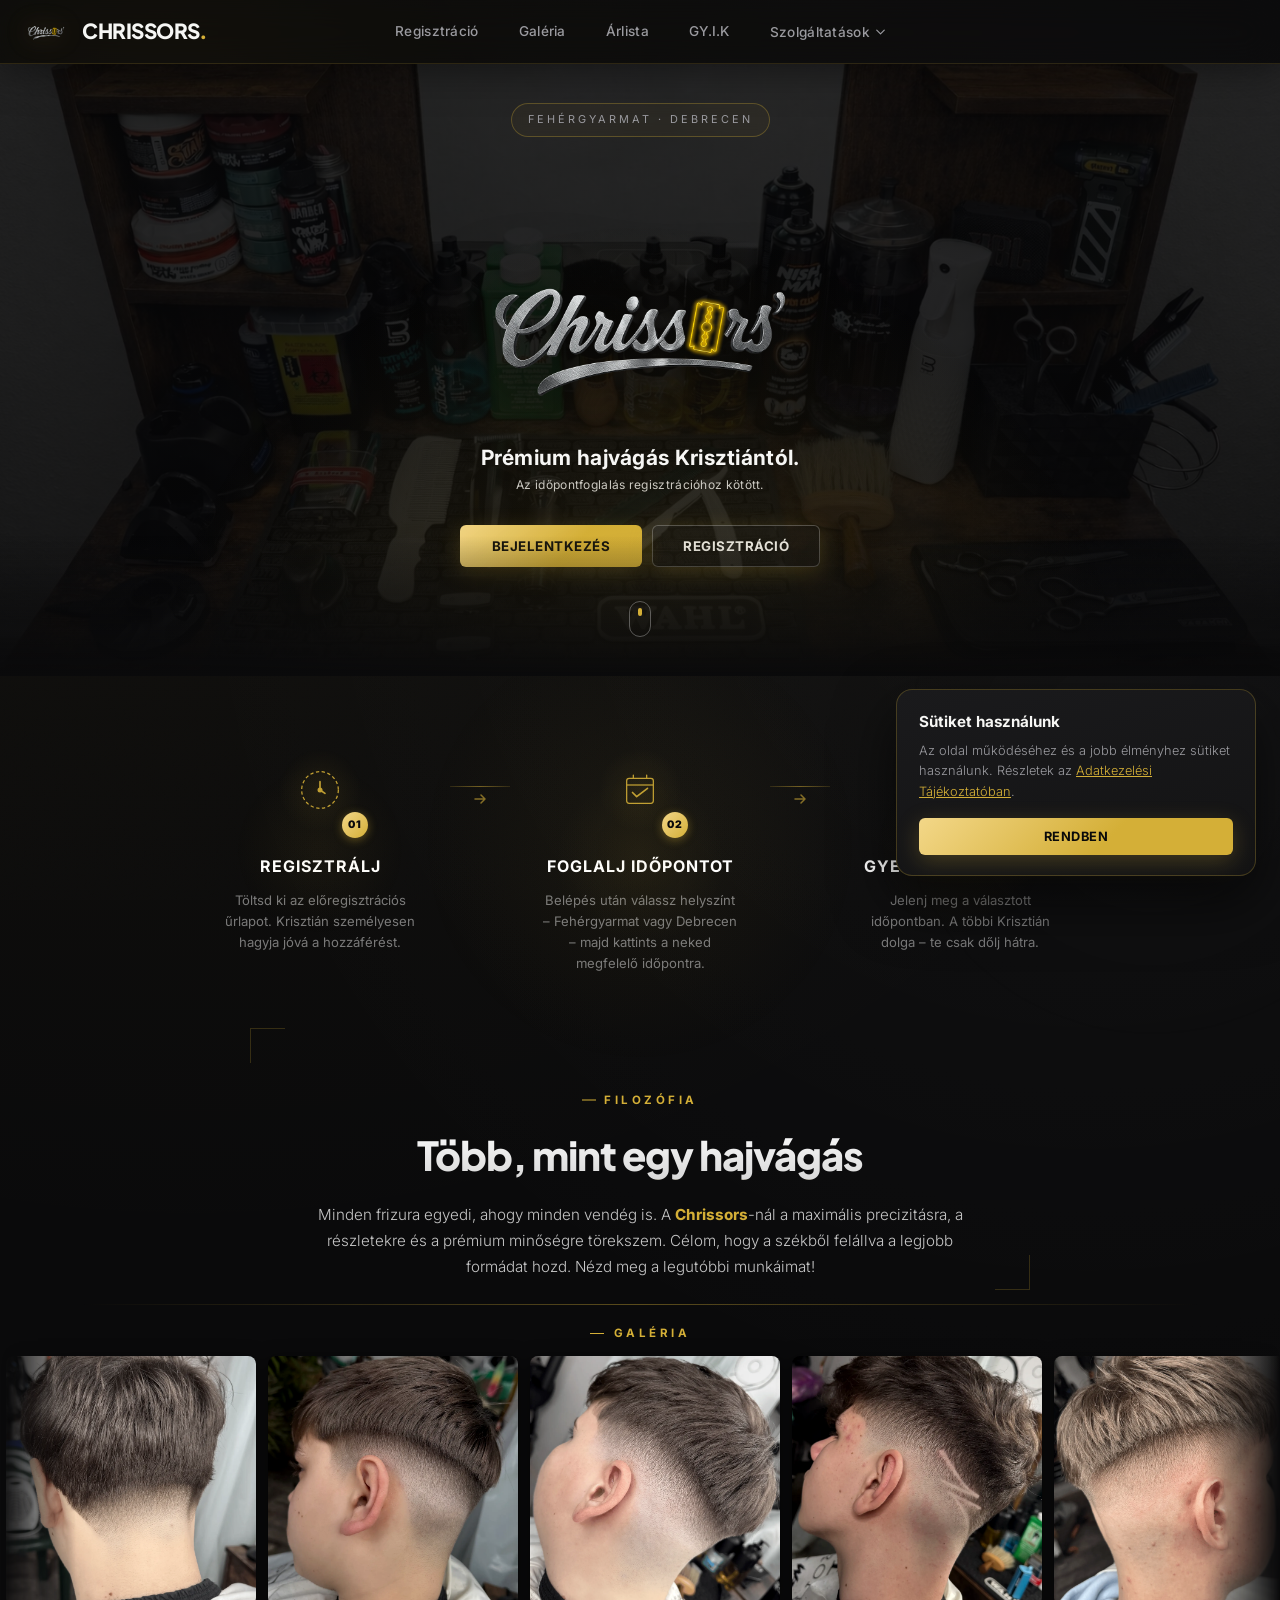
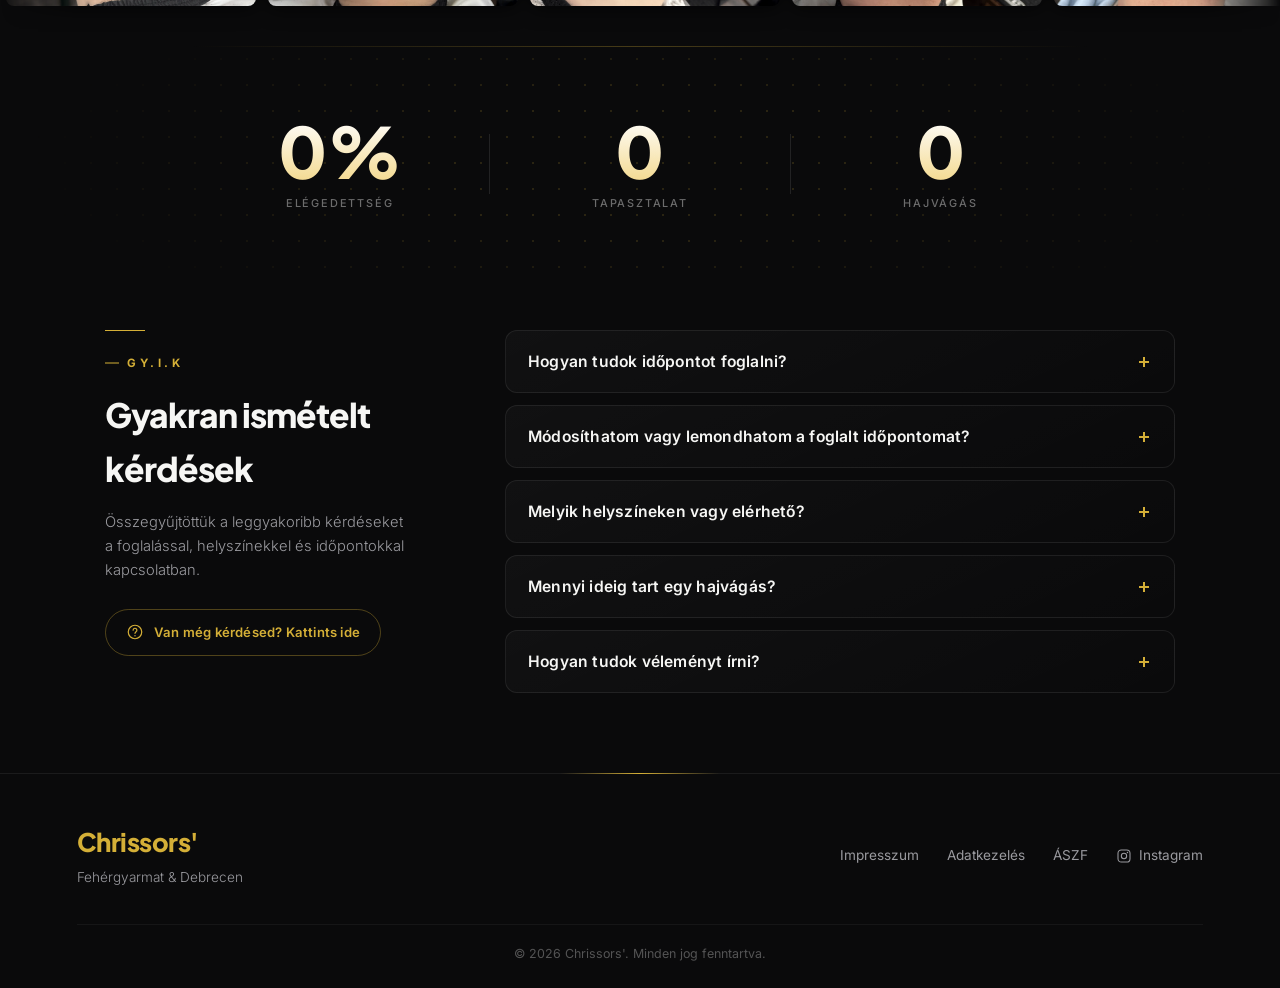
==== index.html @ ad316dc6 "Mappaszerkezet tisztítása, új dizájn és SMS funkció" ====
<!DOCTYPE html>
<html lang="hu" class="preload-lock">
<head>
    <meta charset="UTF-8">
    <meta name="viewport" content="width=device-width, initial-scale=1.0">
    <title>Chrissors - Fodrászat & Borbély</title>
    <link rel="preconnect" href="https://fonts.googleapis.com">
    <link rel="preconnect" href="https://fonts.gstatic.com" crossorigin>
    <link rel="preload" as="image" href="kepek/logof.webp" crossorigin>
    <link href="https://fonts.googleapis.com/css2?family=Plus+Jakarta+Sans:wght@400;500;600;700;800&family=Inter:wght@300;400;500;600;700;800;900&display=swap" rel="stylesheet">
    <link rel="stylesheet" href="css/style.css">
    <link rel="icon" type="image/png" href="kepek/logo.webp">
    <script src="https://www.gstatic.com/firebasejs/9.23.0/firebase-app-compat.js"></script>
    <script src="https://www.gstatic.com/firebasejs/9.23.0/firebase-firestore-compat.js"></script>
    <script src="https://www.gstatic.com/firebasejs/9.23.0/firebase-auth-compat.js"></script>
</head>
<body>

    <div id="preloader">
        <div class="preloader-glow" aria-hidden="true"></div>
        <div class="preloader-logo">
            <div class="preloader-logo-gold"></div>
        </div>
    </div>

    <div class="noise-overlay" aria-hidden="true"></div>
    <div class="ambient-glow ambient-glow--a" aria-hidden="true"></div>
    <div class="ambient-glow ambient-glow--b" aria-hidden="true"></div>
    <div class="grid-overlay" aria-hidden="true"></div>

    <header>
        <div class="header-left">
            <img src="kepek/logo.webp" alt="logo" class="logo" onclick="app.logoutUser()">
            <span class="header-wordmark">CHRISSORS<span class="header-wordmark-dot">.</span></span>
        </div>

        <nav class="main-nav">
            <a class="nav-link" onclick="app.showRegister()">Regisztráció</a>
            <a class="nav-link" onclick="smoothScrollTo('gallery-ribbon', 1200)">Galéria</a>
            <a class="nav-link" href="arak.html">Árlista</a>
            <a class="nav-link" onclick="smoothScrollTo('faq-section', 1200)">GY.I.K</a>

            <div class="nav-dropdown">
                <button type="button" class="nav-link nav-link--drop" id="services-nav-btn" onclick="toggleServicesNav(event)">
                    Szolgáltatások
                    <svg class="nav-drop-arrow" viewBox="0 0 12 8" fill="none" xmlns="http://www.w3.org/2000/svg">
                        <path d="M1 1.5L6 6.5L11 1.5" stroke="currentColor" stroke-width="1.6" stroke-linecap="round" stroke-linejoin="round"/>
                    </svg>
                </button>
            </div>
        </nav>

        <div class="nav-dropdown-panel" id="services-nav-panel">
            <div class="nav-mega">
                <div class="nav-mega-grid">
                    <a class="nav-mega-item" onclick="app.selectLocation('Fehérgyarmat'); document.getElementById('booking-section').scrollIntoView({behavior:'smooth'})">
                        <span class="nav-mega-icon">
                            <svg viewBox="0 0 24 24" fill="none" xmlns="http://www.w3.org/2000/svg"><path d="M6 5l12 12M18 5L9.5 13.5M6 19a2 2 0 100-4 2 2 0 000 4zM18 19a2 2 0 100-4 2 2 0 000 4z" stroke="currentColor" stroke-width="1.6" stroke-linecap="round" stroke-linejoin="round"/></svg>
                        </span>
                        <span class="nav-mega-text">
                            <span class="nav-mega-title">Hajvágás</span>
                            <span class="nav-mega-desc">Fehérgyarmat &amp; Debrecen</span>
                        </span>
                    </a>
                    <a class="nav-mega-item" onclick="smoothScrollTo('gallery-ribbon', 1200)">
                        <span class="nav-mega-icon">
                            <svg viewBox="0 0 24 24" fill="none" xmlns="http://www.w3.org/2000/svg"><rect x="3" y="4" width="18" height="16" rx="2" stroke="currentColor" stroke-width="1.6"/><circle cx="9" cy="10" r="1.6" stroke="currentColor" stroke-width="1.4"/><path d="M21 16l-5-5-4 4-3-3-6 6" stroke="currentColor" stroke-width="1.6" stroke-linecap="round" stroke-linejoin="round"/></svg>
                        </span>
                        <span class="nav-mega-text">
                            <span class="nav-mega-title">Munkáim</span>
                            <span class="nav-mega-desc">Nézd meg a galériát</span>
                        </span>
                    </a>
                    <a class="nav-mega-item" onclick="app.selectLocation('Debrecen'); document.getElementById('booking-section').scrollIntoView({behavior:'smooth'})">
                        <span class="nav-mega-icon">
                            <svg viewBox="0 0 24 24" fill="none" xmlns="http://www.w3.org/2000/svg"><path d="M4 6h16M4 12h16M4 18h10" stroke="currentColor" stroke-width="1.6" stroke-linecap="round"/></svg>
                        </span>
                        <span class="nav-mega-text">
                            <span class="nav-mega-title">Haj + Design + Szakáll</span>
                            <span class="nav-mega-desc">Teljes körű csomag</span>
                        </span>
                    </a>
                    <a class="nav-mega-item" onclick="app.showUserLogin()">
                        <span class="nav-mega-icon">
                            <svg viewBox="0 0 24 24" fill="none" xmlns="http://www.w3.org/2000/svg"><rect x="4" y="5" width="16" height="15" rx="2" stroke="currentColor" stroke-width="1.6"/><path d="M4 9h16M8 3v4M16 3v4" stroke="currentColor" stroke-width="1.6" stroke-linecap="round"/></svg>
                        </span>
                        <span class="nav-mega-text">
                            <span class="nav-mega-title">Online időpontfoglalás</span>
                            <span class="nav-mega-desc">Foglalj pár kattintással</span>
                        </span>
                    </a>
                    <a class="nav-mega-item" onclick="document.getElementById('gallery-ribbon').scrollIntoView({behavior:'smooth'})">
                        <span class="nav-mega-icon">
                            <svg viewBox="0 0 24 24" fill="none" xmlns="http://www.w3.org/2000/svg"><path d="M4 12c0-4 2-8 8-8s8 4 8 8-2 8-4 8c-1 0-1-2-2-2s-1 2-2 2-1-2-2-2-1 2-2 2c-2 0-4-4-4-8z" stroke="currentColor" stroke-width="1.6" stroke-linecap="round" stroke-linejoin="round"/></svg>
                        </span>
                        <span class="nav-mega-text">
                            <span class="nav-mega-title">Szakállformázás</span>
                            <span class="nav-mega-desc">Precíz vonalvezetés</span>
                        </span>
                    </a>
                    <a class="nav-mega-item" onclick="document.getElementById('faq-section').scrollIntoView({behavior:'smooth'})">
                        <span class="nav-mega-icon">
                            <svg viewBox="0 0 24 24" fill="none" xmlns="http://www.w3.org/2000/svg"><circle cx="12" cy="12" r="9" stroke="currentColor" stroke-width="1.6"/><path d="M9.5 9.5a2.5 2.5 0 114 2c-.6.6-1.5 1-1.5 2.2" stroke="currentColor" stroke-width="1.6" stroke-linecap="round"/><circle cx="12" cy="17" r="0.9" fill="currentColor"/></svg>
                        </span>
                        <span class="nav-mega-text">
                            <span class="nav-mega-title">Kérdésed van?</span>
                            <span class="nav-mega-desc" onclick="smoothScrollTo('faq-section', 1200)">Nézd meg a GY.I.K-et vagy írj egy emailt</span>
                        </span>
                    </a>
                </div>

                <div class="nav-mega-promo">
                    <span class="nav-mega-promo-tag">Fehérgyarmat · Debrecen</span>
                    <h4>Foglalj most<br>időpontot.</h4>
                    <p>Válassz helyszínt, szolgáltatást és időpontot — az egész nem tart tovább egy percnél.</p>
                    <button type="button" class="btn nav-mega-promo-btn" onclick="closeServicesNav(); app.showUserLogin()">Ugrás a foglaláshoz →</button>
                </div>
            </div>
        </div>
    </header>

    <div id="toast-container"></div>

    <div id="review-popup-overlay" class="review-popup-overlay hidden" onclick="app.closeReviewPopup()">
        <div class="review-popup" onclick="event.stopPropagation()">
            <h3 class="review-popup-title">Hogy sikerült?</h3>
            <p class="review-popup-text">Volt egy időpontod nálunk! Örülnénk, ha megosztanád a tapasztalataidat – pár másodperc az egész.</p>
            <div class="review-popup-btns">
                <button class="btn" onclick="app.acceptReviewPopup()">Értékelést írok</button>
                <button class="btn-outline" onclick="app.closeReviewPopup()">Később</button>
            </div>
        </div>
    </div>

    <div id="view-home">
        <div class="hero">
            <span class="hero-eyebrow">FEHÉRGYARMAT · DEBRECEN</span>
            <img src="kepek/logo.webp" alt="logo" class="logo2">
            <p style="font-weight: bold; font-size: 21px;">Prémium hajvágás Krisztiántól.</p>

            <div id="hero-user-appointments" class="hero-appointments hidden"></div>

            <div id="auth-buttons">
                <p style="margin-top:-15px; margin-bottom:30px; color:#ccc; font-size: 12px;">Az időpontfoglalás regisztrációhoz kötött.</p>
                <div style="display:flex; gap:10px; justify-content:center; flex-wrap:wrap;">
                    <button class="btn" onclick="app.showUserLogin()">Bejelentkezés</button>
                    <button class="btn btn-outline" onclick="app.showRegister()">Regisztráció</button>
                </div>
            </div>

            <button id="btn-go-booking" class="btn hidden" onclick="document.getElementById('booking-section').scrollIntoView({behavior: 'smooth'})">
                Ugrás az időpontokhoz
            </button>

            <div class="scroll-cue" aria-hidden="true">
                <span></span>
            </div>
        </div>

        <div class="how-section" id="how-section">
            <div class="how-inner">
                <div class="how-step" data-step="1">
                    <div class="how-icon-wrap">
                        <svg class="how-icon" viewBox="0 0 48 48" fill="none" xmlns="http://www.w3.org/2000/svg">
                            <circle cx="24" cy="24" r="22" stroke="currentColor" stroke-width="1.5" stroke-dasharray="4 3"/>
                            <path d="M24 14v10l6 4" stroke="currentColor" stroke-width="2" stroke-linecap="round"/>
                            <circle cx="24" cy="24" r="3" fill="currentColor"/>
                        </svg>
                        <div class="how-step-num">01</div>
                    </div>
                    <h3 class="how-step-title">Regisztrálj</h3>
                    <p class="how-step-desc">Töltsd ki az előregisztrációs űrlapot. Krisztián személyesen hagyja jóvá a hozzáférést.</p>
                </div>

                <div class="how-connector">
                    <div class="how-line"></div>
                    <svg class="how-arrow" viewBox="0 0 16 16" fill="none">
                        <path d="M3 8h10M9 4l4 4-4 4" stroke="currentColor" stroke-width="1.5" stroke-linecap="round" stroke-linejoin="round"/>
                    </svg>
                </div>

                <div class="how-step" data-step="2">
                    <div class="how-icon-wrap">
                        <svg class="how-icon" viewBox="0 0 48 48" fill="none" xmlns="http://www.w3.org/2000/svg">
                            <rect x="8" y="10" width="32" height="30" rx="3" stroke="currentColor" stroke-width="1.5"/>
                            <path d="M8 18h32" stroke="currentColor" stroke-width="1.5"/>
                            <path d="M16 10V6M32 10V6" stroke="currentColor" stroke-width="1.5" stroke-linecap="round"/>
                            <path d="M15 27l5 5 13-10" stroke="currentColor" stroke-width="2" stroke-linecap="round" stroke-linejoin="round"/>
                        </svg>
                        <div class="how-step-num">02</div>
                    </div>
                    <h3 class="how-step-title">Foglalj időpontot</h3>
                    <p class="how-step-desc">Belépés után válassz helyszínt – Fehérgyarmat vagy Debrecen – majd kattints a neked megfelelő időpontra.</p>
                </div>

                <div class="how-connector">
                    <div class="how-line"></div>
                    <svg class="how-arrow" viewBox="0 0 16 16" fill="none">
                        <path d="M3 8h10M9 4l4 4-4 4" stroke="currentColor" stroke-width="1.5" stroke-linecap="round" stroke-linejoin="round"/>
                    </svg>
                </div>

                <div class="how-step" data-step="3">
                    <div class="how-icon-wrap">
                        <svg class="how-icon" viewBox="0 0 48 48" fill="none" xmlns="http://www.w3.org/2000/svg">
                            <path d="M24 6C14 6 6 14 6 24s8 18 18 18 18-8 18-18S34 6 24 6z" stroke="currentColor" stroke-width="1.5"/>
                            <path d="M17 24l5 5 9-10" stroke="currentColor" stroke-width="2" stroke-linecap="round" stroke-linejoin="round"/>
                        </svg>
                        <div class="how-step-num">03</div>
                    </div>
                    <h3 class="how-step-title">Gyere le, és élvezd</h3>
                    <p class="how-step-desc">Jelenj meg a választott időpontban. A többi Krisztián dolga – te csak dőlj hátra.</p>
                </div>
            </div>

            <div class="how-mobile-nav">
                <div class="how-progress"><div class="how-progress-fill" id="how-progress-fill"></div></div>
            </div>
        </div>

        <div class="intro-section" id="intor-section-wrapper">
            <span class="eyebrow">FILOZÓFIA</span>
            <h2 class="section-title" style="margin-bottom: 15px;">Több, mint egy hajvágás</h2>
            <p class="intro-text">
                Minden frizura egyedi, ahogy minden vendég is. A <b class="cb">Chrissors</b>-nál a maximális precizitásra, a részletekre és a prémium minőségre törekszem. Célom, hogy a székből felállva a legjobb formádat hozd. Nézd meg a legutóbbi munkáimat!
            </p>
        </div>

        <div class="section-divider" aria-hidden="true"><span></span></div>

        <div class="gallery-ribbon-container" id="gallery-ribbon">
            <span class="eyebrow eyebrow--center">GALÉRIA</span>
            <div class="gallery-track" id="gallery-track">
                <img src="kepek/kep1.webp" alt="Chrissors hajvágás 1" data-index="0">
                <img src="kepek/kep2.webp" alt="Chrissors hajvágás 2" data-index="1">
                <img src="kepek/kep3.webp" alt="Chrissors hajvágás 3" data-index="2">
                <img src="kepek/kep4.webp" alt="Chrissors hajvágás 4" data-index="3">
                <img src="kepek/kep5.webp" alt="Chrissors hajvágás 5" data-index="4">
                <img src="kepek/kep6.webp" alt="Chrissors hajvágás 6" data-index="5">
                <img src="kepek/kep7.webp" alt="Chrissors hajvágás 7" data-index="6">
                <img src="kepek/kep8.webp" alt="Chrissors hajvágás 8" data-index="7">
                <img src="kepek/kep9.webp" alt="Chrissors hajvágás 9" data-index="8">
                <img src="kepek/kep10.webp" alt="Chrissors hajvágás 10" data-index="9">
                <img src="kepek/kep11.webp" alt="Chrissors hajvágás 11" data-index="10">
                <img src="kepek/kep12.webp" alt="Chrissors hajvágás 12" data-index="11">
                <img src="kepek/kep13.webp" alt="Chrissors hajvágás 13" data-index="12">
                <img src="kepek/kep14.webp" alt="Chrissors hajvágás 14" data-index="13">
                <img src="kepek/kep15.webp" alt="Chrissors hajvágás 15" data-index="14">
                <img src="kepek/kep16.webp" alt="Chrissors hajvágás 16" data-index="15">
                <img src="kepek/kep1.webp" alt="Chrissors hajvágás 1" data-index="0" aria-hidden="true">
                <img src="kepek/kep2.webp" alt="Chrissors hajvágás 2" data-index="1" aria-hidden="true">
                <img src="kepek/kep3.webp" alt="Chrissors hajvágás 3" data-index="2" aria-hidden="true">
                <img src="kepek/kep4.webp" alt="Chrissors hajvágás 4" data-index="3" aria-hidden="true">
                <img src="kepek/kep5.webp" alt="Chrissors hajvágás 5" data-index="4" aria-hidden="true">
                <img src="kepek/kep6.webp" alt="Chrissors hajvágás 6" data-index="5" aria-hidden="true">
                <img src="kepek/kep7.webp" alt="Chrissors hajvágás 7" data-index="6" aria-hidden="true">
                <img src="kepek/kep8.webp" alt="Chrissors hajvágás 8" data-index="7" aria-hidden="true">
                <img src="kepek/kep9.webp" alt="Chrissors hajvágás 9" data-index="8" aria-hidden="true">
                <img src="kepek/kep10.webp" alt="Chrissors hajvágás 10" data-index="9" aria-hidden="true">
                <img src="kepek/kep11.webp" alt="Chrissors hajvágás 11" data-index="10" aria-hidden="true">
                <img src="kepek/kep12.webp" alt="Chrissors hajvágás 12" data-index="11" aria-hidden="true">
                <img src="kepek/kep13.webp" alt="Chrissors hajvágás 13" data-index="12" aria-hidden="true">
                <img src="kepek/kep14.webp" alt="Chrissors hajvágás 14" data-index="13" aria-hidden="true">
                <img src="kepek/kep15.webp" alt="Chrissors hajvágás 15" data-index="14" aria-hidden="true">
                <img src="kepek/kep16.webp" alt="Chrissors hajvágás 16" data-index="15" aria-hidden="true">
            </div>
        </div>

        <div id="lightbox" class="lightbox hidden" onclick="closeLightbox(event)">
            <button class="lightbox-close" onclick="closeLightboxBtn()">&times;</button>
            <button class="lightbox-nav lightbox-prev" onclick="lightboxNav(-1)">&#10094;</button>
            <div class="lightbox-content">
                <img id="lightbox-img" src="" alt="">
                <div class="lightbox-counter"><span id="lightbox-cur">1</span> / <span id="lightbox-total">16</span></div>
            </div>
            <button class="lightbox-nav lightbox-next" onclick="lightboxNav(1)">&#10095;</button>
        </div>

        <div class="stats-section" id="stats-section">
            <div class="stats-inner">
                <div class="stat-item">
                    <span class="stat-num" data-target="100" data-suffix="%">0%</span>
                    <span class="stat-label">Elégedettség</span>
                </div>
                <div class="stat-sep"></div>
                <div class="stat-item">
                    <span class="stat-num" data-target="2" data-suffix="+ év">0</span>
                    <span class="stat-label">Tapasztalat</span>
                </div>
                <div class="stat-sep"></div>
                <div class="stat-item">
                    <span class="stat-num" data-target="1000" data-suffix="+">0</span>
                    <span class="stat-label">Hajvágás</span>
                </div>
            </div>
        </div>

        <div id="reviews-section-wrapper" class="reviews-section" style="display: none;">
            <span class="eyebrow eyebrow--center">VÉLEMÉNYEK</span>
            <h2 class="section-title">Ti mondtátok...</h2>
            <p class="intro-text-alt">
                Minden visszajelzés fontos számomra. Köszönöm nektek a bizalmat!
            </p>
            <div id="public-reviews-container" class="reviews-track">
            </div>
            <div id="reviews-empty-placeholder" class="reviews-empty hidden">
                <div class="reviews-empty-icon">✂</div>
                <p>Hamarosan itt lesznek az első vélemények.<br>Legyél te az első, aki értékeli!</p>
            </div>

            <div class="reviews-nav">
                <button class="nav-btn prev" onclick="app.scrollReviews(-1)">&#10094;</button>
                <button class="nav-btn next" onclick="app.scrollReviews(1)">&#10095;</button>
            </div>

            <div class="gallery-insta-cta">
                <a href="https://www.instagram.com/itschrissors?igsh=MTEzMHhleDFzcGVybg==" target="_blank" class="insta-cta-btn">
                    <svg width="20" height="20" viewBox="0 0 24 24" fill="currentColor"><path d="M12 2.163c3.204 0 3.584.012 4.85.07 3.252.148 4.771 1.691 4.919 4.919.058 1.265.069 1.645.069 4.849 0 3.205-.012 3.584-.069 4.849-.149 3.225-1.664 4.771-4.919 4.919-1.266.058-1.644.07-4.85.07-3.204 0-3.584-.012-4.849-.07-3.26-.149-4.771-1.699-4.919-4.92-.058-1.265-.07-1.644-.07-4.849 0-3.204.013-3.583.07-4.849.149-3.227 1.664-4.771 4.919-4.919 1.266-.057 1.645-.069 4.849-.069zM12 0C8.741 0 8.333.014 7.053.072 2.695.272.273 2.69.073 7.052.014 8.333 0 8.741 0 12c0 3.259.014 3.668.072 4.948.2 4.358 2.618 6.78 6.98 6.98C8.333 23.986 8.741 24 12 24c3.259 0 3.668-.014 4.948-.072 4.354-.2 6.782-2.618 6.979-6.98.059-1.28.073-1.689.073-4.948 0-3.259-.014-3.667-.072-4.947-.196-4.354-2.617-6.78-6.979-6.98C15.668.014 15.259 0 12 0zm0 5.838a6.162 6.162 0 100 12.324 6.162 6.162 0 000-12.324zM12 16a4 4 0 110-8 4 4 0 010 8zm6.406-11.845a1.44 1.44 0 100 2.881 1.44 1.44 0 000-2.881z"/></svg>
                    Kövess Instagramon
                </a>
            </div>
        </div>

        <div id="booking-section" class="container hidden">
            <span class="eyebrow eyebrow--center">FOGLALÁS</span>
            <h2 class="section-title2">Válassz helyszínt és időpontot</h2>

            <div class="location-selector">
                <button class="loc-btn active" onclick="app.selectLocation('Fehérgyarmat')" id="btn-fehergyarmat">Fehérgyarmat</button>
                <button class="loc-btn" onclick="app.selectLocation('Debrecen')" id="btn-debrecen">Debrecen</button>
            </div>

            <div id="slots-container" class="calendar-grid">
                <p style="text-align:center; width:100%; color:#666;">Adatok betöltése...</p>
            </div>
            <p id="no-slots-msg" class="no-slots-text">Jelenleg nincs szabad időpont ehhez a helyszínhez.</p>
        </div>

        <div class="faq-section" id="faq-section">
            <div class="faq-intro">
                <span class="eyebrow">GY.I.K</span>
                <h2 class="section-title faq-intro-title">Gyakran ismételt kérdések</h2>
                <p class="faq-intro-text">Összegyűjtöttük a leggyakoribb kérdéseket a foglalással, helyszínekkel és időpontokkal kapcsolatban.</p>
                <a class="faq-intro-cta" href="https://www.instagram.com/itschrissors?igsh=MTEzMHhleDFzcGVybg==" target="_blank">
                    <span class="faq-intro-cta-icon">
                        <svg viewBox="0 0 24 24" fill="none" xmlns="http://www.w3.org/2000/svg"><circle cx="12" cy="12" r="9" stroke="currentColor" stroke-width="1.6"/><path d="M9.5 9.5a2.5 2.5 0 114 2c-.6.6-1.5 1-1.5 2.2" stroke="currentColor" stroke-width="1.6" stroke-linecap="round"/><circle cx="12" cy="17" r="0.9" fill="currentColor"/></svg>
                    </span>
                    Van még kérdésed? Kattints ide
                </a>
            </div>

            <div class="faq-list">
                <div class="faq-item">
                    <button type="button" class="faq-q" onclick="toggleFaq(this)">
                        Hogyan tudok időpontot foglalni?
                        <span class="faq-q-icon"></span>
                    </button>
                    <div class="faq-answer-wrap"><div class="faq-answer">Regisztrálj a fenti "Regisztráció" gombbal, majd Krisztián jóváhagyása után be tudsz jelentkezni és kiválaszthatod a neked megfelelő helyszínt és időpontot.</div></div>
                </div>
                <div class="faq-item">
                    <button type="button" class="faq-q" onclick="toggleFaq(this)">
                        Módosíthatom vagy lemondhatom a foglalt időpontomat?
                        <span class="faq-q-icon"></span>
                    </button>
                    <div class="faq-answer-wrap"><div class="faq-answer">Igen, bejelentkezés után, ha esetleg nem jó számodra az időpont, írj egy üzenetet Instagramon.</div></div>
                </div>
                <div class="faq-item">
                    <button type="button" class="faq-q" onclick="toggleFaq(this)">
                        Melyik helyszíneken vagy elérhető?
                        <span class="faq-q-icon"></span>
                    </button>
                    <div class="faq-answer-wrap"><div class="faq-answer">Jelenleg Fehérgyarmaton és Debrecenben, a foglalás során választhatsz a két helyszín között.</div></div>
                </div>
                <div class="faq-item">
                    <button type="button" class="faq-q" onclick="toggleFaq(this)">
                        Mennyi ideig tart egy hajvágás?
                        <span class="faq-q-icon"></span>
                    </button>
                    <div class="faq-answer-wrap"><div class="faq-answer">A választott szolgáltatástól függ, ez a foglalási felületen a szolgáltatás kiválasztásakor mindig látható lesz.</div></div>
                </div>
                <div class="faq-item">
                    <button type="button" class="faq-q" onclick="toggleFaq(this)">
                        Hogyan tudok véleményt írni?
                        <span class="faq-q-icon"></span>
                    </button>
                    <div class="faq-answer-wrap"><div class="faq-answer">Egy lezárt időpont után automatikusan felajánljuk az értékelés lehetőségét, de bejelentkezve bármikor is megteheted a menüből.</div></div>
                </div>
            </div>
        </div>
    </div>

    <div id="view-review-form" class="hidden">
        <div class="form-box">
            <h2 class="box-title">Értékelés</h2>
            <p class="booking-subtitle">Kérlek oszd meg a tapasztalataidat!</p>

            <div class="form-group" style="text-align: center;">
                <label>Hány csillagot adnál?</label>
                <div id="user-stars" class="star-rating-input">
                    <span class="star" onclick="app.setRating(1)">☆</span>
                    <span class="star" onclick="app.setRating(2)">☆</span>
                    <span class="star" onclick="app.setRating(3)">☆</span>
                    <span class="star" onclick="app.setRating(4)">☆</span>
                    <span class="star" onclick="app.setRating(5)">☆</span>
                </div>
            </div>
            <div class="form-group">
                <label>Szöveges vélemény</label>
                <textarea id="review-text" placeholder="Pl. Nagyon profi munka, csak ajánlani tudom..."></textarea>
            </div>

            <div style="display:flex; gap:10px;">
                <button class="btn btn-outline" style="flex:1" onclick="app.showHome()">Mégsem</button>
                <button class="btn" style="flex:2" onclick="app.submitReview()">Értékelés küldése</button>
            </div>
        </div>
    </div>

    <div id="view-admin-edit-review" class="hidden">
        <div class="form-box">
            <h2 class="box-title">Vélemény szerkesztése</h2>
            <p class="booking-subtitle">Itt javíthatod a helyesírási hibákat jóváhagyás előtt.</p>

            <div class="form-group">
                <label>Szöveg</label>
                <textarea id="admin-review-text"></textarea>
            </div>

            <div style="display:flex; gap:10px;">
                <button class="btn btn-outline" style="flex:1" onclick="app.cancelAdminEditReview()">Mégsem</button>
                <button class="btn" style="flex:2" onclick="app.saveAndApproveReview()">Mentés és Elfogadás</button>
            </div>
        </div>
    </div>

    <div id="view-register" class="hidden">
        <div class="form-box">
            <h2 class="box-title">Előregisztráció</h2>
            <p class="booking-subtitle">Add meg adataidat a hozzáférés igényléséhez.</p>

            <div class="form-group">
                <label>Teljes Név</label>
                <input type="text" id="reg-name" placeholder="Pl. Kovács Péter">
            </div>
            <div class="form-group">
                <label>E-mail cím</label>
                <input type="email" id="reg-email" placeholder="Pl. pelda@email.com">
            </div>
            <div class="form-group">
                <label>Telefonszám</label>
                <input type="tel" id="reg-phone" placeholder="Pl. 06701234567">
            </div>
            <div class="form-group">
                <label>Instagram Név (ha nincs, adj meg felhasználó nevet)</label>
                <input type="text" id="reg-insta" placeholder="Pl. kovacspeter">
            </div>
            <div class="form-group">
                <label>Jelszó</label>
                <div class="password-wrap">
                    <input type="password" id="reg-pass" placeholder="Jelszó megadása">
                    <button type="button" class="password-toggle" onclick="togglePassword(this)" aria-label="Jelszó megjelenítése">
                        <svg class="eye-open" viewBox="0 0 24 24" fill="none" xmlns="http://www.w3.org/2000/svg"><path d="M2 12s3.5-6.5 10-6.5S22 12 22 12s-3.5 6.5-10 6.5S2 12 2 12z" stroke="currentColor" stroke-width="1.6"/><circle cx="12" cy="12" r="2.8" stroke="currentColor" stroke-width="1.6"/></svg>
                        <svg class="eye-closed" viewBox="0 0 24 24" fill="none" xmlns="http://www.w3.org/2000/svg"><path d="M3 3l18 18" stroke="currentColor" stroke-width="1.6" stroke-linecap="round"/><path d="M10.6 6.1A9.9 9.9 0 0112 6c6.5 0 10 6 10 6a17 17 0 01-3.2 3.9M6.6 7.3A16.8 16.8 0 002 12s3.5 6.5 10 6.5c1.4 0 2.6-.3 3.7-.7" stroke="currentColor" stroke-width="1.6" stroke-linecap="round"/></svg>
                    </button>
                </div>
            </div>
            <div class="form-group">
                <label style="font-size: 0.8rem; display: flex; gap: 10px; align-items: start; cursor: pointer;">
                    <input type="checkbox" id="reg-gdpr" style="width: 20px; height: 20px; accent-color: var(--primary);">
                    <span style="margin-top: 2px;">Elolvastam és elfogadom az <a href="adatkezeles.html" target="_blank" style="text-decoration: underline; color: var(--primary);">Adatkezelési Tájékoztatót </a> és az <a href="aszf.html" target="_blank" style="text-decoration: underline; color: var(--primary);">ÁSZF-et.</a>.</span>
                </label>
            </div>

            <button class="btn" style="width:100%" onclick="app.submitRegistration()">Regisztráció Küldése</button>

            <div class="form-links">
                <span class="form-link" onclick="app.showUserLogin()">Van már fiókom</span>
                <span class="form-links-sep"></span>
                <span class="form-link form-link--back" onclick="app.showHome()">
                    <svg viewBox="0 0 16 16" fill="none" xmlns="http://www.w3.org/2000/svg"><path d="M10 12L6 8l4-4" stroke="currentColor" stroke-width="1.6" stroke-linecap="round" stroke-linejoin="round"/></svg>
                    Vissza a főoldalra
                </span>
            </div>
        </div>
    </div>

    <div id="view-user-login" class="hidden">
        <div class="form-box">
            <h2 class="box-title">Belépés</h2>
            <p class="booking-subtitle">Add meg a regisztrált adataidat.</p>

            <div class="form-group">
                <label>E-mail cím</label>
                <input type="email" id="login-email" placeholder="E-mail cím">
            </div>
            <div class="form-group">
                <label>Jelszó</label>
                <div class="password-wrap">
                    <input type="password" id="login-pass" placeholder="Jelszó">
                    <button type="button" class="password-toggle" onclick="togglePassword(this)" aria-label="Jelszó megjelenítése">
                        <svg class="eye-open" viewBox="0 0 24 24" fill="none" xmlns="http://www.w3.org/2000/svg"><path d="M2 12s3.5-6.5 10-6.5S22 12 22 12s-3.5 6.5-10 6.5S2 12 2 12z" stroke="currentColor" stroke-width="1.6"/><circle cx="12" cy="12" r="2.8" stroke="currentColor" stroke-width="1.6"/></svg>
                        <svg class="eye-closed" viewBox="0 0 24 24" fill="none" xmlns="http://www.w3.org/2000/svg"><path d="M3 3l18 18" stroke="currentColor" stroke-width="1.6" stroke-linecap="round"/><path d="M10.6 6.1A9.9 9.9 0 0112 6c6.5 0 10 6 10 6a17 17 0 01-3.2 3.9M6.6 7.3A16.8 16.8 0 002 12s3.5 6.5 10 6.5c1.4 0 2.6-.3 3.7-.7" stroke="currentColor" stroke-width="1.6" stroke-linecap="round"/></svg>
                    </button>
                </div>
            </div>

            <button class="btn" style="width:100%" onclick="app.userLogin()">Belépés</button>

            <div class="form-links">
                <span class="form-link" onclick="app.showForgotPassword()">Elfelejtettem a jelszavam</span>
                <span class="form-links-sep"></span>
                <span class="form-link form-link--back" onclick="app.showHome()">
                    <svg viewBox="0 0 16 16" fill="none" xmlns="http://www.w3.org/2000/svg"><path d="M10 12L6 8l4-4" stroke="currentColor" stroke-width="1.6" stroke-linecap="round" stroke-linejoin="round"/></svg>
                    Vissza a főoldalra
                </span>
            </div>
        </div>
    </div>

    <div id="view-forgot-password" class="hidden">
        <div class="form-box">
            <h2 class="box-title">Jelszó visszaállítása</h2>
            <p class="booking-subtitle">Add meg az e-mail címed, és küldünk egy visszaállító linket.</p>

            <div class="form-group">
                <label>E-mail cím</label>
                <input type="email" id="forgot-email" placeholder="E-mail cím">
            </div>

            <button class="btn" style="width:100%" onclick="app.sendPasswordReset()">Link küldése</button>
            <p class="back-link" onclick="app.showUserLogin()">Vissza a belépéshez</p>
        </div>
    </div>

    <div id="view-booking-form" class="hidden">
        <div class="form-box">
            <h2 class="box-title">Foglalás Véglegesítése</h2>
            <p class="booking-subtitle" id="booking-details-display">...</p>

            <input type="hidden" id="client-phone">
            <div class="form-group">
                <label>Email cím</label>
                <input type="email" id="client-email" placeholder="Pl. gipszjakab@gmail.com">
            </div>
            
            <!-- ÚJ: Szolgáltatás választó -->
            <div class="form-group">
                <label>Válassz szolgáltatást:</label>
                <div id="booking-services-container" class="services-check-grid"></div>
                <div id="booking-time-display" style="margin-top: 10px; font-weight: bold; font-size: 0.9rem; color: var(--primary);">Összidő: 0 perc (Max: 60 perc)</div>
            </div>

            <div class="form-group">
                <label>Megjegyzés / Kérés (Opcionális)</label>
                <textarea id="client-note" placeholder="Pl.: Kérem, hogy a szakállamat is igazítsuk..."></textarea>
            </div>

            <div style="display:flex; gap:10px;">
                <button class="btn btn-outline" style="flex:1" onclick="app.showHome()">Mégsem</button>
                <button id="btn-submit-booking" class="btn" style="flex:2" onclick="app.submitBooking()" disabled>Foglalás megerősítése</button>
            </div>
        </div>
    </div>

    <div id="view-login" class="hidden">
        <div class="form-box">
            <h2 class="box-title">Admin Belépés</h2>
            <div class="form-group">
                <label>Felhasználónév</label>
                <input type="text" id="admin-user" placeholder="Felhasználónév">
            </div>
            <div class="form-group">
                <label>Jelszó</label>
                <input type="password" id="admin-pass" placeholder="Jelszó">
            </div>
            <button class="btn" style="width:100%" onclick="app.login()">Belépés</button>
            <p class="back-link" onclick="app.showHome()">Vissza a főoldalra</p>
        </div>
    </div>

    <div id="view-dashboard" class="hidden">
        <div class="container">
            <div class="admin-header">
                <h2 style="color:white;">Adminisztráció</h2>
                <button class="btn btn-back-outline" onclick="app.logout()">Kilépés</button>
            </div>

            <!-- ÚJ: Szolgáltatások fül hozzáadva -->
            <div class="admin-tabs">
                <button class="tab-btn active" id="tab-manage" onclick="app.switchAdminTab('manage')">Időpontok</button>
                <button class="tab-btn" id="tab-bookings" onclick="app.switchAdminTab('bookings')">Foglalások</button>
                <button class="tab-btn" id="tab-services" onclick="app.switchAdminTab('services')">Szolgáltatások</button>
                <button class="tab-btn" id="tab-pending" onclick="app.switchAdminTab('pending')">Jelentkezések</button>
                <button class="tab-btn" id="tab-users" onclick="app.switchAdminTab('users')">Vendégek</button>
                <button class="tab-btn" id="tab-reviews" onclick="app.switchAdminTab('reviews')">Vélemények</button>
            </div>

            <div id="admin-section-manage">
                <div class="dashboard-box">
                    <!-- Rejtett funkció aktiválása a címsorra kattintva -->
                    <h3 class="box-header" style="cursor: pointer; user-select: none;" onclick="document.getElementById('hidden-single-slot-panel').classList.toggle('hidden')" title="Kattints ide a titkos panelhez!">Új időpont hirdetése (Óránkénti generálás) ↓ </h3>
                    
                    <!-- Jelenlegi intervallum bekérése -->
                    <div class="add-slot-grid">
                        <select id="new-loc">
                            <option value="Fehérgyarmat">Fehérgyarmat</option>
                            <option value="Debrecen">Debrecen</option>
                        </select>
                        <input type="date" id="new-date">
                        <input type="time" id="new-start-time" title="Kezdés">
                        <input type="time" id="new-end-time" title="Befejezés">
                        <button class="btn" onclick="app.addSlot()">Létrehozás</button>
                    </div>

                    <!-- REJTETT SZEKCIÓ (Egyedi időpont) -->
                    <div id="hidden-single-slot-panel" class="hidden" style="margin-top: 20px; padding-top: 15px; border-top: 1px dashed var(--bg-4);">
                        <p style="color: var(--text-gray); font-size: 0.85rem; margin-bottom: 10px; font-style: italic;">Egyetlen konkrét időpont hozzáadása</p>
                        <div class="add-slot-grid">
                            <select id="single-loc">
                                <option value="Fehérgyarmat">Fehérgyarmat</option>
                                <option value="Debrecen">Debrecen</option>
                            </select>
                            <input type="date" id="single-date">
                            <input type="time" id="single-time" title="Pontos időpont">
                            <button class="btn btn-outline" style="border-color: var(--primary); color: var(--primary);" onclick="app.addSingleSlot()">Hozzáadás</button>
                        </div>
                    </div>
                </div>
                <h3 style="margin-bottom:10px;">Aktív időpontok</h3>
                <button class="accordion-btn" onclick="app.toggleAccordion('manage-feher')">Fehérgyarmat <span class="count-badge" id="count-manage-feher">0</span></button>
                <div id="manage-feher" class="accordion-content"><div id="list-manage-feher" class="dashboard-list"></div></div>
                <button class="accordion-btn" onclick="app.toggleAccordion('manage-debrecen')">Debrecen <span class="count-badge" id="count-manage-debrecen">0</span></button>
                <div id="manage-debrecen" class="accordion-content"><div id="list-manage-debrecen" class="dashboard-list"></div></div>
            </div>

            <!-- ÚJ: Szolgáltatások szekció -->
            <div id="admin-section-services" class="hidden">
                <div class="dashboard-box">
                    <h3 class="box-header">Új szolgáltatás hozzáadása</h3>
                    <div class="add-slot-grid" style="grid-template-columns: 2fr 1fr auto;">
                        <input type="text" id="new-service-name" placeholder="Szolgáltatás neve (pl. Hajvágás)">
                        <input type="number" id="new-service-time" placeholder="Idő (perc)" min="5" step="5">
                        <button class="btn" onclick="app.addService()">Mentés</button>
                    </div>
                </div>
                <h3 style="margin-bottom:10px;">Aktív szolgáltatások</h3>
                <div id="list-admin-services" class="dashboard-list"></div>
            </div>

            <div id="admin-section-bookings" class="hidden">
                <div class="calendar-layout">
                    <div class="calendar-wrapper">
                        <div class="calendar-header">
                            <button class="btn-outline" onclick="app.changeMonth(-1)">&#10094;</button>
                            <h3 id="calendar-month-label" style="color:var(--primary); min-width: 150px; text-align:center;"></h3>
                            <button class="btn-outline" onclick="app.changeMonth(1)">&#10095;</button>
                        </div>
                        <div class="calendar-weekdays">
                            <div>H</div><div>K</div><div>Sz</div><div>Cs</div><div>P</div><div>Sz</div><div>V</div>
                        </div>
                        <div id="admin-calendar-grid" class="calendar-days-grid"></div>
                    </div>

                    <div id="calendar-day-details" class="details-sidebar hidden">
                        <h3 id="selected-date-label" style="text-align:center; color:white; margin-bottom: 20px; border-bottom: 1px solid #444; padding-bottom: 10px;"></h3>

                        <div id="bulk-message-container" style="text-align: center; margin-bottom: 20px; border-bottom: 1px solid #444; padding-bottom: 15px; display: none;">
                            <p style="font-size: 0.75rem; color: var(--text-gray); margin-bottom: 10px;">Emlékeztető a napi vendégeknek:</p>
                            <button class="btn btn-outline" style="padding: 6px 16px; font-size: 0.8rem; border-color: var(--primary); color: var(--primary);" onclick="app.sendBulkSMS()">Csoportos SMS küldése</button>
                        </div>

                        <div class="split-view-container">
                            <div class="split-column">
                                <h4 style="color:var(--primary); text-align:center; margin-bottom:10px; border-bottom:1px solid var(--primary); padding-bottom:5px;">Fehérgyarmat</h4>
                                <div id="day-list-feher" class="dashboard-list"></div>
                            </div>

                            <div class="split-column">
                                <h4 style="color:var(--primary); text-align:center; margin-bottom:10px; border-bottom:1px solid var(--primary); padding-bottom:5px;">Debrecen</h4>
                                <div id="day-list-debrecen" class="dashboard-list"></div>
                            </div>
                        </div>
                    </div>
                </div>
            </div>

            <div id="admin-section-pending" class="hidden">
                <h3 style="margin-bottom:10px; color:var(--primary);">Jóváhagyásra váró regisztrációk</h3>
                <div id="list-pending-users" class="dashboard-list"></div>
            </div>

            <div id="admin-section-users" class="hidden">
                <h3 style="margin-bottom:10px; color:var(--success);">
                    Aktív, elfogadott vendégek
                    <span class="count-badge" id="count-approved-users" style="background-color: rgba(255,255,255,0.75); color:#121212; margin-left:10px; border-radius: 6px;">0</span>
                </h3>
                <div class="admin-search-wrap">
                    <svg class="admin-search-icon" viewBox="0 0 24 24" fill="none" xmlns="http://www.w3.org/2000/svg">
                        <circle cx="11" cy="11" r="7" stroke="currentColor" stroke-width="2"/>
                        <path d="M20 20l-3.5-3.5" stroke="currentColor" stroke-width="2" stroke-linecap="round"/>
                    </svg>
                    <input type="text" id="user-search-input" class="admin-search-input" placeholder="Keresés név alapján..." oninput="app.filterApprovedUsers(this.value)">
                </div>
                <div id="list-approved-users" class="dashboard-list"></div>
            </div>

            <div id="admin-section-reviews" class="hidden">
                <h3 style="margin-bottom:10px; color:var(--primary);">Beérkezett vélemények</h3>
                <div id="list-pending-reviews" class="dashboard-list"></div>

                <h3 style="margin-bottom:10px; color:var(--success);">Elfogadott vélemények</h3>
                <div id="list-approved-reviews" class="dashboard-list"></div>
            </div>

        </div>
    </div>

    <div id="view-modify-booking" class="hidden">
        <div class="form-box">
            <h2 class="box-title">Foglalás Módosítása</h2>

            <div class="form-group">
                <label>Dátum</label>
                <input type="date" id="mod-date">
            </div>
            <div class="form-group">
                <label>Időpont</label>
                <input type="time" id="mod-time">
            </div>
            <div class="form-group">
                <label>Üzenet / Megjegyzés</label>
                <textarea id="mod-note"></textarea>
            </div>

            <div style="display:flex; gap:10px;">
                <button class="btn btn-outline" style="flex:1" onclick="app.cancelModification()">Mégsem</button>
                <button class="btn" style="flex:2" onclick="app.submitModification()">Mentés</button>
            </div>
        </div>
    </div>

    <footer>
        <div class="footer-inner">
            <div class="footer-brand">
                <span class="footer-logo">Chrissors'</span>
                <p class="footer-desc">Fehérgyarmat &amp; Debrecen</p>
            </div>

            <nav class="footer-nav">
                <a href="impresszum.html">Impresszum</a>
                <a href="adatkezeles.html">Adatkezelés</a>
                <a href="aszf.html">ÁSZF</a>
                <a href="https://www.instagram.com/itschrissors?igsh=MTEzMHhleDFzcGVybg==" target="_blank" class="footer-ig">
                    <svg viewBox="0 0 24 24" fill="none" xmlns="http://www.w3.org/2000/svg"><rect x="3" y="3" width="18" height="18" rx="5" stroke="currentColor" stroke-width="1.6"/><circle cx="12" cy="12" r="4" stroke="currentColor" stroke-width="1.6"/><circle cx="17.2" cy="6.8" r="1.1" fill="currentColor"/></svg>
                    Instagram
                </a>
            </nav>
        </div>
        <div class="footer-bottom">
            <span>&copy; 2026 Chrissors'. Minden jog fenntartva.</span>
        </div>
    </footer>

    <div id="cookie-banner" class="cookie-banner hidden">
        <div class="cookie-text">
            <strong>Sütiket használunk</strong>
            <p>Az oldal működéséhez és a jobb élményhez sütiket használunk. Részletek az <a href="adatkezeles.html" target="_blank">Adatkezelési Tájékoztatóban</a>.</p>
        </div>
        <div class="cookie-actions">
            <button type="button" class="btn cookie-accept" onclick="acceptCookies()">Rendben</button>
        </div>
    </div>

    <script src="js/script.js"></script>
</body>
</html>
---- css/style.css ----
/* ==========================================================================
   CHRISSORS — 2026 EDITION
   Monochrome + gold. White / Black / Grey / Gold.
   All original selectors preserved for script.js compatibility.
   ========================================================================== */

:root {
    --primary: #d4af37;
    --primary-2: #f3d788;
    --primary-dim: rgba(212,175,55,0.18);

    --bg-base:  #0a0a0b;
    --bg-1:     #131314;
    --bg-2:     #1a1a1c;
    --bg-3:     #212124;
    --bg-4:     #2f2f33;

    --dark:      var(--bg-2);
    --dark-gray: var(--bg-2);

    --light: #f6f6f4;
    --text-gray: #9a9a9f;
    --danger: #ff5555;
    --success: #2fd66b;

    --font-display: 'Plus Jakarta Sans', 'Inter', sans-serif;
    --font-body: 'Inter', 'Segoe UI', sans-serif;

    --ease-out: cubic-bezier(0.16, 1, 0.3, 1);
}

html { scroll-behavior: smooth; }

html.preload-lock, html.preload-lock body {
    overflow: hidden;
    height: 100%;
}

#preloader {
    position: fixed;
    inset: 0;
    z-index: 9999;
    background: var(--bg-base);
    display: flex;
    align-items: center;
    justify-content: center;
    transition: opacity 0.7s var(--ease-out), visibility 0.7s;
}
#preloader.preloader-done {
    opacity: 0;
    visibility: hidden;
    pointer-events: none;
}

.preloader-glow {
    position: absolute;
    top: 50%;
    left: 50%;
    width: 220px;
    height: 220px;
    transform: translate(-50%, -50%) scale(0.7);
    border-radius: 50%;
    background: radial-gradient(circle, rgba(212,175,55,0.45), rgba(212,175,55,0.1) 45%, transparent 72%);
    filter: blur(22px);
    opacity: 0;
    animation: preloaderGlowIn 1.5s var(--ease-out) forwards, preloaderGlowPulse 2.8s ease-in-out 1.5s infinite;
    pointer-events: none;
}

@keyframes preloaderGlowIn {
    0%   { opacity: 0; transform: translate(-50%, -50%) scale(0.6); }
    100% { opacity: 1; transform: translate(-50%, -50%) scale(1); }
}
@keyframes preloaderGlowPulse {
    0%, 100% { opacity: 0.85; transform: translate(-50%, -50%) scale(0.96); }
    50%      { opacity: 1; transform: translate(-50%, -50%) scale(1.04); }
}

.preloader-logo {
    position: relative;
    width: 190px;
    height: 130px;
    opacity: 0;
    transform: scale(0.9);
    animation: preloaderLogoIn 0.9s var(--ease-out) 0.12s forwards;
}

@keyframes preloaderLogoIn {
    to { opacity: 1; transform: scale(1); }
}

.preloader-logo-gold {
    position: absolute;
    inset: 0;
    -webkit-mask-image: url('../kepek/logof.webp');
    mask-image: url('../kepek/logof.webp');
    -webkit-mask-size: contain;
    mask-size: contain;
    -webkit-mask-repeat: no-repeat;
    mask-repeat: no-repeat;
    -webkit-mask-position: center;
    mask-position: center;
    background: linear-gradient(180deg, var(--primary-2), var(--primary) 65%, #b3892c);
}

@media (max-width: 600px) {
    .preloader-logo { width: 130px; height: 90px; }
    .preloader-glow { width: 160px; height: 160px; }
    .preloader-ambient-glow { width: 260px; height: 260px; }
}



* { margin: 0; padding: 0; box-sizing: border-box; font-family: var(--font-body); }

body {
    background-color: var(--bg-base);
    color: var(--light);
    line-height: 1.6;
    display: flex;
    flex-direction: column;
    min-height: 100vh;
    overflow-x: hidden;
    background-image:
        radial-gradient(circle at 15% 0%, rgba(212,175,55,0.05), transparent 45%),
        radial-gradient(circle at 85% 20%, rgba(255,255,255,0.03), transparent 40%);
}

::-webkit-scrollbar { width: 9px; }
::-webkit-scrollbar-track { background: var(--bg-base); }
::-webkit-scrollbar-thumb { background: var(--bg-4); border-radius: 4px; }
::-webkit-scrollbar-thumb:hover { background: var(--primary); }

a { text-decoration: none; color: inherit; }
img { max-width: 100%; height: auto; }

/* ---------- Ambient / atmosphere layers ---------- */

.noise-overlay {
    position: fixed;
    inset: 0;
    z-index: 2;
    pointer-events: none;
    opacity: 0.05;
    mix-blend-mode: overlay;
    background-image: url("data:image/svg+xml,%3Csvg xmlns='http://www.w3.org/2000/svg' width='120' height='120'%3E%3Cfilter id='n'%3E%3CfeTurbulence type='fractalNoise' baseFrequency='0.9' numOctaves='2' stitchTiles='stitch'/%3E%3C/filter%3E%3Crect width='100%25' height='100%25' filter='url(%23n)'/%3E%3C/svg%3E");
}

.grid-overlay {
    position: fixed;
    inset: 0;
    z-index: 1;
    pointer-events: none;
    opacity: 0.35;
    background-image:
        linear-gradient(rgba(255,255,255,0.025) 1px, transparent 1px),
        linear-gradient(90deg, rgba(255,255,255,0.025) 1px, transparent 1px);
    background-size: 64px 64px;
    -webkit-mask-image: radial-gradient(ellipse 80% 60% at 50% 0%, black 10%, transparent 70%);
    mask-image: radial-gradient(ellipse 80% 60% at 50% 0%, black 10%, transparent 70%);
}

.ambient-glow {
    position: fixed;
    z-index: 0;
    pointer-events: none;
    border-radius: 50%;
    filter: blur(90px);
    opacity: 0.5;
}
.ambient-glow--a {
    top: -10%;
    left: -10%;
    width: 45vw;
    height: 45vw;
    background: radial-gradient(circle, rgba(212,175,55,0.18), transparent 70%);
    animation: driftA 22s ease-in-out infinite alternate;
}
.ambient-glow--b {
    bottom: -15%;
    right: -10%;
    width: 40vw;
    height: 40vw;
    background: radial-gradient(circle, rgba(255,255,255,0.06), transparent 70%);
    animation: driftB 26s ease-in-out infinite alternate;
}
@keyframes driftA {
    0%   { transform: translate(0,0) scale(1); }
    100% { transform: translate(6%, 8%) scale(1.15); }
}
@keyframes driftB {
    0%   { transform: translate(0,0) scale(1); }
    100% { transform: translate(-8%, -6%) scale(1.1); }
}

body > *:not(#preloader):not(.noise-overlay):not(.grid-overlay):not(.ambient-glow):not(header):not(.cookie-banner):not(.price-list-popup):not(.review-popup-overlay):not(#toast-container):not(.lightbox) {
    position: relative;
    z-index: 3;
}

/* ---------- Header ---------- */

header {
    background: rgba(10,10,11,0.55);
    backdrop-filter: blur(18px) saturate(140%);
    -webkit-backdrop-filter: blur(18px) saturate(140%);
    padding: 0 24px;
    display: grid;
    grid-template-columns: 1fr auto 1fr;
    align-items: stretch;
    border-bottom: 1px solid rgba(212,175,55,0.16);
    box-shadow: 0 4px 40px rgba(0,0,0,0.5);
    position: sticky;
    top: 0;
    z-index: 100;
    height: 64px;
}

header.header-hidden { display: none; }

.header-left {
    display: flex;
    align-items: center;
    gap: 14px;
    z-index: 2;
    grid-column: 1;
    justify-self: start;
}

.logo {
    height: 44px;
    width: auto;
    cursor: pointer;
    filter: drop-shadow(0 0 12px rgba(212,175,55,0.25));
    transition: transform 0.3s var(--ease-out);
}
.logo:hover { transform: scale(1.06) rotate(-2deg); }

.header-wordmark {
    font-family: var(--font-display);
    font-weight: 800;
    font-size: 1.3rem;
    letter-spacing: -0.5px;
    color: var(--light);
    display: none;
}
.header-wordmark-dot { color: var(--primary); }

@media (min-width: 520px) {
    .header-wordmark { display: inline-block; }
}

/* ---------- Main nav ---------- */

.main-nav {
    display: none;
    align-items: stretch;
    gap: 4px;
    grid-column: 2;
    justify-self: center;
}

@media (min-width: 860px) {
    .main-nav { display: flex; }
}

.nav-link {
    background: none;
    border: none;
    color: var(--text-gray);
    font-family: var(--font-body);
    font-size: 0.85rem;
    font-weight: 500;
    letter-spacing: 0.3px;
    padding: 10px 18px;
    cursor: pointer;
    transition: color 0.25s;
    display: inline-flex;
    align-items: center;
    gap: 6px;
    position: relative;
}
.nav-link::after {
    content: '';
    position: absolute;
    left: 18px;
    right: 18px;
    bottom: 6px;
    height: 1.5px;
    background: var(--primary);
    transform: scaleX(0);
    transform-origin: center;
    transition: transform 0.3s var(--ease-out);
}
.nav-link:hover { color: var(--light); }
.nav-link:hover::after { transform: scaleX(1); }

.nav-dropdown {
    position: static;
    align-self: stretch;
    display: flex;
    align-items: center;
}

.nav-drop-arrow {
    width: 9px;
    height: 6px;
    transition: transform 0.3s var(--ease-out);
}
.nav-link--drop.active .nav-drop-arrow { transform: rotate(180deg); }
.nav-link--drop.active { color: var(--light); }
.nav-link--drop.active::after { transform: scaleX(1); }

.nav-dropdown-panel {
    position: absolute;
    top: 100%;
    left: 0;
    right: 0;
    width: 100%;
    background: var(--bg-1);
    border-top: 1px solid rgba(255,255,255,0.06);
    border-bottom: 1px solid rgba(212,175,55,0.18);
    box-shadow: 0 30px 70px rgba(0,0,0,0.65);
    opacity: 0;
    visibility: hidden;
    pointer-events: none;
    transform: translateY(-12px);
    transition: opacity 0.3s var(--ease-out), transform 0.3s var(--ease-out), visibility 0.3s;
    z-index: 90;
}
.nav-dropdown-panel.open {
    opacity: 1;
    visibility: visible;
    pointer-events: auto;
    transform: translateY(0);
}

.nav-mega {
    max-width: 1200px;
    margin: 0 auto;
    padding: 34px 8vw 38px;
    display: grid;
    grid-template-columns: 1fr 320px;
    gap: 40px;
    align-items: stretch;
}

.nav-mega-grid {
    display: grid;
    grid-template-columns: 1fr 1fr;
    gap: 6px 22px;
    align-content: center;
}

.nav-mega-item {
    display: flex;
    align-items: center;
    gap: 14px;
    padding: 12px 10px;
    border-radius: 10px;
    cursor: pointer;
    transition: background 0.2s;
}
.nav-mega-item:hover { background: rgba(255,255,255,0.04); }

.nav-mega-icon {
    flex-shrink: 0;
    width: 40px;
    height: 40px;
    border-radius: 10px;
    background: rgba(212,175,55,0.1);
    color: var(--primary);
    display: flex;
    align-items: center;
    justify-content: center;
    transition: background 0.2s, transform 0.2s;
}
.nav-mega-icon svg { width: 20px; height: 20px; }
.nav-mega-item:hover .nav-mega-icon { background: rgba(212,175,55,0.2); transform: scale(1.06); }

.nav-mega-text { display: flex; flex-direction: column; gap: 2px; }
.nav-mega-title { font-size: 0.94rem; font-weight: 600; color: var(--light); letter-spacing: -0.1px; }
.nav-mega-desc { font-size: 0.78rem; color: var(--text-gray); }

.nav-mega-promo {
    background: linear-gradient(155deg, rgba(212,175,55,0.14), rgba(212,175,55,0.03));
    border: 1px solid rgba(212,175,55,0.25);
    border-radius: 16px;
    padding: 26px 24px;
    display: flex;
    flex-direction: column;
    gap: 12px;
}
.nav-mega-promo-tag {
    font-size: 0.65rem;
    font-weight: 700;
    letter-spacing: 1.5px;
    text-transform: uppercase;
    color: var(--primary);
}
.nav-mega-promo h4 {
    font-family: var(--font-display);
    font-weight: 800;
    font-size: 1.4rem;
    letter-spacing: -0.5px;
    line-height: 1.2;
    color: var(--light);
}
.nav-mega-promo p {
    font-size: 0.84rem;
    color: var(--text-gray);
    line-height: 1.55;
    font-weight: 300;
}
.nav-mega-promo-btn {
    margin-top: 6px;
    width: 100%;
    text-align: center;
    padding: 12px 20px;
    font-size: 0.82rem;
}

@media (max-width: 1000px) {
    .nav-mega { grid-template-columns: 1fr; }
    .nav-mega-promo { order: -1; }
}

@media (max-width: 859px) {
    .nav-dropdown-panel { display: none; }
}

/* ---------- Side drawer ---------- */

.side-drawer {
    position: fixed;
    top: 0;
    right: -370px;
    width: 350px;
    height: 100dvh;
    background-color: var(--bg-1);
    background-image: linear-gradient(180deg, rgba(212,175,55,0.05), transparent 30%);
    border-left: 1px solid rgba(212,175,55,0.35);
    box-shadow: -20px 0 60px rgba(0,0,0,0.85);
    z-index: 200;
    transition: right 0.45s var(--ease-out);
    padding: 20px;
    padding-bottom: 20px;
    display: flex;
    flex-direction: column;
    overflow-y: auto;
}
.side-drawer.open { right: 0; }

.drawer-overlay {
    position: fixed;
    top: 0;
    left: 0;
    width: 100%;
    height: 100%;
    background: rgba(0,0,0,0.75);
    backdrop-filter: blur(4px);
    z-index: 199;
}

.drawer-header {
    display: flex;
    justify-content: space-between;
    align-items: center;
    margin-bottom: 30px;
    padding-bottom: 14px;
    border-bottom: 1px solid var(--bg-4);
}
.drawer-header h3 { font-family: var(--font-display); font-weight: 800; letter-spacing: -0.5px; font-size: 1.3rem; }

.close-drawer {
    background: none;
    border: none;
    color: var(--text-gray);
    font-size: 2rem;
    cursor: pointer;
    line-height: 1;
    transition: 0.2s;
}
.close-drawer:hover { color: var(--danger); transform: rotate(90deg); }

.drawer-footer-links {
    margin-top: auto;
    display: flex;
    flex-direction: column;
    gap: 5px;
}

.drawer-link {
    display: block;
    padding: 14px 10px;
    color: var(--light);
    font-size: 0.95rem;
    letter-spacing: 0.3px;
    border-top: 1px solid var(--bg-4);
    cursor: pointer;
    transition: 0.2s;
    font-weight: 500;
}
.drawer-link:hover { color: var(--primary); background: rgba(212,175,55,0.05); padding-left: 16px; }

.drawer-appt-item {
    background: var(--bg-3);
    padding: 14px;
    border-radius: 6px;
    border-left: 3px solid var(--primary);
    margin-bottom: 10px;
    transition: all 0.3s var(--ease-out);
}
.drawer-appt-item:hover { background: var(--bg-4); transform: translateX(5px); }
.drawer-appt-date { color: white; font-weight: bold; font-size: 1rem; }
.drawer-appt-loc { color: var(--text-gray); font-size: 0.85rem; margin-top: 2px; }

/* ---------- Buttons ---------- */

.btn {
    background: linear-gradient(135deg, var(--primary-2), var(--primary) 60%);
    color: #0a0a0a;
    padding: 13px 32px;
    font-weight: 700;
    border: none;
    cursor: pointer;
    text-transform: uppercase;
    letter-spacing: 0.5px;
    transition: 0.35s var(--ease-out);
    display: inline-block;
    border-radius: 6px;
    z-index: 2;
    position: relative;
    overflow: hidden;
    box-shadow: 0 6px 22px rgba(212,175,55,0.25);
}
.btn::before {
    content: '';
    position: absolute;
    top: 0; left: -120%;
    width: 60%; height: 100%;
    background: linear-gradient(120deg, transparent, rgba(255,255,255,0.55), transparent);
    transform: skewX(-20deg);
    transition: left 0.6s ease;
}
.btn:hover { transform: translateY(-2px); box-shadow: 0 10px 30px rgba(212,175,55,0.4); }
.btn:hover::before { left: 130%; }
.btn:active { transform: translateY(0) scale(0.98); }

.btn-outline {
    background: rgba(255,255,255,0.02);
    border: 1px solid rgba(255,255,255,0.25);
    color: var(--light);
    padding: 12px 30px;
    font-weight: 700;
    cursor: pointer;
    text-transform: uppercase;
    letter-spacing: 0.5px;
    border-radius: 6px;
    transition: 0.3s var(--ease-out);
    backdrop-filter: blur(6px);
}
.btn-outline:hover { border-color: var(--primary); color: var(--primary); background: rgba(212,175,55,0.06); transform: translateY(-2px); }

.btn-back-outline {
    background: rgba(255,255,255,0.02);
    border: 1px solid rgba(255, 230, 0, 0.5);
    color: var(--light);
    padding: 12px 30px;
    font-weight: 700;
    cursor: pointer;
    text-transform: uppercase;
    letter-spacing: 0.5px;
    border-radius: 10px;
    transition: 0.3s var(--ease-out);
    backdrop-filter: blur(6px);
    box-shadow:none;
}

.btn-back-outline:hover { border-color: var(--primary); color: var(--primary); background: rgba(212,175,55,0.06); transform: translateY(-2px); }


/* ---------- Section furniture: eyebrows / dividers ---------- */

.eyebrow {
    display: inline-block;
    font-size: 0.72rem;
    font-weight: 700;
    letter-spacing: 3.5px;
    text-transform: uppercase;
    color: var(--primary);
    margin-bottom: 14px;
    position: relative;
    padding-left: 22px;
}
.eyebrow::before {
    content: '';
    position: absolute;
    left: 0;
    top: 50%;
    transform: translateY(-50%);
    width: 14px;
    height: 1px;
    background: var(--primary);
}
.eyebrow--center {
    display: block;
    text-align: center;
    padding-left: 0;
}
.eyebrow--center::before {
    position: static;
    display: inline-block;
    transform: none;
    margin-right: 10px;
    margin-bottom: 3px;
}

.section-divider {
    max-width: 1200px;
    margin: 0 auto;
    padding: 0 40px;
}
.section-divider span {
    display: block;
    height: 1px;
    width: 100%;
    background: linear-gradient(90deg, transparent, rgba(212,175,55,0.4), transparent);
}

.hero-eyebrow {
    display: inline-flex;
    align-items: center;
    gap: 8px;
    font-size: 0.68rem;
    letter-spacing: 3px;
    text-transform: uppercase;
    color: var(--text-gray);
    border: 1px solid rgba(212,175,55,0.3);
    padding: 7px 16px;
    border-radius: 999px;
    background: rgba(212,175,55,0.04);
    margin-bottom: 22px;
    backdrop-filter: blur(6px);
    position: relative;
    z-index: 2;
}

.scroll-cue {
    position: relative;
    z-index: 2;
    margin-top: 34px;
    width: 22px;
    height: 36px;
    border: 1.5px solid rgba(255,255,255,0.3);
    border-radius: 14px;
    display: flex;
    justify-content: center;
    padding-top: 6px;
}
.scroll-cue span {
    width: 4px;
    height: 8px;
    border-radius: 3px;
    background: var(--primary);
    animation: scrollCue 1.8s ease-in-out infinite;
}
@keyframes scrollCue {
    0% { transform: translateY(0); opacity: 1; }
    70% { transform: translateY(10px); opacity: 0; }
    100% { transform: translateY(0); opacity: 0; }
}

/* ---------- Hero ---------- */

.hero {
    min-height: 68vh;
    background-color: var(--dark);
    background-image: linear-gradient(rgba(6,6,7,0.86), rgba(6,6,7,0.9)), url('../kepek/hero.webp');
    background-size: cover;
    background-position: center 70%;
    background-repeat: no-repeat;
    display: flex;
    flex-direction: column;
    justify-content: center;
    align-items: center;
    text-align: center;
    padding: 20px;
    overflow: hidden;
    position: relative;
    margin-bottom: 0;
}

.hero::after {
    content: '';
    position: absolute;
    inset: 0;
    background: radial-gradient(ellipse at 50% 115%, rgba(212,175,55,0.14), transparent 55%);
    pointer-events: none;
}

.hero::before {
    content: '';
    position: absolute;
    left: 0;
    right: 0;
    bottom: 0;
    height: 140px;
    background: linear-gradient(180deg, transparent, var(--bg-base));
    pointer-events: none;
    z-index: 1;
}

.logo2 {
    width: 350px;
    max-width: 80%;
    height: auto;
    margin-bottom: -100px;
    z-index: 1;
    filter: drop-shadow(0 10px 40px rgba(0,0,0,0.6));
}
.hero p {
    font-size: 1.2rem;
    max-width: 600px;
    margin-top: 2rem;
    margin-bottom: 1rem;
    position: relative;
    z-index: 2;
    letter-spacing: 0.3px;
}

.hero-appointments {
    position: relative;
    z-index: 2;
    display: flex;
    flex-wrap: wrap;
    justify-content: center;
    gap: 14px;
    margin-top: 0.5rem;
    margin-bottom: 1.8rem;
    max-width: 600px;
}
.hero-appt-card {
    background: rgba(255,255,255,0.04);
    border: 1px solid var(--primary);
    border-radius: 16px;
    padding: 16px 20px;
    min-width: 130px;
    text-align: center;
    backdrop-filter: blur(8px);
    box-shadow: 0 0 20px rgba(212,175,55,0.18);
    transition: transform 0.3s var(--ease-out), box-shadow 0.3s;
}
.hero-appt-card:hover { transform: translateY(-4px); box-shadow: 0 8px 28px rgba(212,175,55,0.35); }
.hero-appt-loc {
    color: var(--primary);
    font-weight: bold;
    font-size: 0.85rem;
    text-transform: uppercase;
    letter-spacing: 0.5px;
    margin-bottom: 6px;
}
.hero-appt-date { color: #fff; font-size: 1rem; font-weight: bold; }
.hero-appt-time { color: var(--text-gray); font-size: 0.85rem; margin-top: 2px; }

/* ---------- Gallery ribbon ---------- */

.gallery-ribbon-container {
    width: 100%;
    overflow: hidden;
    padding: 1.2rem 0 2.5rem;
    background-color: transparent;
    transition: transform 0.4s ease;
    cursor: default;
    -webkit-mask-image: linear-gradient(90deg, transparent, black 6%, black 94%, transparent);
    mask-image: linear-gradient(90deg, transparent, black 6%, black 94%, transparent);
}

.gallery-track {
    display: flex;
    width: max-content;
    animation: scrollRibbon 60s linear infinite;
}

.gallery-track img {
    width: 250px;
    aspect-ratio: 1 / 1;
    object-fit: cover;
    margin: 0 6px;
    pointer-events: none;
    box-shadow: 0 4px 18px rgba(0,0,0,0.55);
    flex-shrink: 0;
    border-radius: 8px;
    filter: grayscale(0.15) contrast(1.05);
    transition: filter 0.25s, transform 0.35s;
}

@keyframes scrollRibbon {
    0% { transform: translateX(0); }
    100% { transform: translateX(-50%); }
}

.gallery-track img:not([aria-hidden]) {
    pointer-events: auto;
    cursor: zoom-in;
}
.gallery-track img:not([aria-hidden]):hover {
    filter: grayscale(0) brightness(1.1);
    transform: scale(1.045);
}

/* ---------- Layout basics ---------- */

.container {
    max-width: 1200px;
    margin: 0 auto;
    padding: 3rem 20px;
    width: 100%;
}

#booking-section { padding-bottom: 2rem; position: relative; }
#booking-section::before {
    content: '';
    position: absolute;
    inset: 0;
    background-image:
        linear-gradient(rgba(255,255,255,0.03) 1px, transparent 1px),
        linear-gradient(90deg, rgba(255,255,255,0.03) 1px, transparent 1px);
    background-size: 48px 48px;
    -webkit-mask-image: radial-gradient(ellipse 70% 90% at 50% 30%, black 20%, transparent 75%);
    mask-image: radial-gradient(ellipse 70% 90% at 50% 30%, black 20%, transparent 75%);
    pointer-events: none;
    z-index: 0;
}
#booking-section > * { position: relative; z-index: 1; }

.section-title {
    text-align: center;
    margin-bottom: 0.8rem;
    font-family: var(--font-display);
    font-weight: 800;
    font-size: 2.5rem;
    letter-spacing: -1px;
    color: var(--light);
    background: linear-gradient(180deg, #fff, #d9d9d9 87%, var(--primary));
    -webkit-background-clip: text;
    background-clip: text;
    -webkit-text-fill-color: transparent;
}
.section-title2 {
    text-align: center;
    margin-bottom: 1.2rem;
    font-family: var(--font-display);
    font-weight: 800;
    font-size: 2.2rem;
    letter-spacing: -0.5px;
    color: var(--primary);
}

.location-selector { display: flex; justify-content: center; gap: 20px; margin-bottom: 40px; margin-top: 30px; flex-wrap: wrap; }
.loc-btn {
    background: var(--dark-gray);
    border: 1px solid rgba(255,255,255,0.14);
    color: var(--light);
    padding: 15px 40px;
    cursor: pointer;
    font-size: 1.05rem;
    letter-spacing: 0.5px;
    border-radius: 8px;
    transition: all 0.3s var(--ease-out);
}
.loc-btn:hover:not(.active) { transform: translateY(-2px); border-color: rgba(212,175,55,0.4); }
.loc-btn.active { background: linear-gradient(135deg, var(--primary-2), var(--primary)); color: #0a0a0a; border-color: var(--primary); font-weight: 700; box-shadow: 0 6px 20px rgba(212,175,55,0.3); }

.calendar-grid {
    display: flex;
    flex-direction: column;
    max-width: 800px;
    margin: 0 auto;
    gap: 15px;
}

.time-slot {
    background: var(--dark-gray);
    padding: 15px;
    text-align: center;
    border: 1px solid var(--bg-4);
    border-radius: 8px;
    cursor: pointer;
    transition: all 0.3s var(--ease-out);
    width: 100%;
}
.time-slot:hover { border-color: var(--primary); transform: translateY(-3px); box-shadow: 0 8px 20px rgba(0,0,0,0.4); }
.time-slot.booked { opacity: 0.45; pointer-events: none; text-decoration: line-through; border-color: var(--danger); }
.no-slots-text { text-align:center; color:#666; display:none; margin-top:20px; }

.slot-max-badge {
    position: absolute;
    top: 0;
    left: 0;
    width: 100%;
    display: block;
    font-size: 0.7rem;
    background: rgba(0, 0, 0, 0.55);
    color: #ddd;
    padding: 3px 0;
    font-weight: bold;
    text-align: center;
    letter-spacing: 0.5px;
}

.delete-day-btn {
    background: rgba(255, 85, 85, 0.15);
    color: var(--danger);
    border: 1px solid rgba(255, 85, 85, 0.3);
    border-radius: 4px;
    padding: 4px 10px;
    font-size: 0.75rem;
    font-weight: bold;
    cursor: pointer;
    transition: all 0.2s ease;
    text-transform: uppercase;
    margin-left: 10px;
}
.delete-day-btn:hover {
    background: var(--danger);
    color: white;
    box-shadow: 0 0 10px rgba(255, 85, 85, 0.5);
}

.hidden { display: none !important; }

/* ---------- Forms ---------- */

.form-box {
    background: linear-gradient(165deg, var(--bg-2), var(--bg-1));
    padding: 2.2rem;
    max-width: 600px;
    width: 90%;
    margin: 4rem auto;
    border-radius: 14px;
    box-shadow: 0 20px 60px rgba(0,0,0,0.6);
    border: 1px solid rgba(255,255,255,0.06);
    border-top: 3px solid var(--primary);
}
.box-title { font-family: var(--font-display); font-weight: 800; font-size: 1.8rem; letter-spacing: -0.5px; color:var(--primary); text-align:center; margin-bottom:10px; }
.booking-subtitle { text-align:center; margin-bottom:20px; color:#ccc; }
.back-link { text-align:center; margin-top:20px; cursor:pointer; color:#777; transition: color 0.2s; }
.back-link:hover { color: var(--primary); }

.form-group { margin-bottom: 1.5rem; }
.form-group label { display: block; margin-bottom: 0.5rem; color: var(--primary); font-size: 0.9rem; letter-spacing: 0.3px; }
.form-group input, .form-group select, .form-group textarea {
    width: 100%;
    padding: 12px 14px;
    background: rgba(0,0,0,0.25);
    border: 1px solid var(--bg-4);
    color: white;
    border-radius: 8px;
    font-size: 1rem;
    transition: border-color 0.2s, box-shadow 0.2s;
}
.form-group input:focus, .form-group select:focus, .form-group textarea:focus {
    outline: none;
    border-color: var(--primary);
    box-shadow: 0 0 0 3px var(--primary-dim);
}
.form-group textarea { resize: vertical; min-height: 100px; }

.services-check-grid {
    display: flex;
    flex-direction: column;
    gap: 8px;
    background: rgba(0,0,0, 0.3);
    padding: 15px;
    border-radius: 10px;
    border: 1px solid var(--bg-4);
    max-height: 220px;
    overflow-y: auto;
}
.service-check-label {
    display: flex;
    align-items: center;
    gap: 10px;
    color: white;
    cursor: pointer;
    font-size: 0.95rem;
    padding: 8px;
    border-radius: 6px;
    transition: background 0.2s;
}
.service-check-label:hover { background: rgba(212,175,55,0.1); }
.service-check-label input[type="checkbox"] {
    width: 18px;
    height: 18px;
    accent-color: var(--primary);
    flex-shrink: 0;
    margin: 0;
}

/* ---------- Admin / dashboard ---------- */

.admin-search-wrap { position: relative; margin-bottom: 14px; }
.admin-search-icon {
    position: absolute;
    top: 50%;
    left: 14px;
    transform: translateY(-50%);
    width: 16px;
    height: 16px;
    color: var(--text-gray);
    pointer-events: none;
}
.admin-search-input {
    width: 100%;
    padding: 10px 14px 10px 38px;
    background: var(--bg-2);
    border: 1px solid var(--bg-4);
    color: white;
    border-radius: 999px;
    font-size: 0.9rem;
    outline: none;
    transition: border-color 0.2s, box-shadow 0.2s;
}
.admin-search-input::placeholder { color: var(--text-gray); }
.admin-search-input:focus { border-color: var(--primary); box-shadow: 0 0 0 3px var(--primary-dim); }

.admin-header { display: flex; justify-content: space-between; align-items: center; margin-bottom: 20px; border-bottom: 1px solid var(--bg-4); padding-bottom: 10px; flex-wrap: wrap; gap: 10px; }
.admin-header h2 { font-family: var(--font-display); font-weight: 800; letter-spacing: -0.5px; font-size: 1.9rem; }
.admin-tabs { 
    display: flex; 
    gap: 6px; 
    margin-bottom: 20px; 
    overflow-x: auto; 
    padding-bottom: 5px; 
    -ms-overflow-style: none;  /* IE és Edge böngészőkhöz */
    scrollbar-width: none;  /* Firefox böngészőhöz */
}

/* Chrome, Safari és Opera böngészőkhöz */
.admin-tabs::-webkit-scrollbar { 
    display: none; 
}

.tab-btn {
    background: transparent; border: none; color: var(--text-gray);
    padding: 10px 20px; cursor: pointer; font-size: 1rem;
    border-bottom: 2px solid transparent; white-space: nowrap;
    transition: color 0.2s, border-color 0.2s;
}
.tab-btn:hover { color: var(--light); }
.tab-btn.active { color: var(--primary); border-bottom-color: var(--primary); }

.dashboard-box { display:block; border:1px solid rgba(255,255,255,0.06); background:var(--bg-3); margin-bottom: 50px; padding: 18px; border-radius: 10px; }
.box-header { color:var(--primary); margin-bottom:15px; letter-spacing: 0.3px; }

.add-slot-grid { display:grid; grid-template-columns: repeat(auto-fit, minmax(130px, 1fr)); gap:10px; align-items: center; }
.add-slot-grid input, .add-slot-grid select { height: 34px; border-radius: 6px; }

.dashboard-list { margin-top: 0; padding: 15px 0; margin-bottom: 50px; }
.dashboard-item {
    background: var(--bg-3); padding: 15px; margin-bottom: 10px;
    border-left: 3px solid var(--text-gray);
    border-radius: 6px;
    display: flex; justify-content: space-between; align-items: center;
    flex-wrap: wrap; gap: 10px;
    transition: background 0.2s, border-color 0.2s;
}
.dashboard-item:hover { background: var(--bg-4); }
.dashboard-item.is-booked { border-left-color: var(--primary); }

.delete-btn { color: var(--danger); cursor: pointer; font-weight: bold; padding: 5px 10px; border-radius: 4px; }
.delete-btn:hover { background: rgba(255,85,85,0.12); }

.modify-btn { color: var(--primary); cursor: pointer; font-weight: bold; padding: 5px 10px; border-radius: 4px; }
.modify-btn:hover { background: rgba(212,175,55,0.12); }

.republish-btn { color: var(--light); cursor: pointer; font-weight: bold; padding: 5px 10px; border-radius: 4px; }
.republish-btn:hover { background: rgba(255,255,255,0.08); }

.accordion-btn {
    background-color: var(--dark-gray); color: var(--light);
    cursor: pointer; padding: 18px; width: 100%; text-align: left;
    border: none; border-bottom: 1px solid var(--bg-4); outline: none;
    font-size: 1.05rem; letter-spacing: 0.3px; transition: 0.3s;
    display: flex; justify-content: space-between; align-items: center;
    margin-top: 10px; border-radius: 8px;
}
.accordion-btn:hover, .accordion-btn.active { background-color: var(--bg-3); color: var(--primary); }
.accordion-content {
    padding: 0 18px; background-color: var(--bg-2);
    max-height: 0; overflow: hidden;
    border-left: 1px solid var(--bg-4); border-right: 1px solid var(--bg-4); margin-bottom: 10px;
    transition: max-height 0.4s var(--ease-out);
}
.count-badge {
    background: var(--bg-4);
    color: white;
    padding: 2px 8px;
    border-radius: 12px;
    font-size: 0.8rem;
    display: inline-block;
}

/* ---------- Toasts ---------- */

#toast-container { position: fixed; top: 20px; right: 20px; z-index: 1000; display: flex; flex-direction: column; gap: 10px; }
.toast {
    min-width: 250px; background: var(--bg-2); color: white;
    padding: 15px 20px; border-radius: 8px;
    border-left: 4px solid var(--primary);
    box-shadow: 0 10px 30px rgba(0,0,0,0.6);
    animation: slideIn 0.5s var(--ease-out) forwards;
    backdrop-filter: blur(10px);
}
.toast.error { border-left-color: var(--danger); }
.toast.success { border-left-color: var(--success); }
@keyframes slideIn { from { transform: translateX(110%); opacity: 0; } to { transform: translateX(0); opacity: 1; } }
@keyframes fadeOut { from { opacity: 1; } to { opacity: 0; } }

/* ---------- Price list popup ---------- */

.price-list-popup {
    position: fixed;
    bottom: 0;
    left: 0;
    width: 100%;
    padding: 80px 20px 40px 20px;
    background: linear-gradient(to bottom, rgba(10,10,11,0) 0%, rgba(10,10,11,0.7) 50%, rgba(10,10,11,0.97) 100%);
    backdrop-filter: blur(10px);
    -webkit-backdrop-filter: blur(10px);
    -webkit-mask-image: linear-gradient(to bottom, transparent 0%, black 50%);
    mask-image: linear-gradient(to bottom, transparent 0%, black 50%);
    display: flex;
    justify-content: center;
    align-items: flex-end;
    z-index: 900;
    transform: translateY(100%);
    opacity: 0;
    transition: transform 0.6s var(--ease-out), opacity 0.6s ease;
}
.price-list-popup.show { transform: translateY(0); opacity: 1; }

.price-list-btn {
    background: linear-gradient(135deg, var(--primary-2), var(--primary));
    color: #0a0a0a;
    font-weight: bold;
    font-size: 0.9rem;
    letter-spacing: 0.5px;
    padding: 14px 50px;
    border: none;
    border-radius: 16px;
    cursor: pointer;
    text-transform: uppercase;
    box-shadow: 0 0 24px rgba(212,175,55,0.45);
    transition: transform 0.3s, box-shadow 0.3s;
    animation: popAnimation 2.5s infinite;
}
.price-list-btn:hover { animation: none; transform: scale(1.05); }

@keyframes popAnimation {
    0%   { transform: scale(1); box-shadow: 0 0 20px rgba(212,175,55,0.4); }
    10%  { transform: scale(1.08); box-shadow: 0 0 35px rgba(212,175,55,0.8); }
    20%  { transform: scale(1); box-shadow: 0 0 20px rgba(212,175,55,0.4); }
    30%  { transform: scale(1.08); box-shadow: 0 0 35px rgba(212,175,55,0.8); }
    40%  { transform: scale(1); box-shadow: 0 0 20px rgba(212,175,55,0.4); }
    100% { transform: scale(1); box-shadow: 0 0 20px rgba(212,175,55,0.4); }
}

/* ---------- Footer ---------- */

footer {
    background-color: transparent;
    border-top: 1px solid rgba(255,255,255,0.07);
    padding: 3rem 6vw 1.5rem;
    margin-top: auto;
    color: var(--text-gray);
    position: relative;
}
footer::before {
    content: '';
    position: absolute;
    top: -1px;
    left: 50%;
    transform: translateX(-50%);
    width: 160px;
    height: 1px;
    background: linear-gradient(90deg, transparent, var(--primary), transparent);
}

.footer-inner {
    max-width: 1150px;
    margin: 0 auto;
    display: flex;
    justify-content: space-between;
    align-items: center;
    flex-wrap: wrap;
    gap: 26px;
}

.footer-brand { display: flex; flex-direction: column; gap: 4px; }
.footer-logo {
    font-family: var(--font-display);
    font-weight: 800;
    font-size: 1.6rem;
    letter-spacing: -0.5px;
    color: var(--primary);
}
.footer-desc { font-size: 0.85rem; color: var(--text-gray); font-weight: 300; }

.footer-nav {
    display: flex;
    align-items: center;
    gap: 28px;
    flex-wrap: wrap;
}
.footer-nav a {
    font-size: 0.85rem;
    color: var(--text-gray);
    position: relative;
    transition: color 0.25s;
}
.footer-nav a::after {
    content: '';
    position: absolute;
    left: 0; right: 0; bottom: -5px;
    height: 1px;
    background: var(--primary);
    transform: scaleX(0);
    transition: transform 0.3s var(--ease-out);
}
.footer-nav a:hover { color: var(--primary); }
.footer-nav a:hover::after { transform: scaleX(1); }

.footer-ig { display: inline-flex; align-items: center; gap: 7px; }
.footer-ig svg { width: 16px; height: 16px; }

.footer-bottom {
    max-width: 1150px;
    margin: 2.2rem auto 0;
    padding-top: 1.2rem;
    border-top: 1px solid rgba(255,255,255,0.05);
    text-align: center;
    font-size: 0.78rem;
    color: rgba(255,255,255,0.3);
}

/* ---------- Password field with eye toggle ---------- */

.password-wrap { position: relative; }
.password-wrap input { padding-right: 46px; }

.password-toggle {
    position: absolute;
    top: 50%;
    right: 12px;
    transform: translateY(-50%);
    background: none;
    border: none;
    padding: 4px;
    cursor: pointer;
    color: var(--text-gray);
    display: flex;
    align-items: center;
    justify-content: center;
    transition: color 0.2s;
}
.password-toggle:hover { color: var(--primary); }
.password-toggle svg { width: 20px; height: 20px; }
.password-toggle .eye-closed { display: none; }
.password-toggle.revealed .eye-open { display: none; }
.password-toggle.revealed .eye-closed { display: block; }
.password-toggle.revealed { color: var(--primary); }

/* ---------- Form footer links ---------- */

.form-links {
    display: flex;
    align-items: center;
    justify-content: center;
    gap: 16px;
    margin-top: 22px;
    flex-wrap: wrap;
}
.form-link {
    font-size: 0.85rem;
    color: var(--text-gray);
    cursor: pointer;
    display: inline-flex;
    align-items: center;
    gap: 6px;
    transition: color 0.25s;
}
.form-link:hover { color: var(--primary); }
.form-link svg { width: 14px; height: 14px; transition: transform 0.25s var(--ease-out); }
.form-link--back:hover svg { transform: translateX(-3px); }
.form-links-sep {
    width: 1px;
    height: 14px;
    background: rgba(255,255,255,0.14);
}

@media (max-width: 480px) {
    .form-links { flex-direction: column; gap: 12px; }
    .form-links-sep { display: none; }
}

/* ---------- Cookie banner ---------- */

.cookie-banner {
    position: fixed;
    z-index: 950;
    right: 24px;
    bottom: 24px;
    width: 360px;
    max-width: calc(100vw - 48px);
    background: linear-gradient(165deg, var(--bg-2), var(--bg-1));
    border: 1px solid rgba(212,175,55,0.25);
    border-radius: 16px;
    padding: 20px 22px;
    box-shadow: 0 24px 60px rgba(0,0,0,0.65);
    opacity: 0;
    transform: translateY(24px);
    transition: opacity 0.45s var(--ease-out), transform 0.45s var(--ease-out);
}
.cookie-banner.show { opacity: 1; transform: translateY(0); }

.cookie-text strong {
    display: block;
    font-size: 0.95rem;
    color: var(--light);
    margin-bottom: 6px;
}
.cookie-text p {
    font-size: 0.8rem;
    line-height: 1.6;
    color: var(--text-gray);
    font-weight: 300;
}
.cookie-text a { color: var(--primary); text-decoration: underline; }

.cookie-actions { margin-top: 16px; }
.cookie-accept { width: 100%; padding: 11px 20px; font-size: 0.8rem; }

@media (max-width: 600px) {
    .cookie-banner {
        left: 16px;
        right: 16px;
        bottom: 16px;
        bottom: calc(16px + env(safe-area-inset-bottom));
        width: auto;
        max-width: none;
        padding: 18px;
    }
}

@media (max-width: 700px) {
    footer { padding: 2.5rem 22px 1.2rem; }
    .footer-inner { flex-direction: column; align-items: center; text-align: center; gap: 20px; }
    .footer-nav { justify-content: center; gap: 20px; }
}

/* ---------- Admin calendar ---------- */

.calendar-layout { display: flex; justify-content: center; align-items: flex-start; gap: 20px; max-width: 1000px; margin: 0 auto; }

.calendar-wrapper { flex: 0 0 600px; width: 600px; background: var(--bg-3); padding: 18px; border-radius: 12px; border: 1px solid rgba(255,255,255,0.06); }
.details-sidebar { flex: 0 0 350px; width: 350px; background: var(--bg-3); padding: 18px; border-radius: 12px; max-height: 525px; overflow-y: auto; border: 1px solid rgba(255,255,255,0.06); }

.details-sidebar::-webkit-scrollbar { width: 8px; }
.details-sidebar::-webkit-scrollbar-track { background: var(--bg-2); border-radius: 4px; }
.details-sidebar::-webkit-scrollbar-thumb { background: var(--primary); border-radius: 4px; }
.details-sidebar::-webkit-scrollbar-thumb:hover { background: #b39025; }

.calendar-header { display: flex; justify-content: space-between; align-items: center; margin-bottom: 15px; }
.calendar-weekdays { display: grid; grid-template-columns: repeat(7, 1fr); text-align: center; font-weight: bold; color: var(--text-gray); margin-bottom: 10px; }
.calendar-days-grid { display: grid; grid-template-columns: repeat(7, 1fr); gap: 5px; padding: 4px; }
.calendar-day {
    aspect-ratio: 1/1;
    background: var(--bg-4);
    display: flex;
    justify-content: center;
    align-items: center;
    cursor: pointer;
    border-radius: 6px;
    transition: 0.2s;
    font-size: 0.9rem;
    position: relative;
    overflow: visible;
}
.calendar-day:hover { background: #3d3d42; }
.calendar-day.empty { background: transparent; cursor: default; }
.calendar-day.has-booking {
    background: linear-gradient(135deg, var(--primary-2), var(--primary));
    color: #000;
    font-weight: bold;
    box-shadow: 0 0 12px 2px rgba(212,175,55,0.4);
}
.calendar-day.selected { border: 3px solid white; }
.calendar-day.today {
    background-color: #fff !important;
    color: #000 !important;
    font-weight: bold;
    box-shadow: 0 0 12px 2px rgba(255,255,255,0.55) !important;
    border: 2px solid white;
    z-index: 1;
}

.discount-badge {
    background: rgba(47, 214, 107, 0.15);
    color: var(--success);
    border: 1px solid rgba(47, 214, 107, 0.3);
    padding: 3px 8px;
    border-radius: 4px;
    font-size: 0.7rem;
    font-weight: bold;
    text-transform: uppercase;
    letter-spacing: 0.5px;
    display: inline-block;
}

.split-view-container { display: flex; flex-direction: column; gap: 20px; }
.split-column { background: var(--bg-3); padding: 15px; border-radius: 10px; }
.client-note { font-style: italic; color: #888; font-size: 0.85rem; }

/* ---------- Intro section ---------- */

.intro-section {
    text-align: center;
    padding: 4.5rem 50px 1.5rem 50px;
    max-width: 780px;
    margin: 0 auto;
    position: relative;
}
.intro-section::before,
.intro-section::after {
    content: '';
    position: absolute;
    width: 34px;
    height: 34px;
    border: 1px solid rgba(212,175,55,0.3);
    opacity: 0.7;
    pointer-events: none;
    display: none;
}
.intro-section::before { top: 14px; left: 0; border-right: none; border-bottom: none; }
.intro-section::after { bottom: 14px; right: 0; border-left: none; border-top: none; }

@media (min-width: 1024px) and (orientation: landscape) {
    .intro-section::before,
    .intro-section::after {
        display: block;
    }
}

.intro-title {
    color: var(--primary);
    font-size: 1.8rem;
    font-weight: 600;
    letter-spacing: 3px;
    text-transform: uppercase;
    margin-bottom: 1.2rem;
}

.intro-text { color: #c6c6c6; font-size: 0.95rem; line-height: 1.7; font-weight: 300; }
.intro-text-alt { color: white; font-size: 0.9rem; line-height: 1.5; font-weight: 300; text-align: center; padding-bottom: 2rem; }

.cb { color: var(--primary); font-weight: 750; }

/* ---------- Reviews ---------- */

.reviews-section { max-width: 1200px; margin: 0 auto; padding: 1.5rem 40px 1.0rem 40px; padding-bottom: 2.5rem; overflow: hidden; position: relative; }
.reviews-section::before {
    content: '"';
    position: absolute;
    top: -60px;
    left: 50%;
    transform: translateX(-50%);
    font-family: Georgia, 'Times New Roman', serif;
    font-size: 260px;
    line-height: 1;
    color: rgba(212,175,55,0.06);
    pointer-events: none;
    z-index: 0;
    user-select: none;
}
.reviews-section > * { position: relative; z-index: 1; }

.reviews-track {
    display: flex;
    gap: 20px;
    overflow-x: auto;
    overflow-y: visible;
    scroll-snap-type: x mandatory;
    padding: 40px 4px 20px;
    margin-top: -20px;
    scroll-behavior: smooth;
    -webkit-overflow-scrolling: touch;
}
.reviews-track::-webkit-scrollbar { display: none; }
.reviews-track { -ms-overflow-style: none; scrollbar-width: none; }

.review-card {
    flex: 0 0 calc(33.333% - 14px);
    scroll-snap-align: start;
    background: linear-gradient(160deg, var(--bg-2), var(--bg-1));
    border: 1px solid rgba(255,255,255,0.06);
    padding: 26px;
    border-radius: 12px;
    box-shadow: 0 10px 30px rgba(0,0,0,0.35);
    display: flex;
    flex-direction: column;
    position: relative;
    overflow: hidden;
    transition: transform 0.45s var(--ease-out), border-color 0.45s var(--ease-out), box-shadow 0.45s var(--ease-out);
    will-change: transform;
}
.review-card::before {
    content: '';
    position: absolute;
    top: 0;
    left: 50%;
    width: 0;
    height: 2px;
    background: linear-gradient(90deg, transparent, var(--primary), transparent);
    transform: translateX(-50%);
    transition: width 0.45s var(--ease-out);
}
.review-card::after {
    content: '';
    position: absolute;
    inset: 0;
    background: radial-gradient(circle at 50% -10%, rgba(212,175,55,0.12), transparent 60%);
    opacity: 0;
    transition: opacity 0.45s var(--ease-out);
    pointer-events: none;
}
.review-card:hover {
    transform: translateY(-8px);
    border-color: rgba(212,175,55,0.3);
    box-shadow: 0 22px 48px rgba(0,0,0,0.5);
}
.review-card:hover::before { width: 70%; }
.review-card:hover::after { opacity: 1; }
.review-card:hover .review-stars { text-shadow: 0 0 14px rgba(212,175,55,0.55); }

.review-stars { margin-bottom: 10px; font-size: 1.2rem; text-align: center; color: var(--primary); transition: text-shadow 0.45s var(--ease-out); }
.review-text { color: #e0e0e0; font-style: italic; font-size: 0.95rem; flex-grow: 1; text-align: center; margin-bottom: 15px; }
.review-author { color: var(--primary); font-weight: bold; font-size: 0.9rem; text-align: center; }

.star-rating-input { font-size: 2.5rem; cursor: pointer; user-select: none; }
.star { color: #555; transition: 0.2s; }
.star.active { color: var(--primary); }

.reviews-nav { display: flex; justify-content: center; gap: 10px; margin-top: 10px; }
.nav-btn {
    background: var(--bg-2);
    color: var(--primary);
    border: 1px solid var(--primary);
    width: 46px;
    height: 46px;
    border-radius: 50%;
    font-size: 1.2rem;
    cursor: pointer;
    display: flex;
    align-items: center;
    justify-content: center;
    transition: all 0.3s var(--ease-out);
    user-select: none;
}
.nav-btn:hover { background: var(--primary); color: var(--dark); transform: scale(1.08); }

.day-group { width: 100%; background: var(--dark-gray); border-radius: 12px; border: 1px solid var(--bg-4); overflow: hidden; }

.day-header {
    background: var(--bg-2);
    color: var(--primary);
    padding: 18px 25px;
    border: none;
    cursor: pointer;
    display: flex;
    justify-content: space-between;
    align-items: center;
    font-weight: bold;
    font-size: 1.05rem;
    letter-spacing: 0.3px;
    transition: background 0.3s;
}
.day-header:hover { background: var(--bg-3); }

.day-slots { display: grid; grid-template-columns: repeat(auto-fill, minmax(120px, 1fr)); gap: 12px; padding: 20px; background: transparent; border-top: 1px solid var(--bg-4); }

.day-slots .time-slot {
    margin: 0;
    padding: 24px 5px 10px 5px;
    background: var(--bg-3);
    min-height: 75px;
    display: flex;
    flex-direction: column;
    justify-content: center;
    position: relative;
    overflow: hidden;
}

/* ---------- Entrance animations ---------- */

@-webkit-keyframes dropDown {
    from { opacity: 0; -webkit-transform: translateY(-30px); transform: translateY(-30px); }
    to   { opacity: 1; -webkit-transform: translateY(0);     transform: translateY(0); }
}
@keyframes dropDown {
    from { opacity: 0; transform: translateY(-30px); }
    to   { opacity: 1; transform: translateY(0); }
}

@-webkit-keyframes slideInRight {
    from { opacity: 0; -webkit-transform: translateX(40px); transform: translateX(40px); }
    to   { opacity: 1; -webkit-transform: translateX(0);    transform: translateX(0); }
}
@keyframes slideInRight {
    from { opacity: 0; transform: translateX(40px); }
    to   { opacity: 1; transform: translateX(0); }
}

header {
    -webkit-animation: dropDown 0.7s var(--ease-out) both;
    animation:         dropDown 0.7s var(--ease-out) both;
}

/* ---------- Simple load-in animation: header, hero, how-to ---------- */

@keyframes fadeUp {
    from { opacity: 0; transform: translateY(18px); }
    to   { opacity: 1; transform: translateY(0); }
}
@keyframes fadeIn {
    from { opacity: 0; }
    to   { opacity: 1; }
}

.header-left {
    opacity: 0;
    animation: fadeUp 0.6s var(--ease-out) 1.4s both;
}
.main-nav {
    opacity: 0;
    animation: fadeUp 0.6s var(--ease-out) 1.5s both;
}

.btn-back-outline {
    opacity: 0;
    animation: fadeUp 0.6s var(--ease-out) 1.55s both;
}


.hero-eyebrow {
    opacity: 0;
    animation: fadeUp 0.6s var(--ease-out) 1.6s both;
}
.logo2 {
    opacity: 0;
    animation: fadeUp 0.7s var(--ease-out) 1.75s both;
}
.hero p {
    opacity: 0;
    animation: fadeUp 0.6s var(--ease-out) 1.9s both;
}
#auth-buttons,
#btn-go-booking {
    opacity: 0;
    animation: fadeUp 0.6s var(--ease-out) 2.05s both;
}

.how-section {
    opacity: 0;
    animation: fadeUp 0.8s var(--ease-out) 2.25s both;
}

.side-drawer.open .drawer-appt-item {
    opacity: 0;
    -webkit-animation: slideInRight 0.4s ease-out forwards;
    animation:         slideInRight 0.4s ease-out forwards;
}
.side-drawer.open .drawer-appt-item:nth-child(1) { animation-delay: 0.10s; }
.side-drawer.open .drawer-appt-item:nth-child(2) { animation-delay: 0.20s; }
.side-drawer.open .drawer-appt-item:nth-child(3) { animation-delay: 0.30s; }

.reveal {
    opacity: 0;
    transform: translateY(34px);
    transition: opacity 0.8s var(--ease-out), transform 0.8s var(--ease-out);
}
.reveal.visible { opacity: 1; transform: translateY(0); }

.reveal-left {
    opacity: 0;
    transform: translateX(-52px);
    transition: opacity 0.8s var(--ease-out), transform 0.8s var(--ease-out);
}
.reveal-left.visible { opacity: 1; transform: translateX(0); }

.reveal-right {
    opacity: 0;
    transform: translateX(52px);
    transition: opacity 0.8s var(--ease-out), transform 0.8s var(--ease-out);
}
.reveal-right.visible { opacity: 1; transform: translateX(0); }

.reveal-scale {
    opacity: 0;
    transform: scale(0.88);
    transition: opacity 0.7s var(--ease-out), transform 0.7s var(--ease-out);
}
.reveal-scale.visible { opacity: 1; transform: scale(1); }

.reveal-line {
    transform: scaleX(0);
    transform-origin: center;
    opacity: 0;
    transition: transform 0.9s var(--ease-out), opacity 0.4s ease;
}
.reveal-line.visible { transform: scaleX(1); opacity: 1; }

.reveal-group .reveal:nth-child(1),
.reveal-group .reveal-left:nth-child(1),
.reveal-group .reveal-right:nth-child(1),
.reveal-group .reveal-scale:nth-child(1) { transition-delay: 0.00s; }
.reveal-group .reveal:nth-child(2),
.reveal-group .reveal-left:nth-child(2),
.reveal-group .reveal-right:nth-child(2),
.reveal-group .reveal-scale:nth-child(2) { transition-delay: 0.12s; }
.reveal-group .reveal:nth-child(3),
.reveal-group .reveal-left:nth-child(3),
.reveal-group .reveal-right:nth-child(3),
.reveal-group .reveal-scale:nth-child(3) { transition-delay: 0.24s; }
.reveal-group .reveal:nth-child(4),
.reveal-group .reveal-left:nth-child(4),
.reveal-group .reveal-right:nth-child(4),
.reveal-group .reveal-scale:nth-child(4) { transition-delay: 0.36s; }
.reveal-group .reveal:nth-child(5) { transition-delay: 0.48s; }
.reveal-group .reveal:nth-child(6) { transition-delay: 0.60s; }

.form-box {
    transition: opacity 0.4s ease;
}
.form-box.visible { opacity: 1; }

/* ---------- Responsive ---------- */

@media (max-width: 1024px) {
    .container { max-width: 90%; }
    .calendar-layout { flex-direction: column; align-items: center; }
    .calendar-wrapper, .details-sidebar { width: 100%; flex: auto; max-height: none; }
    .location-selector { display: flex; flex-direction: row; flex-wrap: nowrap; gap: 15px; }
    .loc-btn { width: auto; flex: 1; padding: 15px 10px; min-width: 0; text-align: center; }
    .hero { background-position: center bottom; }
    .logo2 { margin-bottom: -130px; }
    .hero p { margin-top: 1rem; }
    .review-card { flex: 0 0 calc(50% - 10px); }
}

@media (max-width: 768px) {
    .container { max-width: 100%; padding: 2rem 20px 2rem 20px; width: 100%; }
    .location-selector { display: flex; flex-direction: row; flex-wrap: nowrap; width: 100%; gap: 10px; }
    .loc-btn { flex: 1; width: auto; margin: 0; padding: 12px 2px; font-size: 0.9rem; white-space: nowrap; text-align: center; }
    .nav-btn { width: 40px; height: 40px; }
    .calendar-grid { padding: 0 5px; }
    .day-header { padding: 15px; font-size: 1rem; }
    .day-slots { grid-template-columns: repeat(2, 1fr); gap: 10px; padding: 15px; }
    .day-slots .time-slot { min-height: 60px; font-size: 0.85rem; }
    .time-slot { width: 100%; padding: 10px; font-size: 0.9rem; }
    .hero { min-height: 54vh; padding: 40px 15px; background-position: center bottom; }
    .logo2 { width: 250px; max-width: 80%; margin-bottom: -70px; }
    .hero p { margin-top: 0.5rem; }
    .day-slots { grid-template-columns: repeat(2, 1fr); }
    .intro-section { padding: 3rem 25px 1rem 25px; }
    .intro-title { font-size: 1.45rem; letter-spacing: 1px; }
    .review-card { flex: 0 0 100%; }
    .gallery-track img { width: 180px; }
    .section-title { font-size: 2rem; }
    .grid-overlay { background-size: 40px 40px; }
}

/* ---------- Stats ---------- */

.stats-section { background: transparent; padding: 70px 8vw; position: relative; }
.stats-section::after {
    content: '';
    position: absolute;
    inset: 0;
    background-image: radial-gradient(rgba(212,175,55,0.16) 1px, transparent 1px);
    background-size: 26px 26px;
    -webkit-mask-image: radial-gradient(ellipse 60% 100% at 50% 50%, black 30%, transparent 80%);
    mask-image: radial-gradient(ellipse 60% 100% at 50% 50%, black 30%, transparent 80%);
    pointer-events: none;
    z-index: 0;
}
.stats-section > * { position: relative; z-index: 1; }
.stats-section::before {
    content: '';
    position: absolute;
    top: 0; left: 50%;
    transform: translateX(-50%);
    width: min(900px, 90%);
    height: 1px;
    background: linear-gradient(90deg, transparent, rgba(212,175,55,0.3), transparent);
}

.stats-inner { max-width: 860px; margin: 0 auto; display: flex; align-items: center; justify-content: center; }

.stat-item { flex: 1; display: flex; flex-direction: column; align-items: center; gap: 8px; text-align: center; }

.stat-num {
    font-family: var(--font-display);
    font-size: clamp(2.6rem, 7vw, 4.4rem);
    font-weight: 800;
    color: white;
    line-height: 1;
    letter-spacing: 0px;
    display: block;
    background: linear-gradient(180deg, #fff, var(--primary-2));
    -webkit-background-clip: text;
    background-clip: text;
    -webkit-text-fill-color: transparent;
}

.stat-label { font-size: 0.68rem; font-weight: 500; letter-spacing: 1.8px; color: rgba(255,255,255,0.4); text-transform: uppercase; }

.stat-sep { width: 1px; height: 60px; background: rgba(255,255,255,0.1); flex-shrink: 0; margin: 0 20px; }

@media (max-width: 600px) {
    .stats-section { padding: 50px 6vw; }
    .stat-num { font-size: 2.6rem; }
    .stat-sep { height: 44px; margin: 0 12px; }
}

/* ---------- How section ---------- */

.how-section { padding: 4.5rem 20px 2.5rem; background: transparent; position: relative; }

.how-section::before {
    content: '';
    position: absolute;
    top: 50%; left: 50%;
    transform: translate(-50%, -50%);
    width: 520px;
    height: 520px;
    background: radial-gradient(circle, rgba(212,175,55,0.05), transparent 60%);
    pointer-events: none;
    z-index: 0;
}
.how-section > * { position: relative; z-index: 1; }

.how-inner { max-width: 900px; margin: 0 auto; display: flex; align-items: flex-start; justify-content: center; gap: 0; }

.how-step {
    flex: 1;
    display: flex;
    flex-direction: column;
    align-items: center;
    text-align: center;
    padding: 0 20px;
    position: relative;
}

.how-step::before {
    content: '';
    position: absolute;
    top: 50%; left: 50%;
    transform: translate(-50%, -50%);
    width: 300px;
    height: 300px;
    background: radial-gradient(circle, rgba(212,175,55,0.05) 3%, transparent 40%);
    pointer-events: none;
    z-index: 0;
}



.how-connector { flex: 0 0 60px; display: flex; flex-direction: column; align-items: center; justify-content: center; padding-top: 38px; gap: 4px; }

.how-line { width: 100%; height: 1px; background: linear-gradient(90deg, rgba(212,175,55,0.15), rgba(212,175,55,0.5), rgba(212,175,55,0.15)); }
.how-arrow { width: 16px; height: 16px; color: var(--primary); opacity: 0.6; flex-shrink: 0; }

.how-icon-wrap {
    position: relative;
    width: 84px;
    height: 84px;
    margin-bottom: 22px;
    border-radius: 50%;
    background: radial-gradient(circle, rgba(212,175,55,0.08), transparent 70%);
    display: flex;
    align-items: center;
    justify-content: center;
    transition: transform 0.4s var(--ease-out);
}
.how-step:hover .how-icon-wrap { transform: scale(1.08) rotate(-4deg); }

.how-icon { width: 40px; height: 40px; color: var(--primary); opacity: 0.9; }

.how-step-num {
    position: absolute;
    bottom: -6px;
    right: -6px;
    background: linear-gradient(135deg, var(--primary-2), var(--primary));
    color: #0a0a0a;
    font-size: 0.65rem;
    font-weight: 900;
    letter-spacing: 1px;
    width: 26px;
    height: 26px;
    border-radius: 50%;
    display: flex;
    align-items: center;
    justify-content: center;
    box-shadow: 0 2px 10px rgba(212,175,55,0.4);
}

.how-step-title { font-size: 1rem; font-weight: 700; color: white; letter-spacing: 1px; text-transform: uppercase; margin-bottom: 10px; }
.how-step-desc { font-size: 0.82rem; color: rgba(255,255,255,0.45); line-height: 1.6; max-width: 200px; }

.how-mobile-nav {
    display: none;
    justify-content: center;
    margin-top: 22px;
    padding: 0 24px;
}

.how-progress {
    width: 100%;
    max-width: 200px;
    height: 6px;
    border-radius: 999px;
    background: rgba(255,255,255,0.12);
    overflow: hidden;
}
.how-progress-fill {
    height: 100%;
    width: 33.333%;
    border-radius: 999px;
    background: linear-gradient(90deg, var(--primary-2), var(--primary));
    transition: width 0.3s var(--ease-out);
}

@media (max-width: 700px) {
    .how-section { padding: 2.5rem 0 2.5rem; background: transparent; position: relative; }
    .how-section::before { display: none; }
    .how-inner {
        flex-direction: row;
        align-items: stretch;
        justify-content: flex-start;
        gap: 0;
        overflow-x: auto;
        overflow-y: hidden;
        overscroll-behavior-y: contain;
        touch-action: pan-x;
        scroll-snap-type: x mandatory;
        -webkit-overflow-scrolling: touch;
        padding: 0;
        scrollbar-width: none;
    }
    .how-inner::-webkit-scrollbar { display: none; }
    .how-step {
        flex: 0 0 100%;
        max-width: 100%;
        width: auto;
        box-sizing: border-box;
        scroll-snap-align: center;
        scroll-snap-stop: always;
        padding: 10px 34px;
        transition-delay: 0s !important;
    }
    .how-step::before { display: none; }
    .how-icon-wrap { background: none; }
    .how-connector { display: none; }

    .how-mobile-nav { display: flex; }
}


/* ---------- Lightbox ---------- */

.lightbox {
    position: fixed;
    inset: 0;
    background: rgba(0,0,0,0.95);
    backdrop-filter: blur(10px);
    z-index: 500;
    display: flex;
    align-items: center;
    justify-content: center;
    opacity: 0;
    transition: opacity 0.3s ease;
}
.lightbox.lb-open { opacity: 1; }
.lightbox.hidden { display: none !important; }

.lightbox-content { display: flex; flex-direction: column; align-items: center; gap: 14px; max-width: 90vw; max-height: 90vh; }

#lightbox-img {
    max-width: 88vw;
    max-height: 82vh;
    object-fit: contain;
    border-radius: 8px;
    box-shadow: 0 30px 80px rgba(0,0,0,0.85);
    transition: opacity 0.15s ease;
    pointer-events: none;
}

.lightbox-counter { font-size: 0.8rem; color: rgba(255,255,255,0.45); letter-spacing: 2px; }

.lightbox-close {
    position: fixed;
    top: 20px;
    right: 24px;
    background: none;
    border: none;
    color: rgba(255,255,255,0.6);
    font-size: 2.4rem;
    line-height: 1;
    cursor: pointer;
    z-index: 501;
    transition: color 0.2s, transform 0.2s;
    padding: 4px;
}
.lightbox-close:hover { color: var(--primary); transform: rotate(90deg); }

.lightbox-nav {
    position: fixed;
    top: 50%;
    transform: translateY(-50%);
    background: rgba(255,255,255,0.06);
    border: 1px solid rgba(255,255,255,0.14);
    color: rgba(255,255,255,0.8);
    font-size: 1.4rem;
    width: 52px;
    height: 52px;
    border-radius: 50%;
    cursor: pointer;
    display: flex;
    align-items: center;
    justify-content: center;
    transition: background 0.2s, color 0.2s, transform 0.2s;
    z-index: 501;
    backdrop-filter: blur(8px);
}
.lightbox-nav:hover { background: var(--primary); color: #0a0a0a; transform: translateY(-50%) scale(1.08); }
.lightbox-prev { left: 16px; }
.lightbox-next { right: 16px; }

/* ---------- Reviews empty / insta cta ---------- */

.reviews-empty { text-align: center; padding: 40px 20px; color: rgba(255,255,255,0.25); font-size: 0.9rem; line-height: 1.7; }
.reviews-empty-icon { font-size: 2.5rem; margin-bottom: 12px; opacity: 0.3; }

.gallery-insta-cta { display: flex; justify-content: center; margin-top: 28px; }

.insta-cta-btn {
    display: inline-flex;
    align-items: center;
    gap: 10px;
    padding: 12px 28px;
    border: 1px solid rgba(212,175,55,0.35);
    border-radius: 50px;
    color: rgba(255,255,255,0.65);
    font-size: 0.75rem;
    letter-spacing: 0.5px;
    transition: border-color 0.25s, color 0.25s, background 0.25s, transform 0.25s;
    text-decoration: none;
}
.insta-cta-btn:hover { border-color: var(--primary); color: var(--primary); background: rgba(212,175,55,0.08); transform: translateY(-2px); }

/* ---------- Review popup ---------- */

.review-popup-overlay {
    position: fixed;
    inset: 0;
    background: rgba(0,0,0,0.8);
    backdrop-filter: blur(8px);
    -webkit-backdrop-filter: blur(8px);
    z-index: 600;
    display: flex;
    align-items: center;
    justify-content: center;
    padding: 20px;
    animation: fadeInOverlay 0.3s ease;
}
.review-popup-overlay.hidden { display: none; }

@keyframes fadeInOverlay { from { opacity: 0; } to { opacity: 1; } }

.review-popup {
    background: linear-gradient(165deg, var(--bg-2), var(--bg-1));
    backdrop-filter: blur(14px);
    -webkit-backdrop-filter: blur(14px);
    border: 1px solid rgba(212,175,55,0.3);
    border-radius: 14px;
    padding: 2.5rem 2rem;
    max-width: 400px;
    width: 100%;
    text-align: center;
    box-shadow: 0 20px 60px rgba(0,0,0,0.6);
    animation: popupIn 0.4s var(--ease-out);
}

@keyframes popupIn {
    from { opacity: 0; transform: translateY(24px) scale(0.97); }
    to { opacity: 1; transform: translateY(0) scale(1); }
}

.review-popup-title { font-family: var(--font-display); font-weight: 800; letter-spacing: -0.5px; font-size: 1.5rem; color: white; margin-bottom: 0.75rem; }
.review-popup-text { font-size: 0.88rem; color: rgba(255,255,255,0.55); line-height: 1.6; margin-bottom: 1.75rem; }
.review-popup-btns { display: flex; flex-direction: column; gap: 10px; }
.review-popup-btns .btn { width: 100%; }
.review-popup-btns .btn-outline {
    width: 100%;
    padding: 10px;
    font-size: 0.85rem;
    color: rgba(255,255,255,0.4);
    background: transparent;
    border: none;
    cursor: pointer;
    transition: color 0.2s;
}
.review-popup-btns .btn-outline:hover { color: rgba(255,255,255,0.75); }

/* ---------- FAQ ---------- */

.faq-section {
    max-width: 1150px;
    margin: 0 auto;
    padding: 3rem 40px 5rem;
    display: grid;
    grid-template-columns: 340px 1fr;
    gap: 60px;
    align-items: start;
}

.faq-intro {
    position: sticky;
    top: 90px;
}
.faq-intro::before {
    content: '';
    display: block;
    width: 40px;
    height: 1px;
    background: var(--primary);
    margin-bottom: 18px;
}
.faq-intro .eyebrow { margin-bottom: 16px; }
.faq-intro-title {
    text-align: left;
    background: none;
    -webkit-text-fill-color: var(--light);
    color: var(--light);
    font-size: 2.1rem;
    margin-bottom: 14px;
}
.faq-intro-text {
    color: var(--text-gray);
    font-size: 0.92rem;
    line-height: 1.65;
    font-weight: 300;
    margin-bottom: 26px;
    max-width: 300px;
}
.faq-intro-cta {
    display: inline-flex;
    align-items: center;
    gap: 10px;
    padding: 12px 20px;
    border: 1px solid rgba(212,175,55,0.35);
    border-radius: 50px;
    color: var(--primary);
    font-size: 0.82rem;
    font-weight: 600;
    letter-spacing: 0.2px;
    transition: border-color 0.25s, background 0.25s, transform 0.25s;
}
.faq-intro-cta:hover { border-color: var(--primary); background: rgba(212,175,55,0.08); transform: translateY(-2px); }
.faq-intro-cta-icon { display: flex; width: 18px; height: 18px; }
.faq-intro-cta-icon svg { width: 100%; height: 100%; }

.faq-list {
    display: flex;
    flex-direction: column;
    gap: 12px;
}

.faq-item {
    background: linear-gradient(155deg, rgba(255,255,255,0.03), rgba(255,255,255,0.005));
    border: 1px solid rgba(255,255,255,0.08);
    border-radius: 12px;
    padding: 0 22px;
    transition: border-color 0.35s, background 0.35s, opacity 0.8s var(--ease-out), transform 0.8s var(--ease-out);
    overflow: hidden;
}
.faq-item:hover { border-color: rgba(212,175,55,0.3); }
.faq-item.open { background: linear-gradient(155deg, rgba(212,175,55,0.06), rgba(255,255,255,0.01)); border-color: rgba(212,175,55,0.35); }

.faq-q {
    all: unset;
    box-sizing: border-box;
    width: 100%;
    cursor: pointer;
    padding: 18px 0;
    font-size: 0.98rem;
    font-weight: 600;
    letter-spacing: 0.2px;
    color: var(--light);
    display: flex;
    justify-content: space-between;
    align-items: center;
    gap: 16px;
}

.faq-q-icon {
    flex-shrink: 0;
    position: relative;
    width: 16px;
    height: 16px;
}
.faq-q-icon::before,
.faq-q-icon::after {
    content: '';
    position: absolute;
    top: 50%;
    left: 50%;
    background: var(--primary);
    transition: transform 0.4s var(--ease-out);
}
.faq-q-icon::before { width: 10px; height: 2px; transform: translate(-50%, -50%); }
.faq-q-icon::after { width: 2px; height: 10px; transform: translate(-50%, -50%); }
.faq-item.open .faq-q-icon::after { transform: translate(-50%, -50%) rotate(90deg) scale(0); }
.faq-item.open .faq-q-icon::before { transform: translate(-50%, -50%) rotate(180deg); }

.faq-answer-wrap {
    max-height: 0;
    overflow: hidden;
    transition: max-height 0.45s cubic-bezier(0.4, 0, 0.2, 1);
}

.faq-answer {
    padding: 0 0 20px;
    color: var(--text-gray);
    font-size: 0.9rem;
    line-height: 1.7;
    font-weight: 300;
}

@media (max-width: 900px) {
    .faq-section { grid-template-columns: 1fr; gap: 30px; }
    .faq-intro { position: static; text-align: center; }
    .faq-intro-title { text-align: center; }
    .faq-intro-text { margin-left: auto; margin-right: auto; }
}

@media (max-width: 600px) {
    .faq-section { padding: 1.5rem 22px 4rem; }
    .faq-q { font-size: 0.9rem; }
    .faq-intro-title { font-size: 1.7rem; }
}

/* ---------- Legal Pages (ÁSZF, Impresszum, Adatkezelés) ---------- */

.modern-legal-content {
    max-width: 860px;
    margin: 4rem auto 6rem auto;
    padding: 0 24px;
    line-height: 1.8;
}

.modern-legal-content h2 {
    font-family: var(--font-display);
    font-weight: 800;
    font-size: 2.2rem;
    letter-spacing: -0.5px;
    color: var(--primary);
    margin-bottom: 2rem;
    border-bottom: 1px solid rgba(212,175,55,0.2);
    padding-bottom: 1rem;
}

.modern-legal-content h3 {
    font-family: var(--font-display);
    font-weight: 700;
    font-size: 1.4rem;
    color: var(--light);
    margin-top: 2.5rem;
    margin-bottom: 1rem;
    letter-spacing: -0.2px;
}

.modern-legal-content p {
    color: #c6c6c6;
    margin-bottom: 1.2rem;
    font-size: 0.95rem;
    font-weight: 300;
}

.modern-legal-content strong {
    color: white;
    font-weight: 600;
}

.modern-legal-content ul {
    margin-left: 20px;
    color: #c6c6c6;
    margin-bottom: 1.5rem;
    font-weight: 300;
    font-size: 0.95rem;
}

.modern-legal-content li {
    margin-bottom: 0.6rem;
}

.modern-highlight {
    background: linear-gradient(155deg, rgba(212,175,55,0.08), rgba(212,175,55,0.02));
    border: 1px solid rgba(212,175,55,0.3);
    border-radius: 12px;
    padding: 20px 24px;
    margin: 1.5rem 0;
    color: #e0e0e0;
    box-shadow: 0 8px 24px rgba(0,0,0,0.4);
}

.modern-highlight strong {
    color: var(--primary) !important;
}

.modern-highlight p:last-child {
    margin-bottom: 0;
}

.price-wrapper {
            max-width: 860px;
            margin: 4rem auto 6rem auto;
            padding: 0 24px;
            text-align: center;
}
.price-wrapper h2 {
            font-family: var(--font-display);
            font-weight: 800;
            font-size: 2.2rem;
            letter-spacing: -0.5px;
            color: var(--primary);
            margin-bottom: 2rem;
            border-bottom: 1px solid rgba(212,175,55,0.2);
            padding-bottom: 1rem;
}
.price-img-container {
            background: linear-gradient(155deg, rgba(212,175,55,0.08), rgba(212,175,55,0.02));
            border: 1px solid rgba(212,175,55,0.3);
            border-radius: 16px;
            padding: 20px;
            box-shadow: 0 20px 50px rgba(0,0,0,0.5);
            display: inline-block;
            width: 100%;
}
.price-img {
            width: 100%;
            height: auto;
            border-radius: 8px;
            display: block;
}
.price-disclaimer {
            margin-top: 2rem;
            color: var(--text-gray);
            font-size: 0.9rem;
            font-style: italic;
}
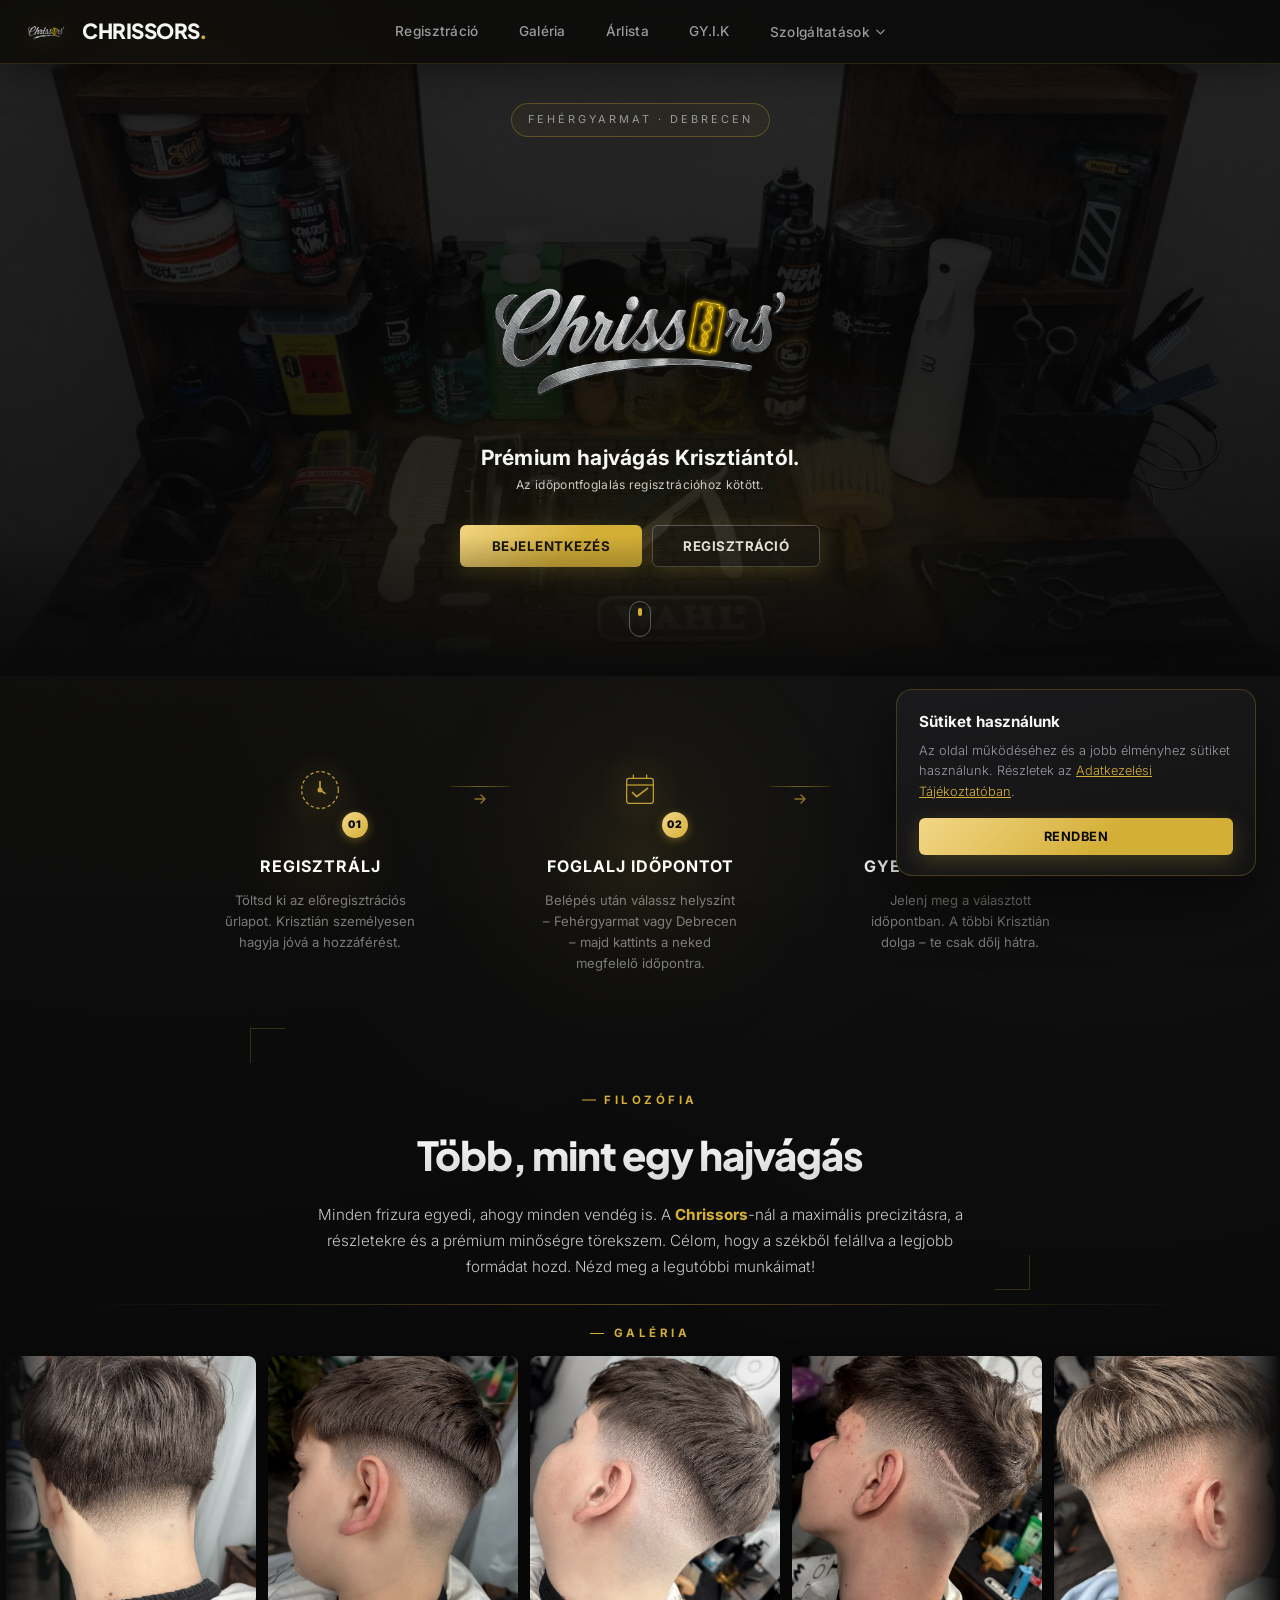
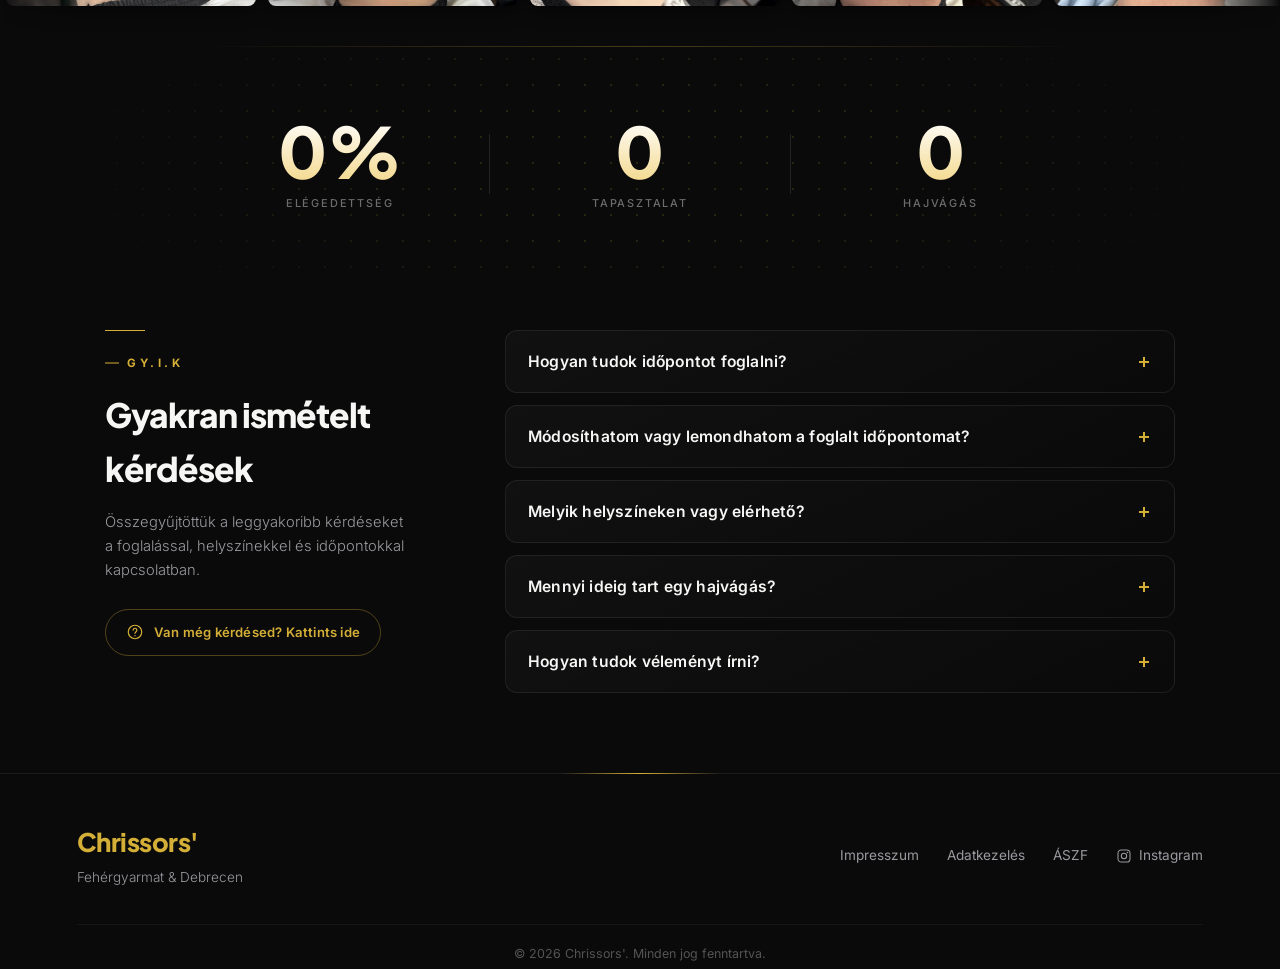
==== commit 2453645e: "fix: broken price page styling, mobile admin button overflow, bulk SMS recipients - arak.html: fix b" ====
--- a/index.html
+++ b/index.html
@@ -637,7 +637,7 @@
             <div id="admin-section-services" class="hidden">
                 <div class="dashboard-box">
                     <h3 class="box-header">Új szolgáltatás hozzáadása</h3>
-                    <div class="add-slot-grid" style="grid-template-columns: 2fr 1fr auto;">
+                    <div class="add-slot-grid">
                         <input type="text" id="new-service-name" placeholder="Szolgáltatás neve (pl. Hajvágás)">
                         <input type="number" id="new-service-time" placeholder="Idő (perc)" min="5" step="5">
                         <button class="btn" onclick="app.addService()">Mentés</button>
--- a/css/style.css
+++ b/css/style.css
@@ -29,7 +29,7 @@
     --ease-out: cubic-bezier(0.16, 1, 0.3, 1);
 }
 
-html { scroll-behavior: smooth; }
+html { scroll-behavior: smooth; overflow-x: clip; width: 100%; max-width: 100vw; }
 
 html.preload-lock, html.preload-lock body {
     overflow: hidden;
@@ -120,7 +120,7 @@
     display: flex;
     flex-direction: column;
     min-height: 100vh;
-    overflow-x: hidden;
+    overflow-x: clip;
     background-image:
         radial-gradient(circle at 15% 0%, rgba(212,175,55,0.05), transparent 45%),
         radial-gradient(circle at 85% 20%, rgba(255,255,255,0.03), transparent 40%);
@@ -431,25 +431,7 @@
 
 /* ---------- Side drawer ---------- */
 
-.side-drawer {
-    position: fixed;
-    top: 0;
-    right: -370px;
-    width: 350px;
-    height: 100dvh;
-    background-color: var(--bg-1);
-    background-image: linear-gradient(180deg, rgba(212,175,55,0.05), transparent 30%);
-    border-left: 1px solid rgba(212,175,55,0.35);
-    box-shadow: -20px 0 60px rgba(0,0,0,0.85);
-    z-index: 200;
-    transition: right 0.45s var(--ease-out);
-    padding: 20px;
-    padding-bottom: 20px;
-    display: flex;
-    flex-direction: column;
-    overflow-y: auto;
-}
-.side-drawer.open { right: 0; }
+
 
 .drawer-overlay {
     position: fixed;
@@ -1818,6 +1800,7 @@
     line-height: 1;
     letter-spacing: 0px;
     display: block;
+    white-space: nowrap;
     background: linear-gradient(180deg, #fff, var(--primary-2));
     -webkit-background-clip: text;
     background-clip: text;
@@ -1830,7 +1813,7 @@
 
 @media (max-width: 600px) {
     .stats-section { padding: 50px 6vw; }
-    .stat-num { font-size: 2.6rem; }
+    .stat-num { font-size: 2.1rem; }
     .stat-sep { height: 44px; margin: 0 12px; }
 }
 
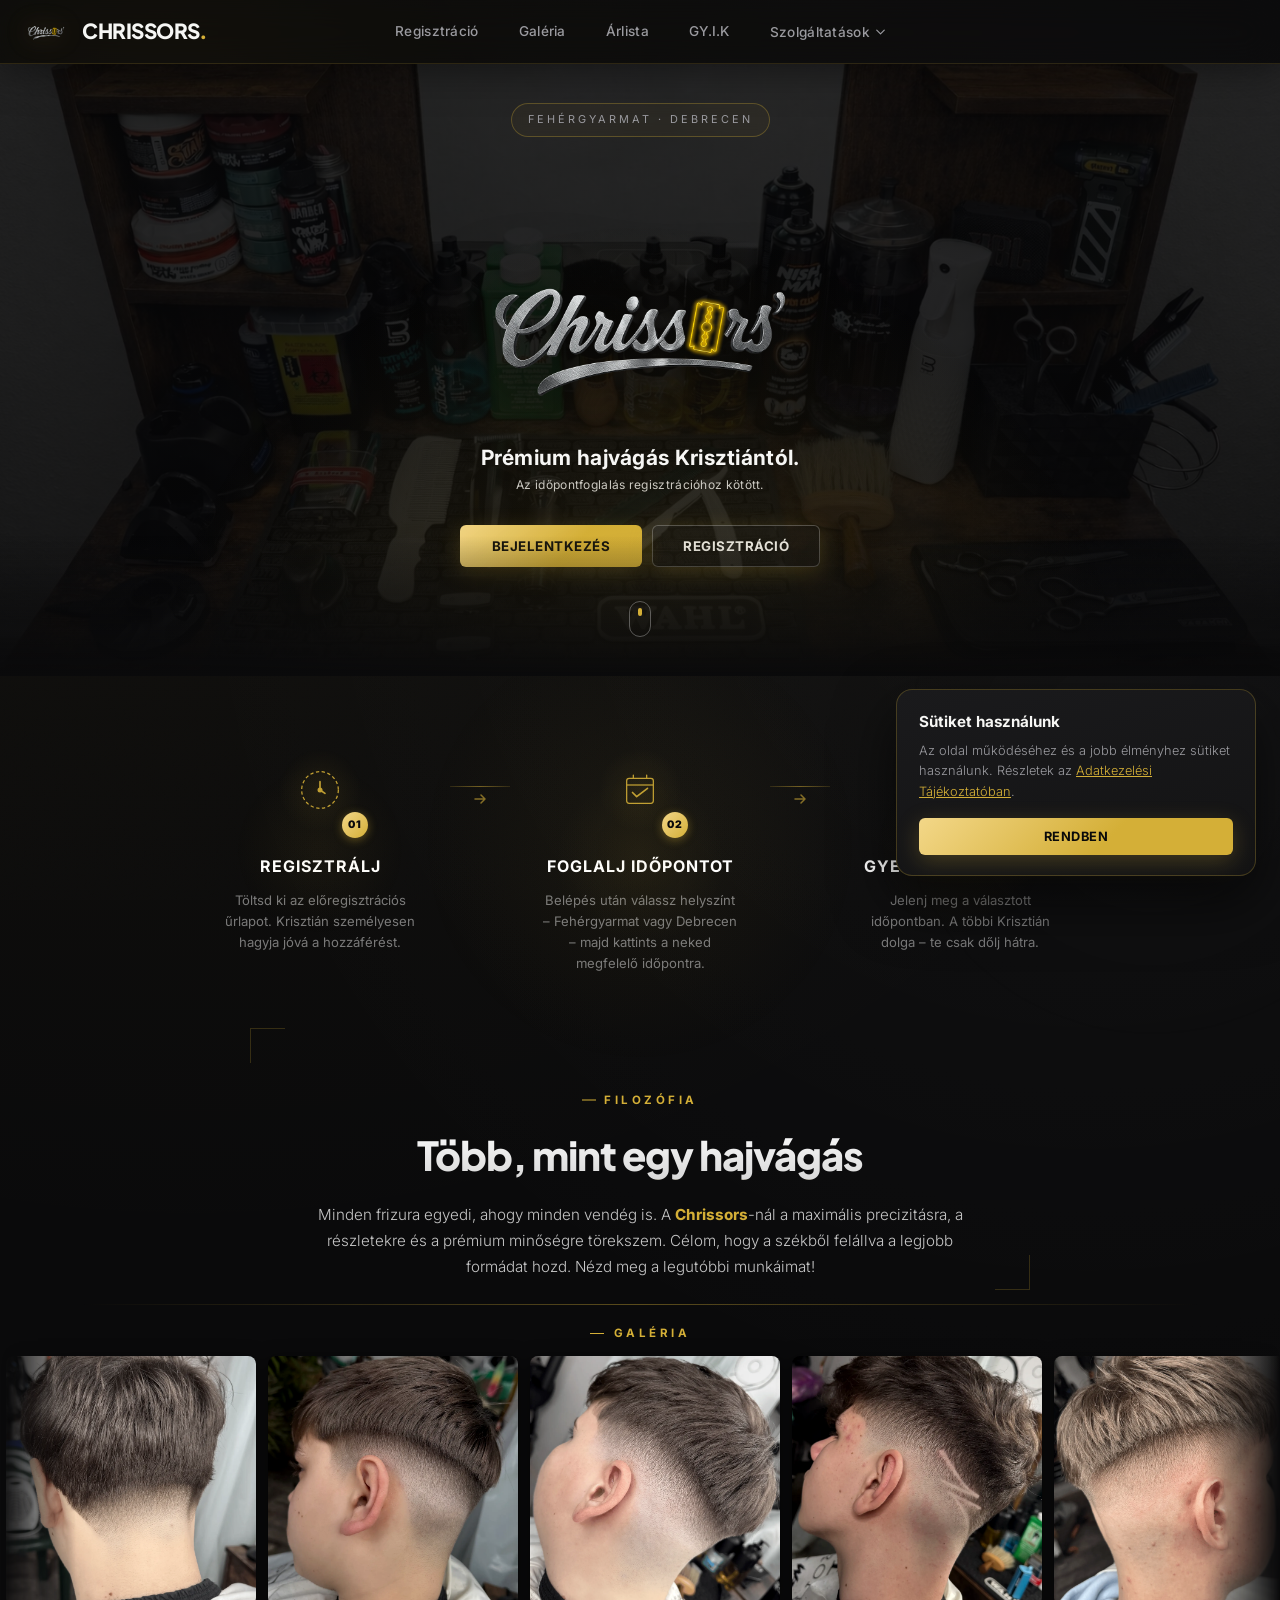
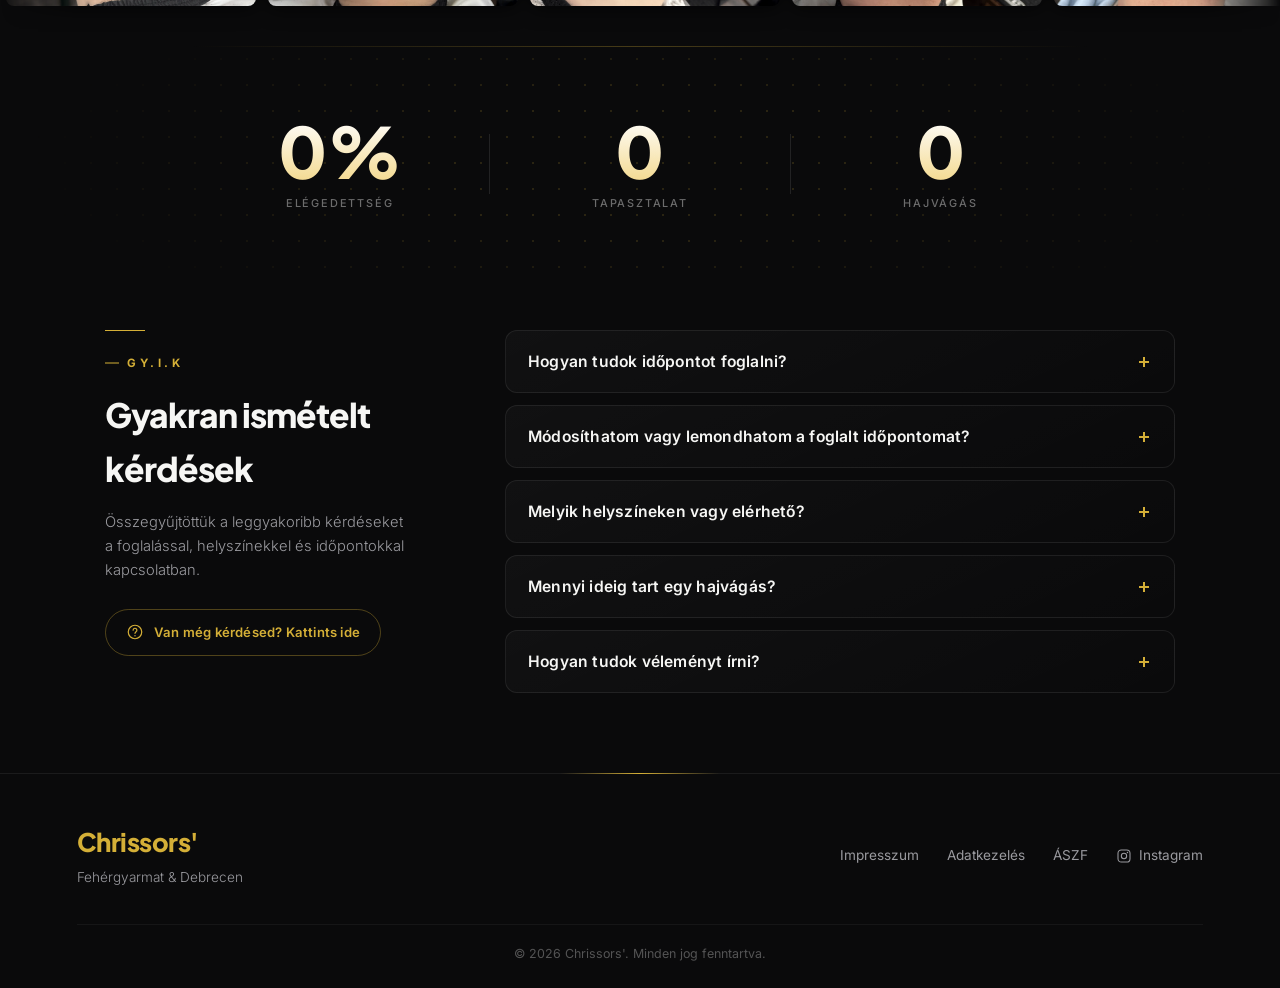
==== commit 4fe88aca: "feat: felugró foglalási varázsló, megfordított sorrenddel Eddig előbb időpontot kellett választani, " ====
--- a/index.html
+++ b/index.html
@@ -532,32 +532,39 @@
         </div>
     </div>
 
-    <div id="view-booking-form" class="hidden">
-        <div class="form-box">
-            <h2 class="box-title">Foglalás Véglegesítése</h2>
-            <p class="booking-subtitle" id="booking-details-display">...</p>
-
-            <input type="hidden" id="client-phone">
-            <div class="form-group">
-                <label>Email cím</label>
-                <input type="email" id="client-email" placeholder="Pl. gipszjakab@gmail.com">
-            </div>
-            
-            <!-- ÚJ: Szolgáltatás választó -->
-            <div class="form-group">
-                <label>Válassz szolgáltatást:</label>
-                <div id="booking-services-container" class="services-check-grid"></div>
-                <div id="booking-time-display" style="margin-top: 10px; font-weight: bold; font-size: 0.9rem; color: var(--primary);">Összidő: 0 perc (Max: 60 perc)</div>
-            </div>
-
-            <div class="form-group">
-                <label>Megjegyzés / Kérés (Opcionális)</label>
-                <textarea id="client-note" placeholder="Pl.: Kérem, hogy a szakállamat is igazítsuk..."></textarea>
-            </div>
-
-            <div style="display:flex; gap:10px;">
-                <button class="btn btn-outline" style="flex:1" onclick="app.showHome()">Mégsem</button>
-                <button id="btn-submit-booking" class="btn" style="flex:2" onclick="app.submitBooking()" disabled>Foglalás megerősítése</button>
+    <!-- Foglalási varázsló: dátum -> szolgáltatás -> idopont -> adatok -->
+    <div id="booking-modal-overlay" class="booking-modal-overlay hidden" onclick="app.closeBookingModal()">
+        <div class="booking-modal" onclick="event.stopPropagation()">
+            <button class="booking-modal-close" onclick="app.closeBookingModal()" aria-label="Bezárás">&times;</button>
+
+            <div class="booking-modal-head">
+                <span class="eyebrow booking-modal-eyebrow" id="booking-modal-eyebrow">FOGLALÁS</span>
+                <h3 class="booking-modal-title" id="booking-modal-title">Válassz szolgáltatást</h3>
+                <p class="booking-modal-sub" id="booking-modal-sub"></p>
+            </div>
+
+            <!-- 1-2. lépés: szolgáltatás és idopont (JS rendereli) -->
+            <div id="booking-modal-step"></div>
+
+            <!-- 3. lépés: a foglalás véglegesítése -->
+            <div id="booking-modal-form" class="hidden">
+                <p class="booking-subtitle" id="booking-details-display">...</p>
+
+                <input type="hidden" id="client-phone">
+                <div class="form-group">
+                    <label>Email cím</label>
+                    <input type="email" id="client-email" placeholder="Pl. gipszjakab@gmail.com">
+                </div>
+
+                <div class="form-group">
+                    <label>Megjegyzés / Kérés (Opcionális)</label>
+                    <textarea id="client-note" placeholder="Pl.: Kérem, hogy a szakállamat is igazítsuk..."></textarea>
+                </div>
+
+                <div class="booking-modal-actions">
+                    <button class="btn btn-outline" style="flex:1" onclick="app.bookingModalBack()">Vissza</button>
+                    <button id="btn-submit-booking" class="btn" style="flex:2" onclick="app.submitBooking()">Foglalás megerősítése</button>
+                </div>
             </div>
         </div>
     </div>
--- a/css/style.css
+++ b/css/style.css
@@ -193,7 +193,7 @@
     100% { transform: translate(-8%, -6%) scale(1.1); }
 }
 
-body > *:not(#preloader):not(.noise-overlay):not(.grid-overlay):not(.ambient-glow):not(header):not(.cookie-banner):not(.price-list-popup):not(.review-popup-overlay):not(#toast-container):not(.lightbox) {
+body > *:not(#preloader):not(.noise-overlay):not(.grid-overlay):not(.ambient-glow):not(header):not(.cookie-banner):not(.price-list-popup):not(.review-popup-overlay):not(.booking-modal-overlay):not(#toast-container):not(.lightbox) {
     position: relative;
     z-index: 3;
 }
@@ -855,11 +855,61 @@
 .loc-btn.active { background: linear-gradient(135deg, var(--primary-2), var(--primary)); color: #0a0a0a; border-color: var(--primary); font-weight: 700; box-shadow: 0 6px 20px rgba(212,175,55,0.3); }
 
 .calendar-grid {
-    display: flex;
-    flex-direction: column;
+    /* flex + fix szelessegu kartyak: nem nyulnak el, es a helyszínválasztóhoz
+       hasonloan kozepre igazodnak, ha keves nap van */
+    display: flex;
+    flex-wrap: wrap;
+    justify-content: center;
+    gap: 14px;
     max-width: 800px;
     margin: 0 auto;
-    gap: 15px;
+}
+
+/* Dátumkártyák — kompakt csempék a széthúzott sávok helyett */
+.day-card {
+    flex: 0 0 120px;
+    display: flex;
+    flex-direction: column;
+    align-items: center;
+    gap: 2px;
+    padding: 18px 10px 16px;
+    background: var(--bg-2);
+    border: 1px solid var(--bg-4);
+    border-radius: 16px;
+    color: inherit;
+    font-family: inherit;
+    cursor: pointer;
+    transition: border-color 0.2s, background 0.2s, transform 0.15s, box-shadow 0.2s;
+}
+.day-card:hover {
+    border-color: var(--primary);
+    background: rgba(212,175,55,0.10);
+    transform: translateY(-2px);
+    box-shadow: 0 8px 22px rgba(0,0,0,0.45);
+}
+.day-card:focus-visible {
+    outline: 2px solid var(--primary);
+    outline-offset: 2px;
+}
+.day-card-weekday {
+    font-size: 0.74rem;
+    letter-spacing: 0.11em;
+    text-transform: uppercase;
+    color: var(--text-gray);
+}
+.day-card-day {
+    font-family: var(--font-display);
+    font-size: 1.95rem;
+    font-weight: 800;
+    line-height: 1.1;
+    color: white;
+}
+.day-card-month { font-size: 0.78rem; color: rgba(255,255,255,0.42); }
+
+@media (max-width: 560px) {
+    /* kicsit kisebb kartya, hogy 3 is elferjen egy sorban */
+    .day-card { flex: 0 0 104px; padding: 15px 8px 13px; }
+    .day-card-day { font-size: 1.7rem; }
 }
 
 .time-slot {
@@ -2107,6 +2157,204 @@
 }
 .review-popup-btns .btn-outline:hover { color: rgba(255,255,255,0.75); }
 
+/* ---------- Foglalási varázsló (modal) ---------- */
+
+.booking-modal-overlay {
+    position: fixed;
+    inset: 0;
+    background: rgba(0,0,0,0.82);
+    backdrop-filter: blur(8px);
+    -webkit-backdrop-filter: blur(8px);
+    z-index: 620;
+    display: flex;
+    align-items: center;
+    justify-content: center;
+    padding: 20px;
+    animation: fadeInOverlay 0.3s ease;
+}
+.booking-modal-overlay.hidden { display: none; }
+
+.booking-modal {
+    position: relative;
+    background: linear-gradient(165deg, var(--bg-2), var(--bg-1));
+    border: 1px solid rgba(212,175,55,0.3);
+    border-radius: 14px;
+    padding: 2.25rem 2rem 2rem;
+    max-width: 560px;
+    width: 100%;
+    max-height: calc(100vh - 40px);
+    overflow-y: auto;
+    text-align: left;
+    box-shadow: 0 20px 60px rgba(0,0,0,0.6);
+    animation: popupIn 0.4s var(--ease-out);
+}
+
+.booking-modal-close {
+    position: absolute;
+    top: 12px;
+    right: 14px;
+    background: none;
+    border: none;
+    color: rgba(255,255,255,0.45);
+    font-size: 1.6rem;
+    line-height: 1;
+    cursor: pointer;
+    padding: 4px 8px;
+    transition: color 0.2s;
+}
+.booking-modal-close:hover { color: var(--primary); }
+
+.booking-modal-head { margin-bottom: 1.5rem; padding-right: 28px; }
+.booking-modal-eyebrow { display: block; margin-bottom: 0.5rem; }
+.booking-modal-title {
+    font-family: var(--font-display);
+    font-weight: 800;
+    letter-spacing: -0.5px;
+    font-size: 1.35rem;
+    color: white;
+    margin-bottom: 0.4rem;
+}
+.booking-modal-sub { font-size: 0.85rem; color: rgba(255,255,255,0.5); line-height: 1.55; }
+
+.booking-modal-actions { display: flex; gap: 10px; margin-top: 1.25rem; }
+
+/* --- 1. lépés: szolgáltatásválasztás --- */
+.booking-options { display: flex; flex-direction: column; gap: 10px; }
+
+.booking-option {
+    display: flex;
+    align-items: center;
+    justify-content: space-between;
+    gap: 12px;
+    width: 100%;
+    text-align: left;
+    background: var(--bg-3);
+    border: 1px solid rgba(255,255,255,0.08);
+    border-radius: 10px;
+    padding: 14px 16px;
+    color: rgba(255,255,255,0.9);
+    font-family: inherit;
+    font-size: 0.92rem;
+    cursor: pointer;
+    transition: border-color 0.2s, background 0.2s, transform 0.15s;
+}
+.booking-option:hover {
+    border-color: rgba(212,175,55,0.55);
+    background: rgba(212,175,55,0.08);
+    transform: translateY(-1px);
+}
+.booking-option-time {
+    flex-shrink: 0;
+    color: var(--primary);
+    font-weight: 700;
+    font-size: 0.82rem;
+    white-space: nowrap;
+}
+/* A raadasok ugyanahhoz a bal elhez igazodnak, mint az alapok —
+   a megkulonboztetes a negyzetes jeloles es a halvanyabb hatter. */
+.booking-option--addon { background: rgba(255,255,255,0.03); }
+.booking-option--addon .booking-option-time { font-size: 0.76rem; }
+
+/* A kivalasztott alap kiemelt allapota, amig a raadas-lista nyitva van */
+.booking-option--active {
+    border-color: var(--primary);
+    background: rgba(212,175,55,0.12);
+}
+.booking-option--active .booking-option-time { color: var(--primary-2); }
+
+.booking-option-main { display: flex; align-items: center; gap: 10px; min-width: 0; }
+
+/* Jelölések: az alap kör (egyszerre egy), a ráadás négyzet (több is lehet) */
+.booking-option-mark {
+    display: inline-flex;
+    align-items: center;
+    justify-content: center;
+    width: 19px;
+    height: 19px;
+    flex-shrink: 0;
+    border: 1px solid rgba(255,255,255,0.25);
+    border-radius: 5px;
+    font-size: 0.72rem;
+    font-weight: 700;
+    color: transparent;
+    transition: background 0.2s, border-color 0.2s, color 0.2s;
+}
+.booking-option-mark--radio { border-radius: 50%; }
+.booking-option--active .booking-option-mark {
+    background: var(--primary);
+    border-color: var(--primary);
+    color: #1a1a1c;
+}
+
+.booking-subgroup-label {
+    font-size: 0.72rem;
+    letter-spacing: 0.08em;
+    text-transform: uppercase;
+    color: var(--text-gray);
+    margin: 1.1rem 0 0.6rem;
+}
+
+/* --- osszesites + Foglalas gomb (a valasztolista aljan) --- */
+.booking-selection-foot {
+    display: flex;
+    align-items: center;
+    justify-content: space-between;
+    gap: 14px;
+    flex-wrap: wrap;
+    margin-top: 1.5rem;
+    padding-top: 1.25rem;
+    border-top: 1px solid rgba(212,175,55,0.25);
+}
+.booking-total { font-size: 0.9rem; color: rgba(255,255,255,0.6); }
+.booking-total strong { color: var(--primary); font-size: 1.15rem; }
+.booking-selection-foot .btn { min-width: 150px; }
+
+/* --- 2. lépés: idopontok --- */
+.booking-times { display: flex; flex-wrap: wrap; gap: 10px; }
+
+.booking-time {
+    background: var(--bg-3);
+    border: 1px solid rgba(255,255,255,0.08);
+    border-radius: 9px;
+    padding: 11px 16px;
+    color: white;
+    font-family: inherit;
+    font-size: 0.95rem;
+    font-weight: 600;
+    cursor: pointer;
+    transition: border-color 0.2s, background 0.2s, transform 0.15s;
+}
+.booking-time:hover {
+    border-color: var(--primary);
+    background: rgba(212,175,55,0.12);
+    transform: translateY(-1px);
+}
+
+.booking-empty {
+    background: rgba(255,85,85,0.08);
+    border: 1px solid rgba(255,85,85,0.3);
+    border-radius: 10px;
+    padding: 16px;
+    font-size: 0.88rem;
+    color: rgba(255,255,255,0.75);
+    line-height: 1.6;
+}
+.booking-empty strong { color: var(--primary); }
+
+.booking-summary {
+    font-size: 0.85rem;
+    color: rgba(255,255,255,0.55);
+    margin-bottom: 1rem;
+    padding-bottom: 1rem;
+    border-bottom: 1px solid rgba(255,255,255,0.08);
+}
+.booking-summary strong { color: white; }
+
+@media (max-width: 560px) {
+    .booking-modal { padding: 1.75rem 1.25rem 1.5rem; }
+    .booking-option { padding: 12px 13px; font-size: 0.86rem; }
+}
+
 /* ---------- FAQ ---------- */
 
 .faq-section {
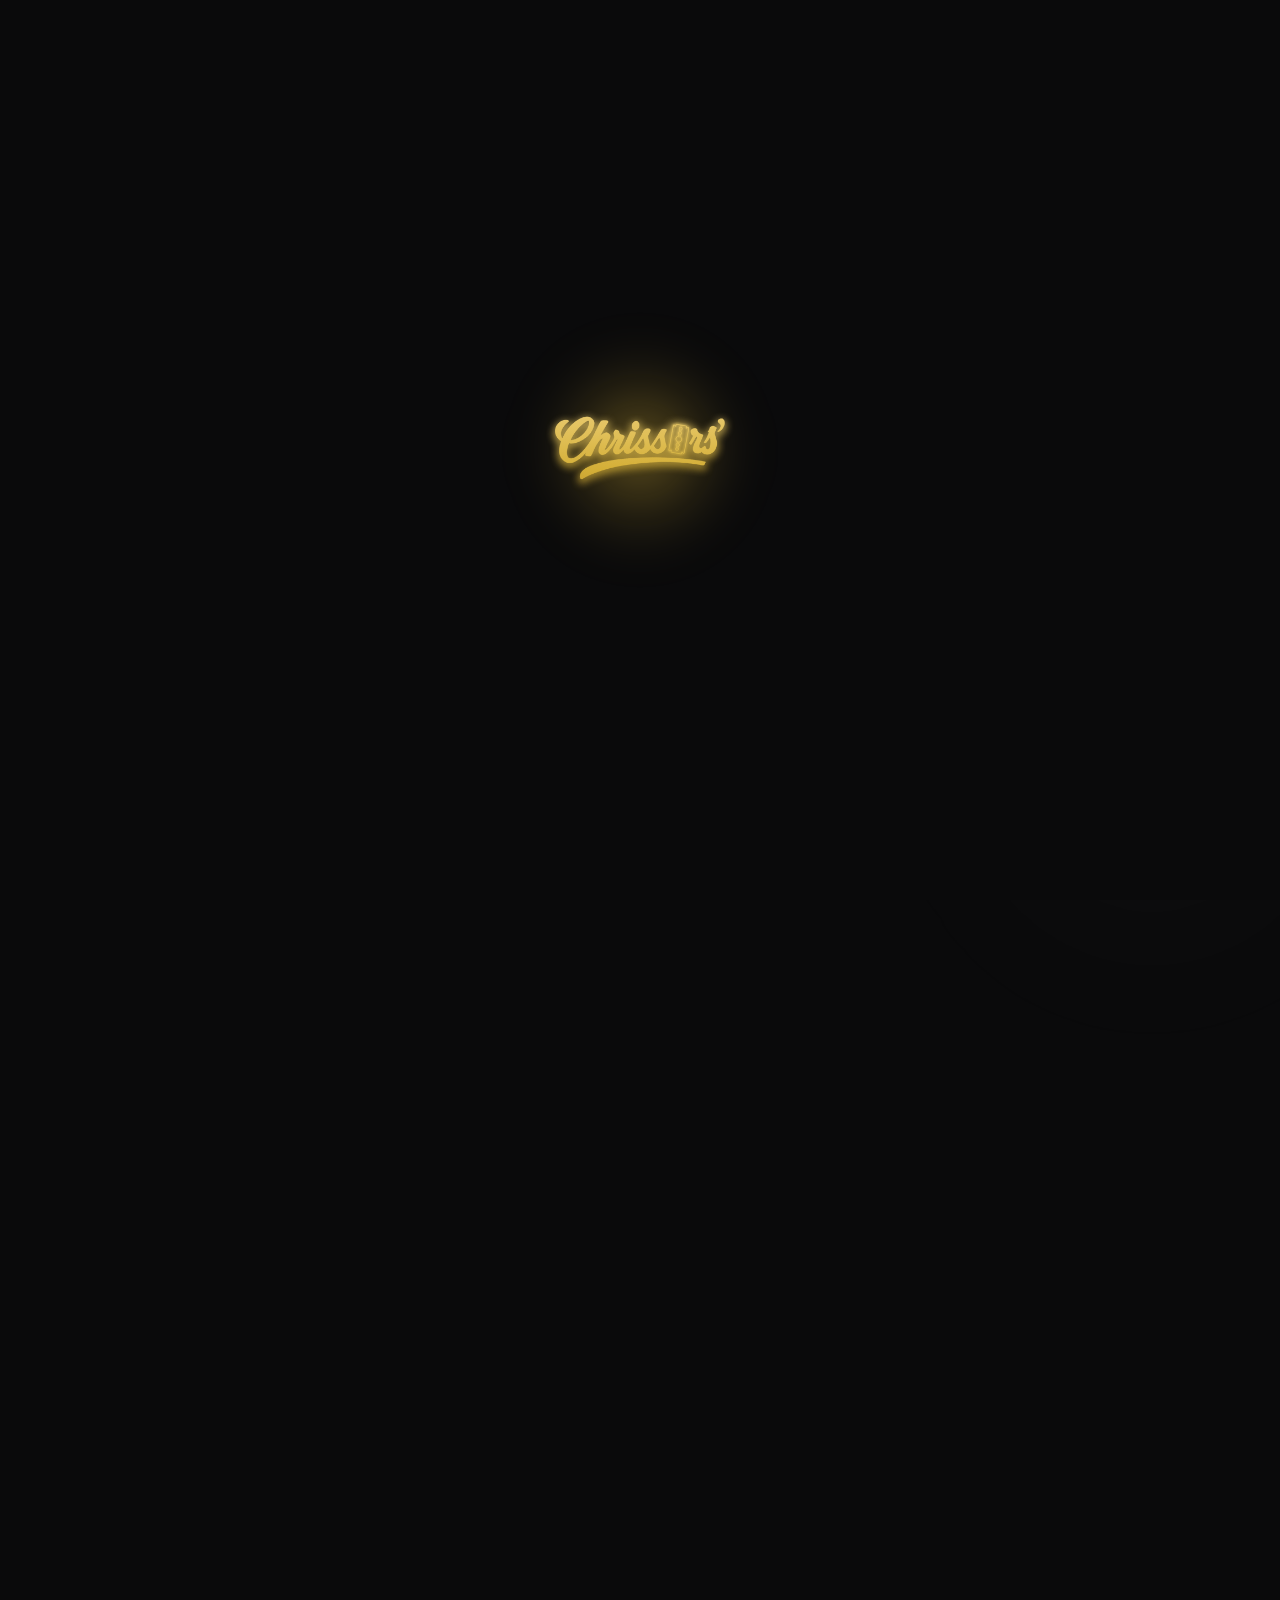
==== commit 1af3bcf9: "Update booking, admin tools and homepage gallery" ====
--- a/index.html
+++ b/index.html
@@ -29,16 +29,20 @@
     <div class="grid-overlay" aria-hidden="true"></div>
 
     <header>
+        <button type="button" class="mobile-nav-toggle" aria-label="Menü" aria-controls="main-navigation" aria-expanded="false">
+            <span aria-hidden="true"></span><span aria-hidden="true"></span>
+        </button>
         <div class="header-left">
             <img src="kepek/logo.webp" alt="logo" class="logo" onclick="app.logoutUser()">
             <span class="header-wordmark">CHRISSORS<span class="header-wordmark-dot">.</span></span>
         </div>
 
-        <nav class="main-nav">
+        <div class="header-navigation">
+        <nav class="main-nav" id="main-navigation">
             <a class="nav-link" onclick="app.showRegister()">Regisztráció</a>
-            <a class="nav-link" onclick="smoothScrollTo('gallery-ribbon', 1200)">Galéria</a>
+            <a class="nav-link" onclick="smoothScrollTo('gallery-ribbon')">Galéria</a>
             <a class="nav-link" href="arak.html">Árlista</a>
-            <a class="nav-link" onclick="smoothScrollTo('faq-section', 1200)">GY.I.K</a>
+            <a class="nav-link" onclick="smoothScrollTo('faq-section')">GY.I.K</a>
 
             <div class="nav-dropdown">
                 <button type="button" class="nav-link nav-link--drop" id="services-nav-btn" onclick="toggleServicesNav(event)">
@@ -53,7 +57,7 @@
         <div class="nav-dropdown-panel" id="services-nav-panel">
             <div class="nav-mega">
                 <div class="nav-mega-grid">
-                    <a class="nav-mega-item" onclick="app.selectLocation('Fehérgyarmat'); document.getElementById('booking-section').scrollIntoView({behavior:'smooth'})">
+                    <a class="nav-mega-item" onclick="app.selectLocation('Fehérgyarmat'); smoothScrollTo('booking-section')">
                         <span class="nav-mega-icon">
                             <svg viewBox="0 0 24 24" fill="none" xmlns="http://www.w3.org/2000/svg"><path d="M6 5l12 12M18 5L9.5 13.5M6 19a2 2 0 100-4 2 2 0 000 4zM18 19a2 2 0 100-4 2 2 0 000 4z" stroke="currentColor" stroke-width="1.6" stroke-linecap="round" stroke-linejoin="round"/></svg>
                         </span>
@@ -62,7 +66,7 @@
                             <span class="nav-mega-desc">Fehérgyarmat &amp; Debrecen</span>
                         </span>
                     </a>
-                    <a class="nav-mega-item" onclick="smoothScrollTo('gallery-ribbon', 1200)">
+                    <a class="nav-mega-item" onclick="smoothScrollTo('gallery-ribbon')">
                         <span class="nav-mega-icon">
                             <svg viewBox="0 0 24 24" fill="none" xmlns="http://www.w3.org/2000/svg"><rect x="3" y="4" width="18" height="16" rx="2" stroke="currentColor" stroke-width="1.6"/><circle cx="9" cy="10" r="1.6" stroke="currentColor" stroke-width="1.4"/><path d="M21 16l-5-5-4 4-3-3-6 6" stroke="currentColor" stroke-width="1.6" stroke-linecap="round" stroke-linejoin="round"/></svg>
                         </span>
@@ -71,7 +75,7 @@
                             <span class="nav-mega-desc">Nézd meg a galériát</span>
                         </span>
                     </a>
-                    <a class="nav-mega-item" onclick="app.selectLocation('Debrecen'); document.getElementById('booking-section').scrollIntoView({behavior:'smooth'})">
+                    <a class="nav-mega-item" onclick="app.selectLocation('Debrecen'); smoothScrollTo('booking-section')">
                         <span class="nav-mega-icon">
                             <svg viewBox="0 0 24 24" fill="none" xmlns="http://www.w3.org/2000/svg"><path d="M4 6h16M4 12h16M4 18h10" stroke="currentColor" stroke-width="1.6" stroke-linecap="round"/></svg>
                         </span>
@@ -89,7 +93,7 @@
                             <span class="nav-mega-desc">Foglalj pár kattintással</span>
                         </span>
                     </a>
-                    <a class="nav-mega-item" onclick="document.getElementById('gallery-ribbon').scrollIntoView({behavior:'smooth'})">
+                    <a class="nav-mega-item" onclick="smoothScrollTo('gallery-ribbon')">
                         <span class="nav-mega-icon">
                             <svg viewBox="0 0 24 24" fill="none" xmlns="http://www.w3.org/2000/svg"><path d="M4 12c0-4 2-8 8-8s8 4 8 8-2 8-4 8c-1 0-1-2-2-2s-1 2-2 2-1-2-2-2-1 2-2 2c-2 0-4-4-4-8z" stroke="currentColor" stroke-width="1.6" stroke-linecap="round" stroke-linejoin="round"/></svg>
                         </span>
@@ -98,24 +102,34 @@
                             <span class="nav-mega-desc">Precíz vonalvezetés</span>
                         </span>
                     </a>
-                    <a class="nav-mega-item" onclick="document.getElementById('faq-section').scrollIntoView({behavior:'smooth'})">
+                    <a class="nav-mega-item" onclick="smoothScrollTo('faq-section')">
                         <span class="nav-mega-icon">
                             <svg viewBox="0 0 24 24" fill="none" xmlns="http://www.w3.org/2000/svg"><circle cx="12" cy="12" r="9" stroke="currentColor" stroke-width="1.6"/><path d="M9.5 9.5a2.5 2.5 0 114 2c-.6.6-1.5 1-1.5 2.2" stroke="currentColor" stroke-width="1.6" stroke-linecap="round"/><circle cx="12" cy="17" r="0.9" fill="currentColor"/></svg>
                         </span>
                         <span class="nav-mega-text">
                             <span class="nav-mega-title">Kérdésed van?</span>
-                            <span class="nav-mega-desc" onclick="smoothScrollTo('faq-section', 1200)">Nézd meg a GY.I.K-et vagy írj egy emailt</span>
+                            <span class="nav-mega-desc">Nézd meg a GY.I.K-et vagy írj egy emailt</span>
                         </span>
                     </a>
                 </div>
 
                 <div class="nav-mega-promo">
-                    <span class="nav-mega-promo-tag">Fehérgyarmat · Debrecen</span>
+                    <span class="nav-mega-promo-tag">
+                        <svg class="nav-mega-promo-pin" width="16" height="16" viewBox="0 0 24 24" fill="none" stroke="currentColor" stroke-width="2" aria-hidden="true">
+                            <path d="M20 10c0 6-8 11-8 11S4 16 4 10a8 8 0 1 1 16 0Z"/>
+                            <circle cx="12" cy="10" r="2.5"/>
+                        </svg>
+                        Fehérgyarmat · Debrecen
+                    </span>
                     <h4>Foglalj most<br>időpontot.</h4>
                     <p>Válassz helyszínt, szolgáltatást és időpontot — az egész nem tart tovább egy percnél.</p>
-                    <button type="button" class="btn nav-mega-promo-btn" onclick="closeServicesNav(); app.showUserLogin()">Ugrás a foglaláshoz →</button>
-                </div>
-            </div>
+                    <button type="button" class="btn nav-mega-promo-btn" onclick="closeServicesNav(); app.showUserLogin()">
+                        <span class="cta-desktop-label">Ugrás a foglaláshoz →</span>
+                        <span class="cta-mobile-label">Foglalj most</span>
+                    </button>
+                </div>
+            </div>
+        </div>
         </div>
     </header>
 
@@ -237,8 +251,8 @@
                 <img src="kepek/kep4.webp" alt="Chrissors hajvágás 4" data-index="3">
                 <img src="kepek/kep5.webp" alt="Chrissors hajvágás 5" data-index="4">
                 <img src="kepek/kep6.webp" alt="Chrissors hajvágás 6" data-index="5">
-                <img src="kepek/kep7.webp" alt="Chrissors hajvágás 7" data-index="6">
-                <img src="kepek/kep8.webp" alt="Chrissors hajvágás 8" data-index="7">
+                <img src="kepek/kep7..webp" alt="Chrissors hajvágás 7" data-index="6">
+                <img src="kepek/kep8..webp" alt="Chrissors hajvágás 8" data-index="7">
                 <img src="kepek/kep9.webp" alt="Chrissors hajvágás 9" data-index="8">
                 <img src="kepek/kep10.webp" alt="Chrissors hajvágás 10" data-index="9">
                 <img src="kepek/kep11.webp" alt="Chrissors hajvágás 11" data-index="10">
@@ -247,14 +261,16 @@
                 <img src="kepek/kep14.webp" alt="Chrissors hajvágás 14" data-index="13">
                 <img src="kepek/kep15.webp" alt="Chrissors hajvágás 15" data-index="14">
                 <img src="kepek/kep16.webp" alt="Chrissors hajvágás 16" data-index="15">
+                <img src="kepek/kep17.webp" alt="Chrissors hajvágás 17" data-index="16">
+                <img src="kepek/kep18.webp" alt="Chrissors hajvágás 18" data-index="17">
                 <img src="kepek/kep1.webp" alt="Chrissors hajvágás 1" data-index="0" aria-hidden="true">
                 <img src="kepek/kep2.webp" alt="Chrissors hajvágás 2" data-index="1" aria-hidden="true">
                 <img src="kepek/kep3.webp" alt="Chrissors hajvágás 3" data-index="2" aria-hidden="true">
                 <img src="kepek/kep4.webp" alt="Chrissors hajvágás 4" data-index="3" aria-hidden="true">
                 <img src="kepek/kep5.webp" alt="Chrissors hajvágás 5" data-index="4" aria-hidden="true">
                 <img src="kepek/kep6.webp" alt="Chrissors hajvágás 6" data-index="5" aria-hidden="true">
-                <img src="kepek/kep7.webp" alt="Chrissors hajvágás 7" data-index="6" aria-hidden="true">
-                <img src="kepek/kep8.webp" alt="Chrissors hajvágás 8" data-index="7" aria-hidden="true">
+                <img src="kepek/kep7..webp" alt="Chrissors hajvágás 7" data-index="6" aria-hidden="true">
+                <img src="kepek/kep8..webp" alt="Chrissors hajvágás 8" data-index="7" aria-hidden="true">
                 <img src="kepek/kep9.webp" alt="Chrissors hajvágás 9" data-index="8" aria-hidden="true">
                 <img src="kepek/kep10.webp" alt="Chrissors hajvágás 10" data-index="9" aria-hidden="true">
                 <img src="kepek/kep11.webp" alt="Chrissors hajvágás 11" data-index="10" aria-hidden="true">
@@ -263,18 +279,20 @@
                 <img src="kepek/kep14.webp" alt="Chrissors hajvágás 14" data-index="13" aria-hidden="true">
                 <img src="kepek/kep15.webp" alt="Chrissors hajvágás 15" data-index="14" aria-hidden="true">
                 <img src="kepek/kep16.webp" alt="Chrissors hajvágás 16" data-index="15" aria-hidden="true">
-            </div>
-        </div>
-
-        <div id="lightbox" class="lightbox hidden" onclick="closeLightbox(event)">
-            <button class="lightbox-close" onclick="closeLightboxBtn()">&times;</button>
-            <button class="lightbox-nav lightbox-prev" onclick="lightboxNav(-1)">&#10094;</button>
+                <img src="kepek/kep17.webp" alt="Chrissors hajvágás 17" data-index="16" aria-hidden="true">
+                <img src="kepek/kep18.webp" alt="Chrissors hajvágás 18" data-index="17" aria-hidden="true">
+            </div>
+        </div>
+
+        <dialog id="lightbox" class="lightbox" aria-label="Galériakép">
+            <button type="button" class="lightbox-nav lightbox-prev" aria-label="Előző kép">&#10094;</button>
             <div class="lightbox-content">
+                <button type="button" class="lightbox-close" aria-label="Bezárás" autofocus>&times;</button>
                 <img id="lightbox-img" src="" alt="">
-                <div class="lightbox-counter"><span id="lightbox-cur">1</span> / <span id="lightbox-total">16</span></div>
-            </div>
-            <button class="lightbox-nav lightbox-next" onclick="lightboxNav(1)">&#10095;</button>
-        </div>
+                <div class="lightbox-counter"><span id="lightbox-cur">1</span> / <span id="lightbox-total">18</span></div>
+            </div>
+            <button type="button" class="lightbox-nav lightbox-next" aria-label="Következő kép">&#10095;</button>
+        </dialog>
 
         <div class="stats-section" id="stats-section">
             <div class="stats-inner">
@@ -284,7 +302,7 @@
                 </div>
                 <div class="stat-sep"></div>
                 <div class="stat-item">
-                    <span class="stat-num" data-target="2" data-suffix="+ év">0</span>
+                    <span class="stat-num" data-target="3" data-suffix="+ év">0</span>
                     <span class="stat-label">Tapasztalat</span>
                 </div>
                 <div class="stat-sep"></div>
@@ -330,6 +348,13 @@
                 <button class="loc-btn" onclick="app.selectLocation('Debrecen')" id="btn-debrecen">Debrecen</button>
             </div>
 
+            <p id="debrecen-booking-address" class="booking-location-address hidden">
+                <svg width="18" height="18" viewBox="0 0 24 24" fill="none" stroke="currentColor" stroke-width="2" aria-hidden="true">
+                    <path d="M20 10c0 6-8 11-8 11S4 16 4 10a8 8 0 1 1 16 0Z"/>
+                    <circle cx="12" cy="10" r="2.5"/>
+                </svg>
+                <span>The Salon Debrecen / Mester Utca 31.</span>
+            </p>
             <div id="slots-container" class="calendar-grid">
                 <p style="text-align:center; width:100%; color:#666;">Adatok betöltése...</p>
             </div>
@@ -589,6 +614,7 @@
         <div class="container">
             <div class="admin-header">
                 <h2 style="color:white;">Adminisztráció</h2>
+                <button type="button" class="btn btn-back-outline" onclick="app.initializeOccupiedTimes(this)">Foglaltsági naptár inicializálása</button>
                 <button class="btn btn-back-outline" onclick="app.logout()">Kilépés</button>
             </div>
 
@@ -604,10 +630,8 @@
 
             <div id="admin-section-manage">
                 <div class="dashboard-box">
-                    <!-- Rejtett funkció aktiválása a címsorra kattintva -->
-                    <h3 class="box-header" style="cursor: pointer; user-select: none;" onclick="document.getElementById('hidden-single-slot-panel').classList.toggle('hidden')" title="Kattints ide a titkos panelhez!">Új időpont hirdetése (Óránkénti generálás) ↓ </h3>
+                    <h3 class="box-header">Munkaidő beállítása</h3>
                     
-                    <!-- Jelenlegi intervallum bekérése -->
                     <div class="add-slot-grid">
                         <select id="new-loc">
                             <option value="Fehérgyarmat">Fehérgyarmat</option>
@@ -616,28 +640,19 @@
                         <input type="date" id="new-date">
                         <input type="time" id="new-start-time" title="Kezdés">
                         <input type="time" id="new-end-time" title="Befejezés">
-                        <button class="btn" onclick="app.addSlot()">Létrehozás</button>
+                        <button class="btn" onclick="app.saveSchedule()">Mentés</button>
                     </div>
-
-                    <!-- REJTETT SZEKCIÓ (Egyedi időpont) -->
-                    <div id="hidden-single-slot-panel" class="hidden" style="margin-top: 20px; padding-top: 15px; border-top: 1px dashed var(--bg-4);">
-                        <p style="color: var(--text-gray); font-size: 0.85rem; margin-bottom: 10px; font-style: italic;">Egyetlen konkrét időpont hozzáadása</p>
-                        <div class="add-slot-grid">
-                            <select id="single-loc">
-                                <option value="Fehérgyarmat">Fehérgyarmat</option>
-                                <option value="Debrecen">Debrecen</option>
-                            </select>
-                            <input type="date" id="single-date">
-                            <input type="time" id="single-time" title="Pontos időpont">
-                            <button class="btn btn-outline" style="border-color: var(--primary); color: var(--primary);" onclick="app.addSingleSlot()">Hozzáadás</button>
-                        </div>
-                    </div>
-                </div>
-                <h3 style="margin-bottom:10px;">Aktív időpontok</h3>
-                <button class="accordion-btn" onclick="app.toggleAccordion('manage-feher')">Fehérgyarmat <span class="count-badge" id="count-manage-feher">0</span></button>
-                <div id="manage-feher" class="accordion-content"><div id="list-manage-feher" class="dashboard-list"></div></div>
-                <button class="accordion-btn" onclick="app.toggleAccordion('manage-debrecen')">Debrecen <span class="count-badge" id="count-manage-debrecen">0</span></button>
-                <div id="manage-debrecen" class="accordion-content"><div id="list-manage-debrecen" class="dashboard-list"></div></div>
+                    <p style="color: var(--text-gray); font-size: 0.85rem; margin: 10px 0 0; font-style: italic;">Add meg, mettől meddig dolgozol az adott napon. A foglalható időpontok ebből 5 perces rácson számolódnak.</p>
+                </div>
+                <h3 style="margin-bottom:10px;">Munkaidő és foglalások</h3>
+                <button class="accordion-btn" aria-controls="manage-feher" aria-expanded="false" onclick="app.toggleAccordion('manage-feher')">Fehérgyarmat <span class="count-badge" id="count-manage-feher">0</span></button>
+                <div id="manage-feher" class="accordion-content" inert>
+                    <div class="accordion-body"><div id="list-manage-feher" class="dashboard-list"></div></div>
+                </div>
+                <button class="accordion-btn" aria-controls="manage-debrecen" aria-expanded="false" onclick="app.toggleAccordion('manage-debrecen')">Debrecen <span class="count-badge" id="count-manage-debrecen">0</span></button>
+                <div id="manage-debrecen" class="accordion-content" inert>
+                    <div class="accordion-body"><div id="list-manage-debrecen" class="dashboard-list"></div></div>
+                </div>
             </div>
 
             <!-- ÚJ: Szolgáltatások szekció -->
@@ -646,7 +661,7 @@
                     <h3 class="box-header">Új szolgáltatás hozzáadása</h3>
                     <div class="add-slot-grid">
                         <input type="text" id="new-service-name" placeholder="Szolgáltatás neve (pl. Hajvágás)">
-                        <input type="number" id="new-service-time" placeholder="Idő (perc)" min="5" step="5">
+                        <input type="number" id="new-service-time" placeholder="Idő (perc)" min="10" step="10">
                         <button class="btn" onclick="app.addService()">Mentés</button>
                     </div>
                 </div>
@@ -665,6 +680,7 @@
                         <div class="calendar-weekdays">
                             <div>H</div><div>K</div><div>Sz</div><div>Cs</div><div>P</div><div>Sz</div><div>V</div>
                         </div>
+                        <p id="admin-bookings-status" role="status"></p>
                         <div id="admin-calendar-grid" class="calendar-days-grid"></div>
                     </div>
 
@@ -673,20 +689,14 @@
 
                         <div id="bulk-message-container" style="text-align: center; margin-bottom: 20px; border-bottom: 1px solid #444; padding-bottom: 15px; display: none;">
                             <p style="font-size: 0.75rem; color: var(--text-gray); margin-bottom: 10px;">Emlékeztető a napi vendégeknek:</p>
-                            <button class="btn btn-outline" style="padding: 6px 16px; font-size: 0.8rem; border-color: var(--primary); color: var(--primary);" onclick="app.sendBulkSMS()">Csoportos SMS küldése</button>
+                            <button id="btn-bulk-email" class="btn btn-outline" style="padding: 6px 16px; font-size: 0.8rem; border-color: var(--primary); color: var(--primary);" onclick="app.sendBulkEmail()">Email küldése</button>
                         </div>
 
-                        <div class="split-view-container">
-                            <div class="split-column">
-                                <h4 style="color:var(--primary); text-align:center; margin-bottom:10px; border-bottom:1px solid var(--primary); padding-bottom:5px;">Fehérgyarmat</h4>
-                                <div id="day-list-feher" class="dashboard-list"></div>
-                            </div>
-
-                            <div class="split-column">
-                                <h4 style="color:var(--primary); text-align:center; margin-bottom:10px; border-bottom:1px solid var(--primary); padding-bottom:5px;">Debrecen</h4>
-                                <div id="day-list-debrecen" class="dashboard-list"></div>
-                            </div>
+                        <div style="display:flex; gap:8px; margin-bottom:12px;">
+                            <button type="button" class="loc-btn active" id="btn-cal-feher" onclick="app.selectCalendarLocation('Fehérgyarmat')" style="padding:8px 16px; font-size:0.85rem; flex:1;">Fehérgyarmat</button>
+                            <button type="button" class="loc-btn" id="btn-cal-debrecen" onclick="app.selectCalendarLocation('Debrecen')" style="padding:8px 16px; font-size:0.85rem; flex:1;">Debrecen</button>
                         </div>
+                        <div id="day-list" class="dashboard-list"></div>
                     </div>
                 </div>
             </div>
@@ -780,4 +790,4 @@
 
     <script src="js/script.js"></script>
 </body>
-</html>+</html>
--- a/css/style.css
+++ b/css/style.css
@@ -183,6 +183,14 @@
     height: 40vw;
     background: radial-gradient(circle, rgba(255,255,255,0.06), transparent 70%);
     animation: driftB 26s ease-in-out infinite alternate;
+}
+body:has(#view-dashboard:not(.hidden) #admin-section-users:not(.hidden)) {
+    background-image: radial-gradient(circle at 15% 0%, rgba(212,175,55,0.05), transparent 45%);
+    background-size: 100% 100vh;
+    background-repeat: no-repeat;
+}
+body:has(#view-dashboard:not(.hidden) #admin-section-users:not(.hidden)) .ambient-glow--b {
+    display: none;
 }
 @keyframes driftA {
     0%   { transform: translate(0,0) scale(1); }
@@ -217,6 +225,7 @@
 }
 
 header.header-hidden { display: none; }
+#gallery-ribbon, #faq-section, #booking-section { scroll-margin-top: 64px; }
 
 .header-left {
     display: flex;
@@ -425,8 +434,131 @@
     .nav-mega-promo { order: -1; }
 }
 
+.mobile-nav-toggle { display: none; }
+.header-navigation { display: contents; }
+.cta-mobile-label { display: none; }
+.nav-mega-promo-pin { display: none; }
+
 @media (max-width: 859px) {
-    .nav-dropdown-panel { display: none; }
+    body > header {
+        grid-template-columns: 1fr auto;
+        height: auto;
+        min-height: 56px;
+        padding: 0 16px;
+        border-bottom: 0;
+    }
+    body > header.header-hidden { display: none; }
+    .mobile-nav-toggle {
+        display: flex;
+        flex-direction: column;
+        align-items: center;
+        justify-content: center;
+        gap: 6px;
+        grid-column: 2;
+        grid-row: 1;
+        width: 44px;
+        height: 56px;
+        padding: 0;
+        border: 0;
+        background: none;
+        color: #fff;
+        cursor: pointer;
+    }
+    .mobile-nav-toggle span {
+        width: 22px;
+        height: 2px;
+        border-radius: 2px;
+        background: currentColor;
+        transition: transform 0.2s var(--ease-out), background-color 0.2s;
+    }
+    .mobile-nav-toggle[aria-expanded="true"] { color: var(--primary); }
+    .mobile-nav-toggle[aria-expanded="true"] span { transform: scaleX(1.2); }
+    header .header-left { grid-row: 1; animation: none; opacity: 1; }
+    header .header-wordmark, header .nav-dropdown-panel { display: none; }
+    header.mobile-nav-open { background: var(--bg-1); }
+    header.mobile-nav-open .header-navigation {
+        display: block;
+        position: absolute;
+        inset: 100% 0 auto;
+        max-height: calc(100dvh - 56px);
+        overflow-y: auto;
+        padding: 0 16px;
+        background: var(--bg-1);
+    }
+    header.mobile-nav-open .main-nav {
+        display: flex;
+        flex-direction: column;
+        grid-column: 1 / -1;
+        justify-self: stretch;
+        padding-bottom: 12px;
+        animation: dropDown 0.25s var(--ease-out) both;
+        opacity: 1;
+    }
+    .mobile-nav-open .nav-link {
+        min-height: 44px;
+        font-size: 1.15rem;
+        padding: 8px 0;
+        text-align: left;
+        color: #fff;
+    }
+    .mobile-nav-open .main-nav > .nav-link {
+        border-bottom: 1px solid rgba(212,175,55,0.22);
+    }
+    .mobile-nav-open .nav-link::after { display: none; }
+    .mobile-nav-open .nav-dropdown-panel.open {
+        display: block;
+        position: static;
+        grid-column: 1 / -1;
+        border: 0;
+        box-shadow: none;
+    }
+    .mobile-nav-open .nav-mega { grid-template-columns: minmax(0, 1fr); padding: 0 0 16px; gap: 12px; }
+    .mobile-nav-open .nav-mega-grid { grid-template-columns: repeat(2, minmax(0, 1fr)); gap: 2px 8px; }
+    .mobile-nav-open .nav-mega-item { min-height: 44px; padding: 5px 4px; gap: 8px; }
+    .mobile-nav-open .nav-mega-icon { width: 32px; height: 32px; }
+    .mobile-nav-open .nav-mega-icon svg { width: 16px; height: 16px; }
+    .mobile-nav-open .nav-mega-title { font-size: 0.85rem; line-height: 1.25; }
+    .mobile-nav-open .nav-mega-desc,
+    .mobile-nav-open .nav-mega-promo h4,
+    .mobile-nav-open .nav-mega-promo p { display: none; }
+    .mobile-nav-open .nav-mega-promo {
+        order: 0;
+        flex-direction: row;
+        align-items: center;
+        justify-content: space-between;
+        padding: 16px 12px;
+        gap: 10px;
+    }
+    .mobile-nav-open .nav-mega-promo-btn {
+        flex-shrink: 0;
+        width: auto;
+        min-height: 44px;
+        margin-top: 0;
+        padding: 10px 14px;
+        border-radius: 13px;
+        white-space: nowrap;
+    }
+    .mobile-nav-open .nav-mega-promo-tag {
+        display: flex;
+        min-width: 0;
+        align-items: center;
+        gap: 6px;
+        color: #fff;
+        font-size: 0.8rem;
+    }
+    .mobile-nav-open .nav-mega-promo-pin {
+        display: block;
+        flex-shrink: 0;
+        width: 20px;
+        height: 20px;
+        color: var(--primary);
+    }
+    .mobile-nav-open .nav-mega-promo-btn .cta-desktop-label { display: none; }
+    .mobile-nav-open .nav-mega-promo-btn .cta-mobile-label { display: inline; }
+    @media (prefers-reduced-motion: reduce) {
+        header.mobile-nav-open .main-nav { animation: none; }
+        .mobile-nav-toggle span { transition: none; }
+    }
 }
 
 /* ---------- Side drawer ---------- */
@@ -761,8 +893,10 @@
 .gallery-track {
     display: flex;
     width: max-content;
-    animation: scrollRibbon 60s linear infinite;
-}
+    animation: scrollRibbon 95s linear infinite;
+}
+.gallery-track.is-paused { animation-play-state: paused; }
+.gallery-track.is-paused img { filter: grayscale(0.15) contrast(1.05) brightness(0.72); }
 
 .gallery-track img {
     width: 250px;
@@ -782,11 +916,11 @@
     100% { transform: translateX(-50%); }
 }
 
-.gallery-track img:not([aria-hidden]) {
+.gallery-track img {
     pointer-events: auto;
     cursor: zoom-in;
 }
-.gallery-track img:not([aria-hidden]):hover {
+.gallery-track:not(.is-paused) img:not([aria-hidden]):hover {
     filter: grayscale(0) brightness(1.1);
     transform: scale(1.045);
 }
@@ -840,6 +974,16 @@
 }
 
 .location-selector { display: flex; justify-content: center; gap: 20px; margin-bottom: 40px; margin-top: 30px; flex-wrap: wrap; }
+.booking-location-address {
+    display: flex;
+    align-items: center;
+    justify-content: center;
+    gap: 8px;
+    margin: -20px 0 24px;
+    text-align: center;
+    color: var(--light);
+}
+.booking-location-address svg { color: var(--primary); flex-shrink: 0; }
 .loc-btn {
     background: var(--dark-gray);
     border: 1px solid rgba(255,255,255,0.14);
@@ -1121,9 +1265,15 @@
 .accordion-btn:hover, .accordion-btn.active { background-color: var(--bg-3); color: var(--primary); }
 .accordion-content {
     padding: 0 18px; background-color: var(--bg-2);
-    max-height: 0; overflow: hidden;
+    display: grid; grid-template-rows: 0fr; overflow: hidden;
     border-left: 1px solid var(--bg-4); border-right: 1px solid var(--bg-4); margin-bottom: 10px;
-    transition: max-height 0.4s var(--ease-out);
+    border-radius: 0 0 8px 8px;
+    transition: grid-template-rows 0.4s var(--ease-out);
+}
+.accordion-content.is-open { grid-template-rows: 1fr; }
+.accordion-body { min-height: 0; overflow: hidden; }
+@media (prefers-reduced-motion: reduce) {
+    .accordion-content { transition: none; }
 }
 .count-badge {
     background: var(--bg-4);
@@ -1682,6 +1832,32 @@
 .btn-back-outline {
     opacity: 0;
     animation: fadeUp 0.6s var(--ease-out) 1.55s both;
+}
+.subpage-header,
+.subpage-header .header-left,
+.subpage-header .subpage-back {
+    animation: none;
+    opacity: 1;
+}
+.subpage-back {
+    grid-column: -2 / -1;
+    grid-row: 1;
+    justify-self: end;
+    align-self: center;
+    display: inline-flex;
+    align-items: center;
+    min-height: 40px;
+    padding: 6px 18px;
+    font-size: 0.8rem;
+    text-decoration: none;
+}
+@media (max-width: 859px) {
+    .subpage-back {
+        min-height: 38px;
+        margin-top: 6px;
+        padding: 4px 10px;
+        font-size: 0.75rem;
+    }
 }
 
 
@@ -2013,39 +2189,55 @@
 
 /* ---------- Lightbox ---------- */
 
+html:has(#lightbox[open]) {
+    overflow: hidden;
+}
+
 .lightbox {
     position: fixed;
     inset: 0;
-    background: rgba(0,0,0,0.95);
-    backdrop-filter: blur(10px);
-    z-index: 500;
-    display: flex;
-    align-items: center;
-    justify-content: center;
-    opacity: 0;
-    transition: opacity 0.3s ease;
-}
-.lightbox.lb-open { opacity: 1; }
-.lightbox.hidden { display: none !important; }
-
-.lightbox-content { display: flex; flex-direction: column; align-items: center; gap: 14px; max-width: 90vw; max-height: 90vh; }
+    margin: auto;
+    padding: 44px 0 0;
+    border: 0;
+    background: transparent;
+    color: var(--light);
+    overflow: visible;
+}
+.lightbox::backdrop { background: rgba(0,0,0,0.85); }
+.lightbox[open] { animation: gallery-image-open 0.25s var(--ease-out) both; }
+@keyframes gallery-image-open {
+    from { opacity: 0; transform: scale(0.94); }
+    to { opacity: 1; transform: scale(1); }
+}
+@media (prefers-reduced-motion: reduce) {
+    .lightbox[open] { animation: none; }
+}
+
+.lightbox-content { position: relative; display: flex; flex-direction: column; align-items: center; gap: 14px; max-width: 90vw; }
 
 #lightbox-img {
     max-width: 88vw;
-    max-height: 82vh;
+    max-height: calc(100dvh - 96px);
     object-fit: contain;
-    border-radius: 8px;
+    border-radius: 14px;
     box-shadow: 0 30px 80px rgba(0,0,0,0.85);
     transition: opacity 0.15s ease;
     pointer-events: none;
 }
 
+@media (min-width: 860px) {
+    #lightbox-img {
+        max-width: min(76vw, 960px);
+        max-height: min(75dvh, calc(100dvh - 128px));
+    }
+}
+
 .lightbox-counter { font-size: 0.8rem; color: rgba(255,255,255,0.45); letter-spacing: 2px; }
 
 .lightbox-close {
-    position: fixed;
-    top: 20px;
-    right: 24px;
+    position: absolute;
+    top: -44px;
+    right: 0;
     background: none;
     border: none;
     color: rgba(255,255,255,0.6);
@@ -2217,6 +2409,15 @@
 .booking-modal-sub { font-size: 0.85rem; color: rgba(255,255,255,0.5); line-height: 1.55; }
 
 .booking-modal-actions { display: flex; gap: 10px; margin-top: 1.25rem; }
+.booking-modal-actions--empty { margin-bottom: 16px; }
+.booking-modal-actions--empty .btn,
+.booking-modal-actions--empty .btn:hover {
+    min-height: 44px;
+    padding: 8px 12px;
+    font-size: 0.75rem;
+    box-shadow: none;
+}
+.booking-modal-actions--empty .btn::before { display: none; }
 
 /* --- 1. lépés: szolgáltatásválasztás --- */
 .booking-options { display: flex; flex-direction: column; gap: 10px; }
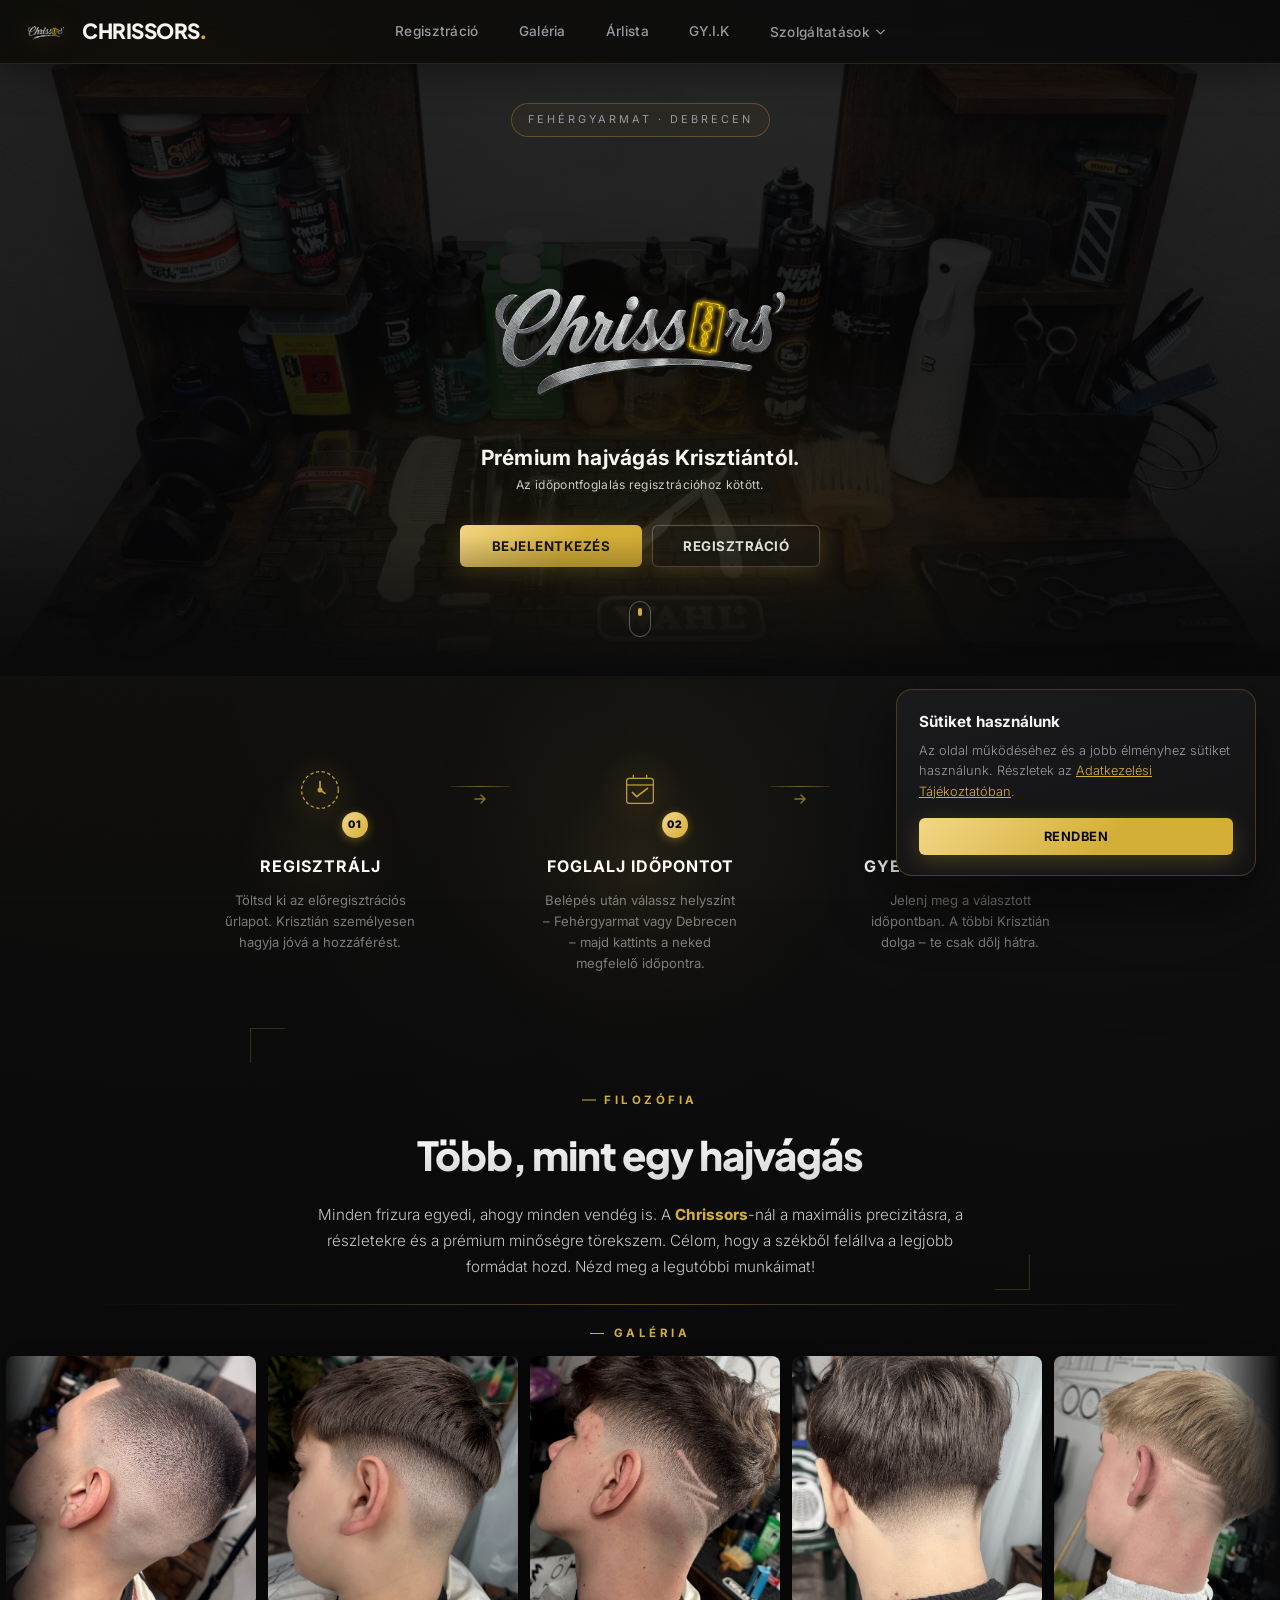
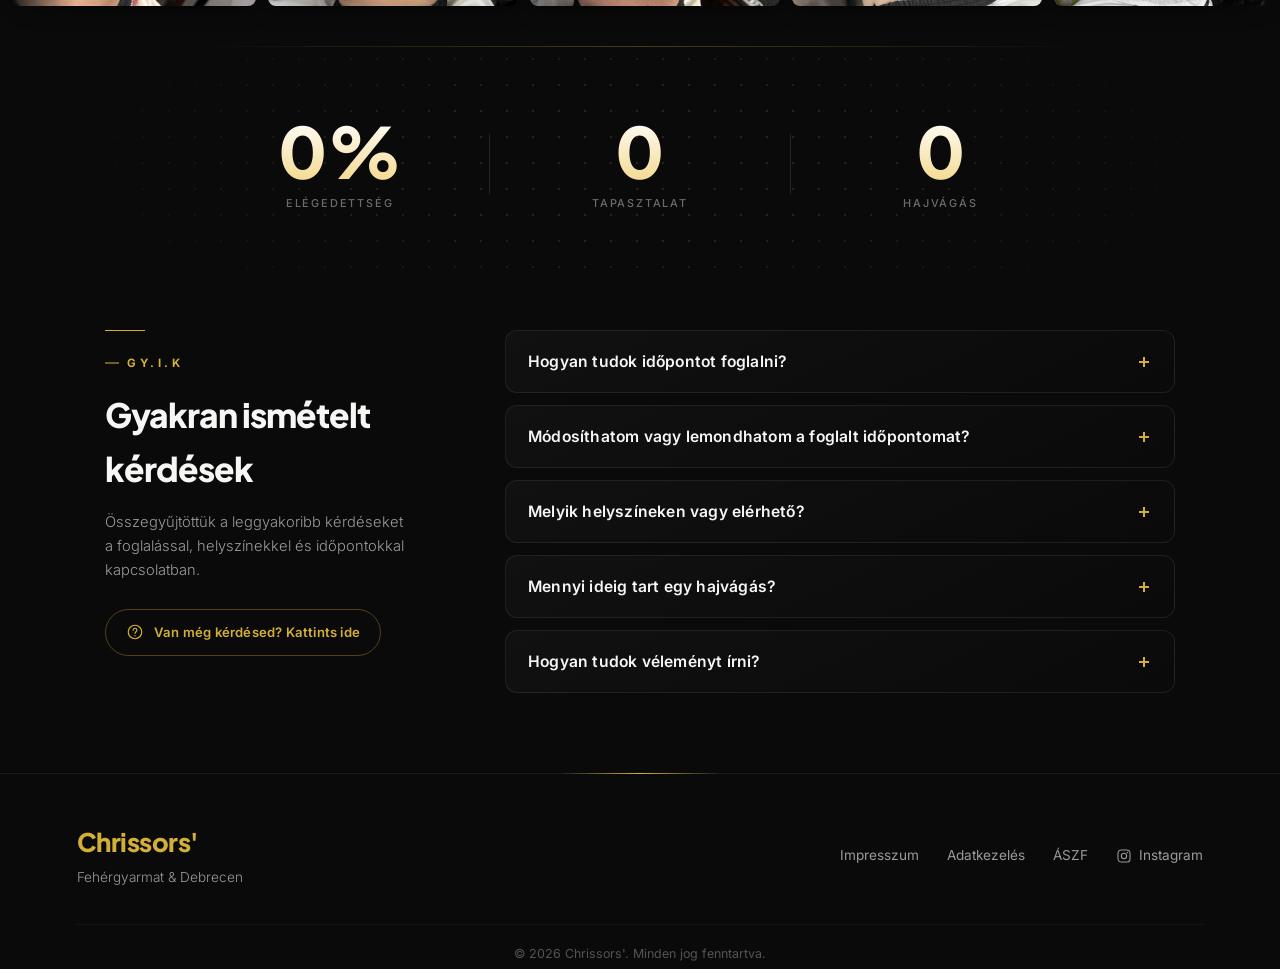
==== commit 96b8dde6: "Fix gallery images 7 and 8" ====
--- a/index.html
+++ b/index.html
@@ -251,8 +251,8 @@
                 <img src="kepek/kep4.webp" alt="Chrissors hajvágás 4" data-index="3">
                 <img src="kepek/kep5.webp" alt="Chrissors hajvágás 5" data-index="4">
                 <img src="kepek/kep6.webp" alt="Chrissors hajvágás 6" data-index="5">
-                <img src="kepek/kep7..webp" alt="Chrissors hajvágás 7" data-index="6">
-                <img src="kepek/kep8..webp" alt="Chrissors hajvágás 8" data-index="7">
+                <img src="kepek/kep7.webp" alt="Chrissors hajvágás 7" data-index="6">
+                <img src="kepek/kep8.webp" alt="Chrissors hajvágás 8" data-index="7">
                 <img src="kepek/kep9.webp" alt="Chrissors hajvágás 9" data-index="8">
                 <img src="kepek/kep10.webp" alt="Chrissors hajvágás 10" data-index="9">
                 <img src="kepek/kep11.webp" alt="Chrissors hajvágás 11" data-index="10">
@@ -269,8 +269,8 @@
                 <img src="kepek/kep4.webp" alt="Chrissors hajvágás 4" data-index="3" aria-hidden="true">
                 <img src="kepek/kep5.webp" alt="Chrissors hajvágás 5" data-index="4" aria-hidden="true">
                 <img src="kepek/kep6.webp" alt="Chrissors hajvágás 6" data-index="5" aria-hidden="true">
-                <img src="kepek/kep7..webp" alt="Chrissors hajvágás 7" data-index="6" aria-hidden="true">
-                <img src="kepek/kep8..webp" alt="Chrissors hajvágás 8" data-index="7" aria-hidden="true">
+                <img src="kepek/kep7.webp" alt="Chrissors hajvágás 7" data-index="6" aria-hidden="true">
+                <img src="kepek/kep8.webp" alt="Chrissors hajvágás 8" data-index="7" aria-hidden="true">
                 <img src="kepek/kep9.webp" alt="Chrissors hajvágás 9" data-index="8" aria-hidden="true">
                 <img src="kepek/kep10.webp" alt="Chrissors hajvágás 10" data-index="9" aria-hidden="true">
                 <img src="kepek/kep11.webp" alt="Chrissors hajvágás 11" data-index="10" aria-hidden="true">
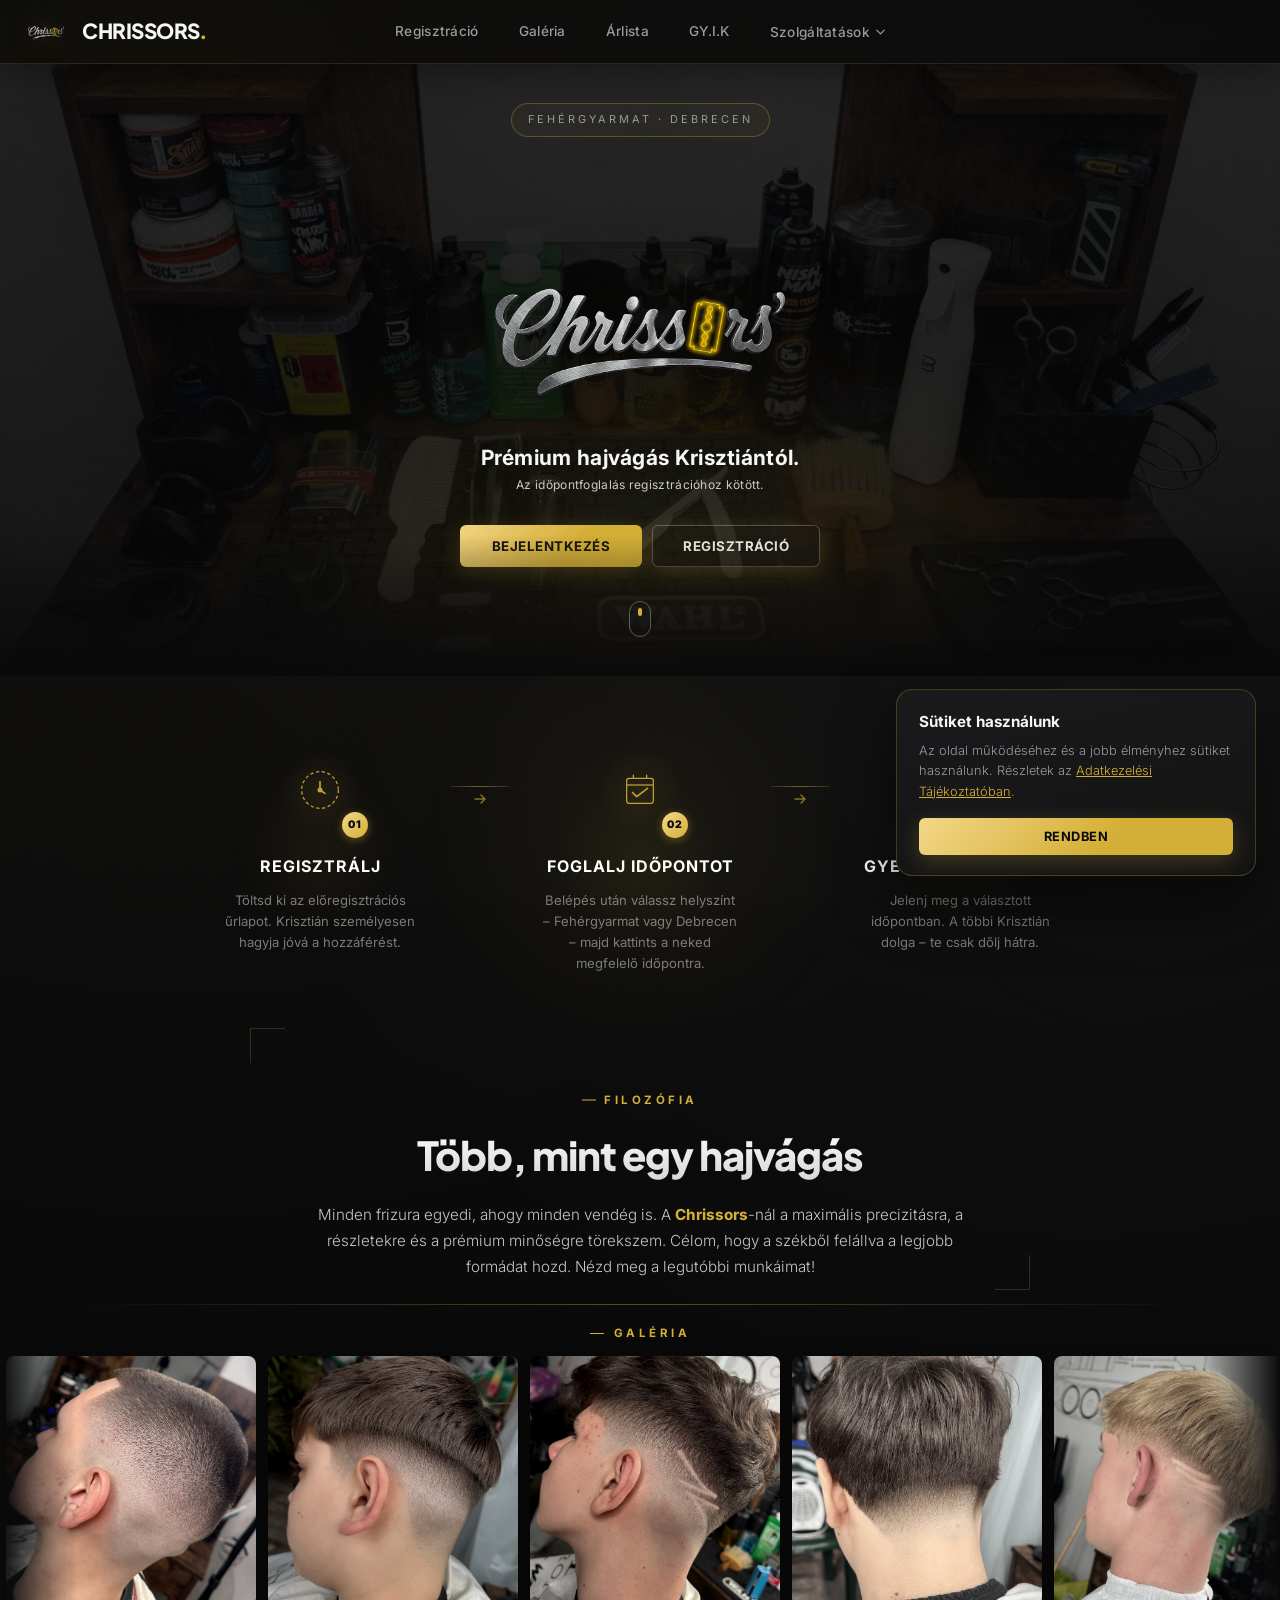
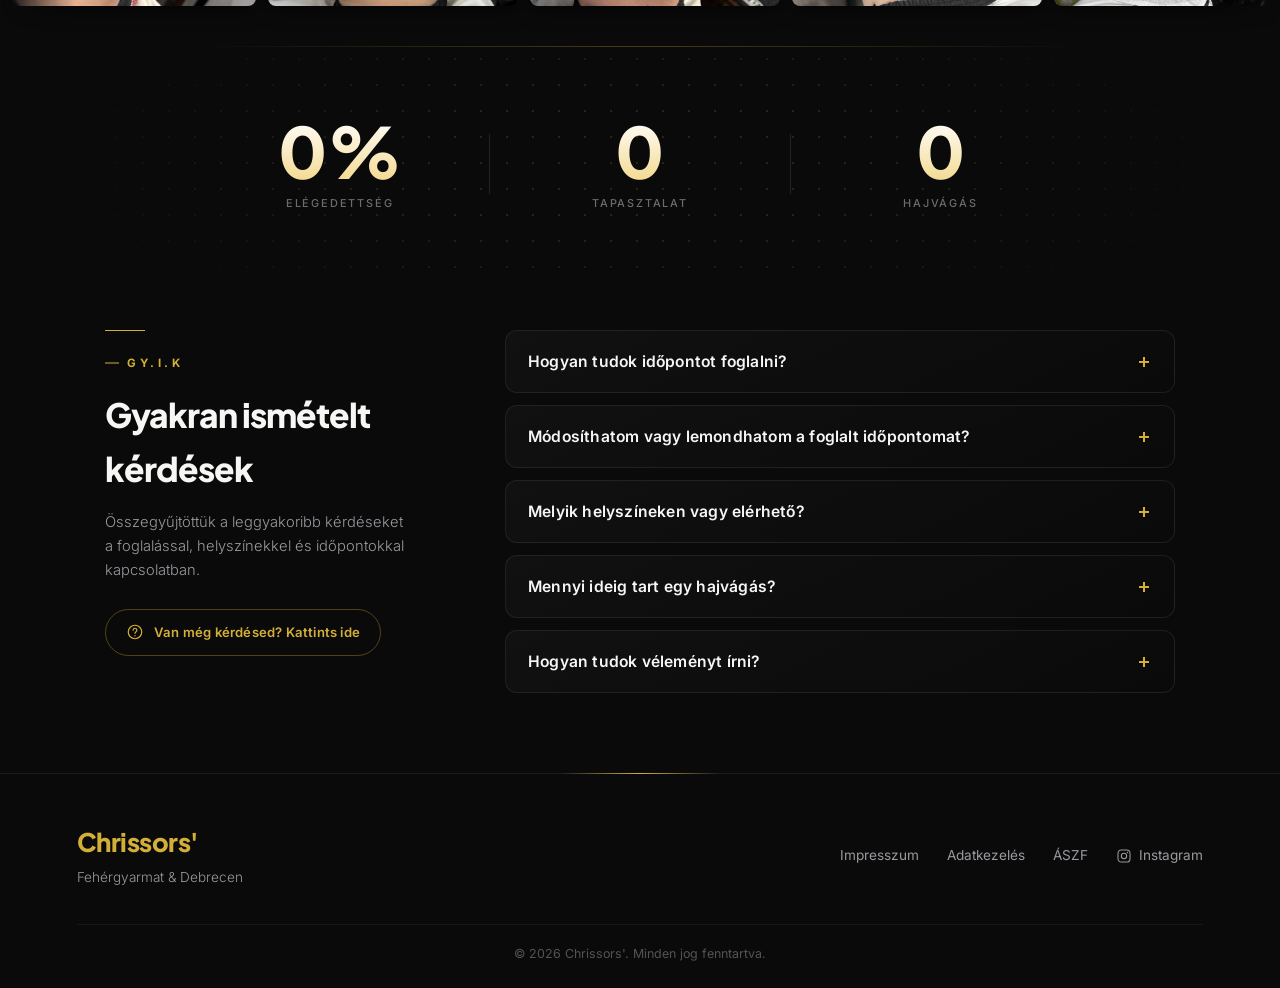
==== commit 82946eec: "Reduce Firestore reads and harden booking flow" ====
--- a/index.html
+++ b/index.html
@@ -645,6 +645,11 @@
                     <p style="color: var(--text-gray); font-size: 0.85rem; margin: 10px 0 0; font-style: italic;">Add meg, mettől meddig dolgozol az adott napon. A foglalható időpontok ebből 5 perces rácson számolódnak.</p>
                 </div>
                 <h3 style="margin-bottom:10px;">Munkaidő és foglalások</h3>
+                <div class="calendar-header">
+                    <button class="btn-outline" aria-label="Előző hónap" onclick="app.changeMonth(-1)">&#10094;</button>
+                    <h3 id="manage-month-label" style="color:var(--primary); text-align:center;"></h3>
+                    <button class="btn-outline" aria-label="Következő hónap" onclick="app.changeMonth(1)">&#10095;</button>
+                </div>
                 <button class="accordion-btn" aria-controls="manage-feher" aria-expanded="false" onclick="app.toggleAccordion('manage-feher')">Fehérgyarmat <span class="count-badge" id="count-manage-feher">0</span></button>
                 <div id="manage-feher" class="accordion-content" inert>
                     <div class="accordion-body"><div id="list-manage-feher" class="dashboard-list"></div></div>
